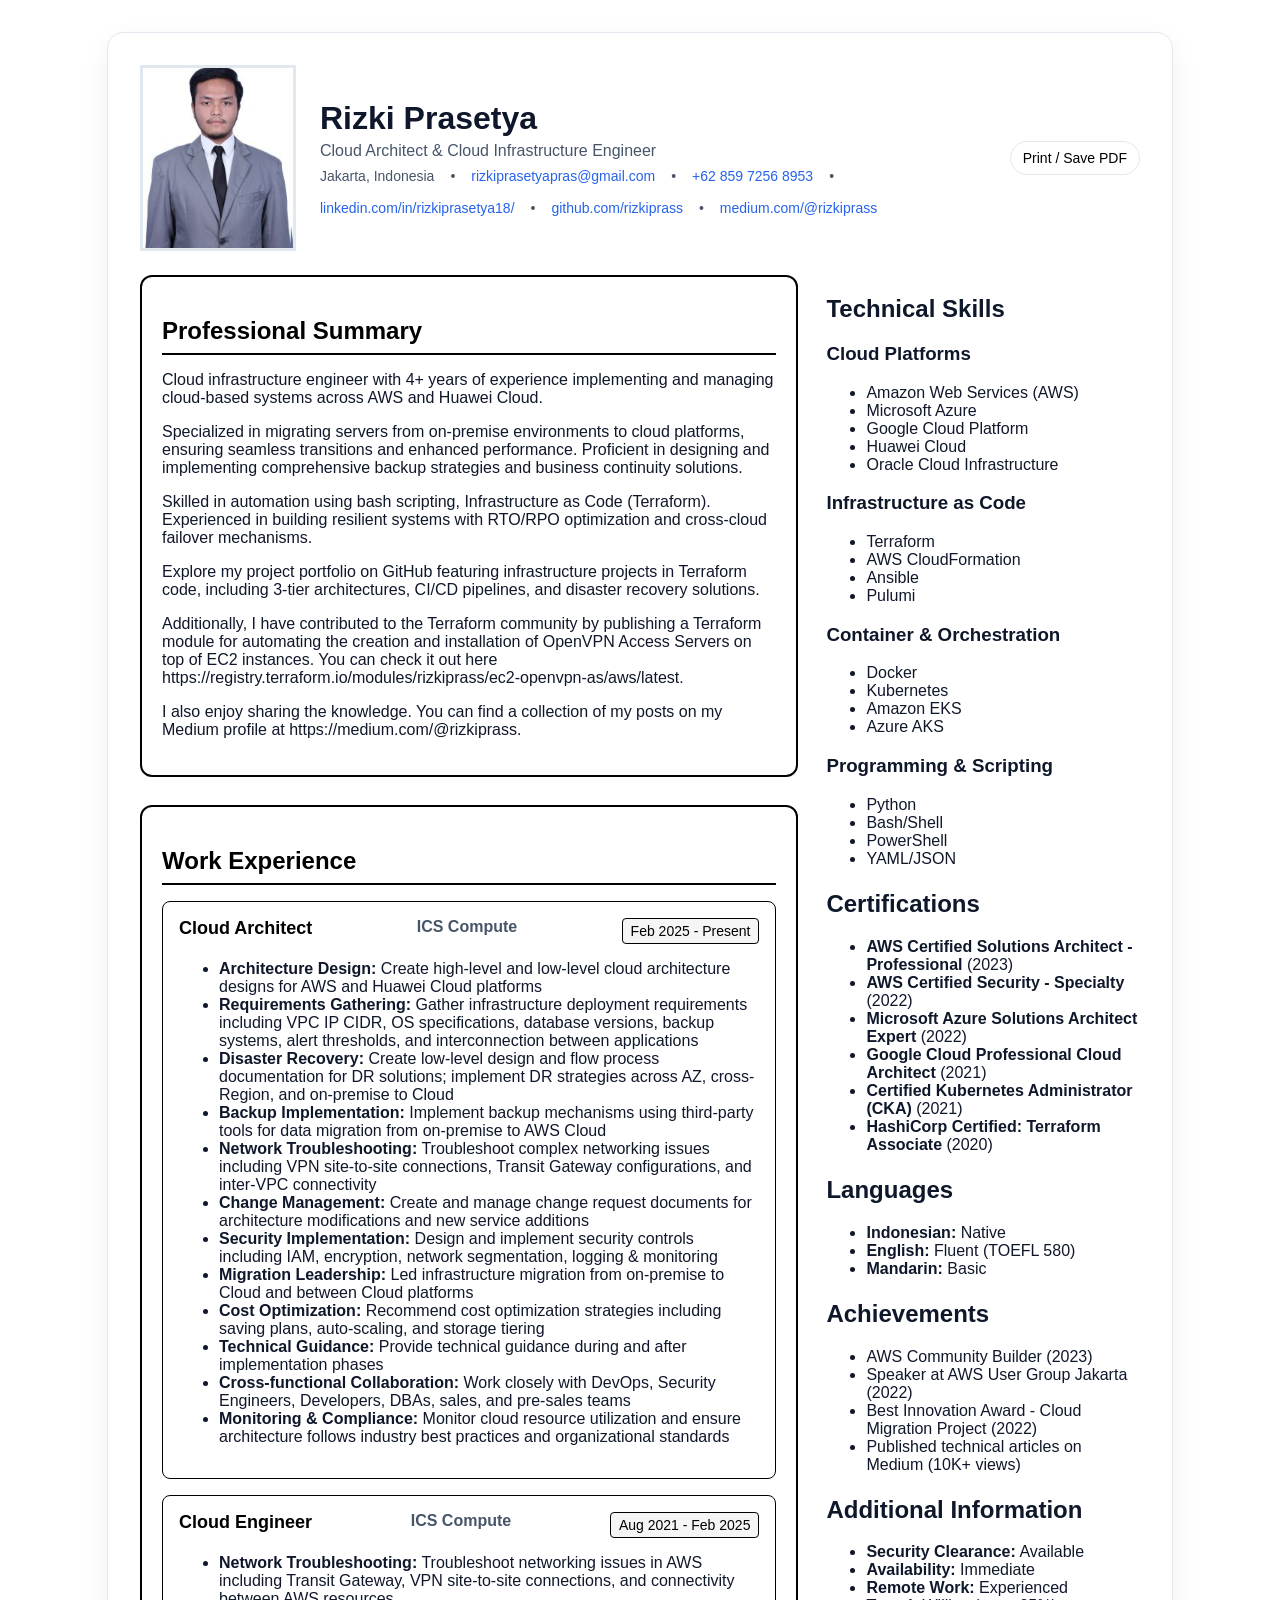
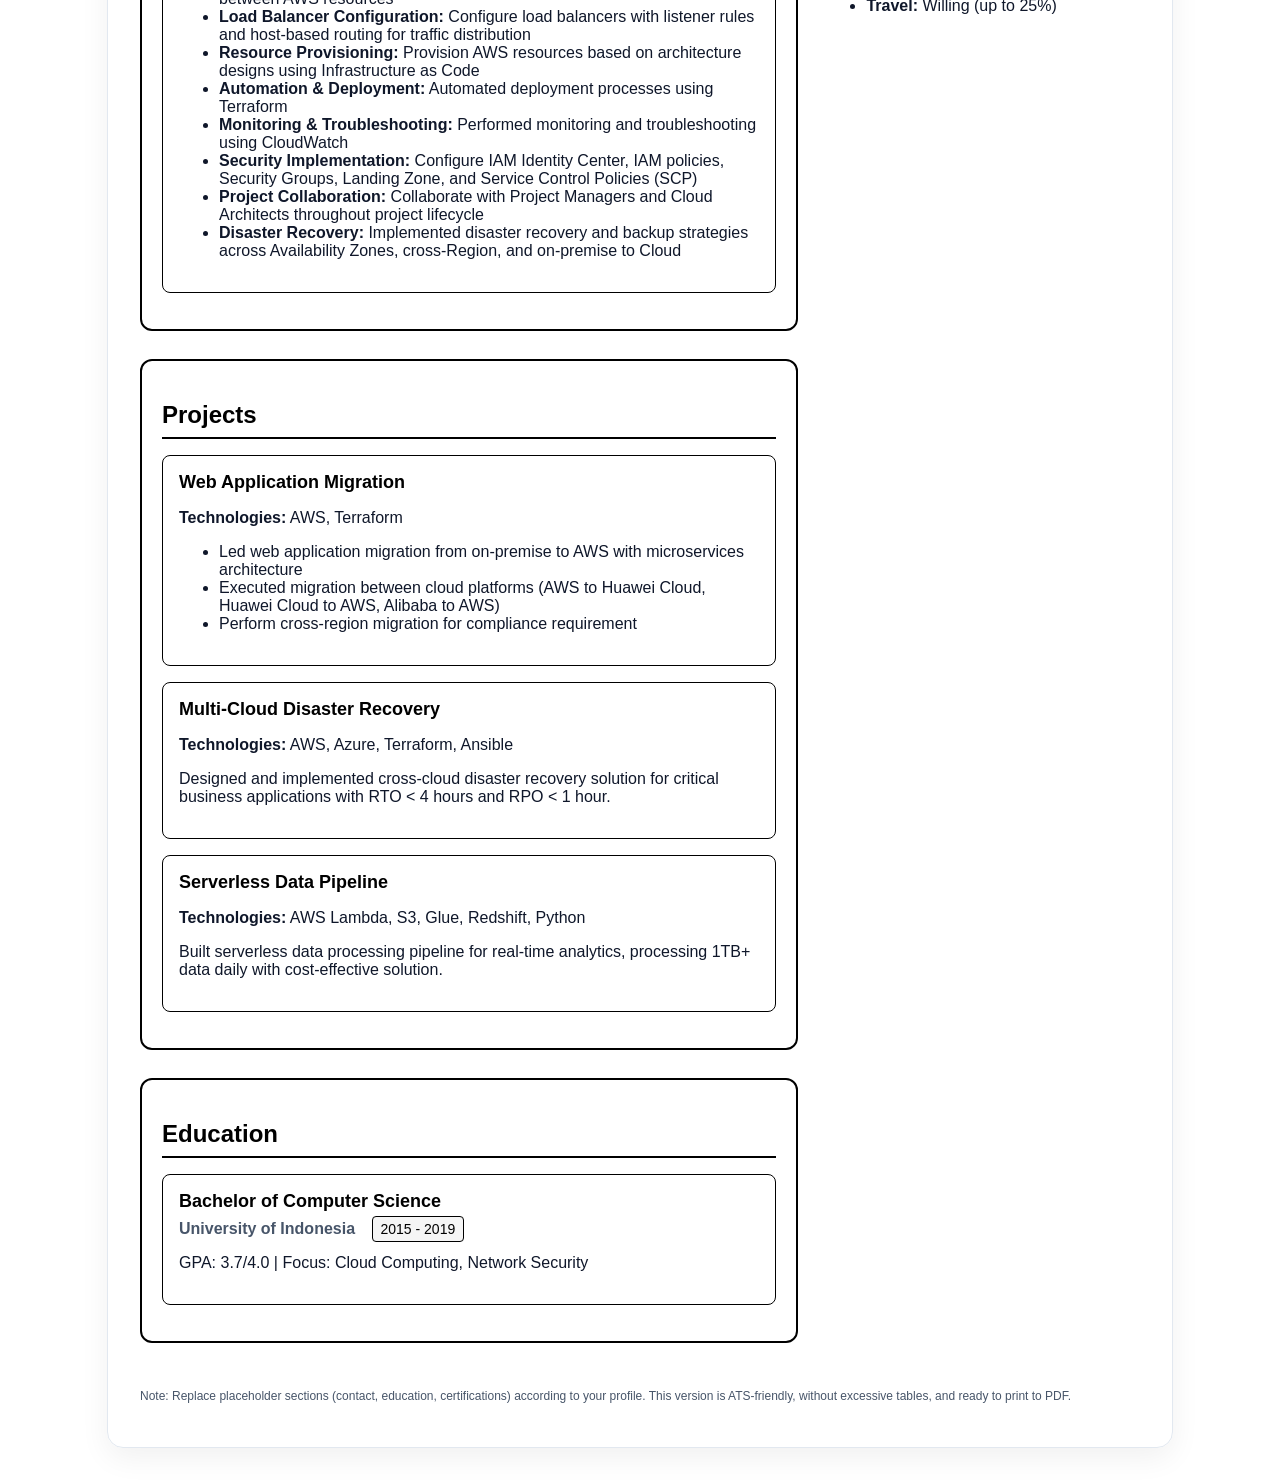
==== index.html @ 387e4709 "add photo" ====
<!DOCTYPE html>
<html lang="en">
<head>
  <meta charset="utf-8" />
  <meta name="viewport" content="width=device-width, initial-scale=1" />
  <title>Rizki Prasetya — Resume</title>
  <link rel="stylesheet" href="style.css" />
</head>
<body>
  <div class="page">
    <header>
      <img src="profile-photo.jpg" alt="Rizki Prasetya" class="avatar" />
      <div class="title">
        <h1>Rizki Prasetya</h1>
        <p class="role">Cloud Architect & Cloud Infrastructure Engineer</p>
        <div class="contact">
          <span>Jakarta, Indonesia</span>
          <span>•</span>
          <a href="mailto:your.email@example.com">rizkiprasetyapras@gmail.com</a>
          <span>•</span>
          <a href="tel:+62xxxxxxxxxxx">+62 859 7256 8953</a>
          <span>•</span>
          <a href="https://www.linkedin.com/in/rizkiprasetya18/" target="_blank" rel="noreferrer">linkedin.com/in/rizkiprasetya18/</a>
          <span>•</span>
          <a href="https://github.com/rizkiprass" target="_blank" rel="noreferrer">github.com/rizkiprass</a>
          <span>•</span>
          <a href="https://medium.com/@rizkiprass" target="_blank" rel="noreferrer">medium.com/@rizkiprass</a>
        </div>
      </div>
      <div class="toolbar">
        <button class="btn" onclick="window.print()">Print / Save PDF</button>
      </div>
    </header>

    <div class="grid">
      <!-- MAIN COLUMN -->
      <main>
        <!-- RINGKASAN -->
        <section class="summary">
          <h2>Professional Summary</h2>
          <p>Cloud infrastructure engineer with 4+ years of experience implementing and managing cloud-based systems across AWS and Huawei Cloud.</p>
          <p>Specialized in migrating servers from on-premise environments to cloud platforms, ensuring seamless transitions and enhanced performance. Proficient in designing and implementing comprehensive backup strategies and business continuity solutions.</p>
          <p>Skilled in automation using bash scripting, Infrastructure as Code (Terraform). Experienced in building resilient systems with RTO/RPO optimization and cross-cloud failover mechanisms.</p>
          <p>Explore my project portfolio on GitHub featuring infrastructure projects in Terraform code, including 3-tier architectures, CI/CD pipelines, and disaster recovery solutions.</p>
          <p>Additionally, I have contributed to the Terraform community by publishing a Terraform module for automating the creation and installation of OpenVPN Access Servers on top of EC2 instances. You can check it out here https://registry.terraform.io/modules/rizkiprass/ec2-openvpn-as/aws/latest.</p>
          <p>I also enjoy sharing the knowledge. You can find a collection of my posts on my Medium profile at https://medium.com/@rizkiprass.</p>
        </section>

        <!-- PENGALAMAN KERJA -->
        <section class="experience">
          <h2>Work Experience</h2>
          
          <div class="job">
            <div class="job-header">
              <h3>Cloud Architect</h3>
              <span class="company">ICS Compute</span>
              <span class="period">Feb 2025 - Present</span>
            </div>
            <ul>
              <li><strong>Architecture Design:</strong> Create high-level and low-level cloud architecture designs for AWS and Huawei Cloud platforms</li>
              <li><strong>Requirements Gathering:</strong> Gather infrastructure deployment requirements including VPC IP CIDR, OS specifications, database versions, backup systems, alert thresholds, and interconnection between applications</li>
              <li><strong>Disaster Recovery:</strong> Create low-level design and flow process documentation for DR solutions; implement DR strategies across AZ, cross-Region, and on-premise to Cloud</li>
              <li><strong>Backup Implementation:</strong> Implement backup mechanisms using third-party tools for data migration from on-premise to AWS Cloud</li>
              <li><strong>Network Troubleshooting:</strong> Troubleshoot complex networking issues including VPN site-to-site connections, Transit Gateway configurations, and inter-VPC connectivity</li>
              <li><strong>Change Management:</strong> Create and manage change request documents for architecture modifications and new service additions</li>
              <li><strong>Security Implementation:</strong> Design and implement security controls including IAM, encryption, network segmentation, logging & monitoring</li>
              <li><strong>Migration Leadership:</strong> Led infrastructure migration from on-premise to Cloud and between Cloud platforms</li>
              <li><strong>Cost Optimization:</strong> Recommend cost optimization strategies including saving plans, auto-scaling, and storage tiering</li>
              <li><strong>Technical Guidance:</strong> Provide technical guidance during and after implementation phases</li>
              <li><strong>Cross-functional Collaboration:</strong> Work closely with DevOps, Security Engineers, Developers, DBAs, sales, and pre-sales teams</li>
              <li><strong>Monitoring & Compliance:</strong> Monitor cloud resource utilization and ensure architecture follows industry best practices and organizational standards</li>
            </ul>
          </div>

          <div class="job">
            <div class="job-header">
              <h3>Cloud Engineer</h3>
              <span class="company">ICS Compute</span>
              <span class="period">Aug 2021 - Feb 2025</span>
            </div>
            <ul>
              <li><strong>Network Troubleshooting:</strong> Troubleshoot networking issues in AWS including Transit Gateway, VPN site-to-site connections, and connectivity between AWS resources</li>
              <li><strong>Load Balancer Configuration:</strong> Configure load balancers with listener rules and host-based routing for traffic distribution</li>
              <li><strong>Resource Provisioning:</strong> Provision AWS resources based on architecture designs using Infrastructure as Code</li>
              <li><strong>Automation & Deployment:</strong> Automated deployment processes using Terraform</li>
              <li><strong>Monitoring & Troubleshooting:</strong> Performed monitoring and troubleshooting using CloudWatch</li>
              <li><strong>Security Implementation:</strong> Configure IAM Identity Center, IAM policies, Security Groups, Landing Zone, and Service Control Policies (SCP)</li>
              <li><strong>Project Collaboration:</strong> Collaborate with Project Managers and Cloud Architects throughout project lifecycle</li>
              <li><strong>Disaster Recovery:</strong> Implemented disaster recovery and backup strategies across Availability Zones, cross-Region, and on-premise to Cloud</li>
            </ul>
          </div>
        </section>

        <!-- PROYEK UTAMA -->
        <section class="projects">
          <h2>Projects</h2>
          
          <div class="project">
            <h3>Web Application Migration</h3>
            <p><strong>Technologies:</strong> AWS, Terraform</p>
            <ul>
              <li>Led web application migration from on-premise to AWS with microservices architecture</li>
              <li>Executed migration between cloud platforms (AWS to Huawei Cloud, Huawei Cloud to AWS, Alibaba to AWS)</li>
              <li>Perform cross-region migration for compliance requirement</li>
            </ul>
          </div>

          <div class="project">
            <h3>Multi-Cloud Disaster Recovery</h3>
            <p><strong>Technologies:</strong> AWS, Azure, Terraform, Ansible</p>
            <p>Designed and implemented cross-cloud disaster recovery solution for critical business applications with RTO < 4 hours and RPO < 1 hour.</p>
          </div>

          <div class="project">
            <h3>Serverless Data Pipeline</h3>
            <p><strong>Technologies:</strong> AWS Lambda, S3, Glue, Redshift, Python</p>
            <p>Built serverless data processing pipeline for real-time analytics, processing 1TB+ data daily with cost-effective solution.</p>
          </div>
        </section>

        <!-- PENDIDIKAN -->
        <section class="education">
          <h2>Education</h2>
          
          <div class="degree">
            <h3>Bachelor of Computer Science</h3>
            <span class="school">University of Indonesia</span>
            <span class="period">2015 - 2019</span>
            <p>GPA: 3.7/4.0 | Focus: Cloud Computing, Network Security</p>
          </div>
        </section>
      </main>

      <!-- SIDEBAR -->
      <aside>
        <!-- KEAHLIAN TEKNIS -->
        <section class="skills">
          <h2>Technical Skills</h2>
          
          <div class="skill-category">
            <h3>Cloud Platforms</h3>
            <ul>
              <li>Amazon Web Services (AWS)</li>
              <li>Microsoft Azure</li>
              <li>Google Cloud Platform</li>
              <li>Huawei Cloud</li>
              <li>Oracle Cloud Infrastructure</li>
            </ul>
          </div>

          <div class="skill-category">
            <h3>Infrastructure as Code</h3>
            <ul>
              <li>Terraform</li>
              <li>AWS CloudFormation</li>
              <li>Ansible</li>
              <li>Pulumi</li>
            </ul>
          </div>

          <div class="skill-category">
            <h3>Container & Orchestration</h3>
            <ul>
              <li>Docker</li>
              <li>Kubernetes</li>
              <li>Amazon EKS</li>
              <li>Azure AKS</li>
            </ul>
          </div>

          <div class="skill-category">
            <h3>Programming & Scripting</h3>
            <ul>
              <li>Python</li>
              <li>Bash/Shell</li>
              <li>PowerShell</li>
              <li>YAML/JSON</li>
            </ul>
          </div>
        </section>

        <!-- SERTIFIKASI -->
        <section class="certifications">
          <h2>Certifications</h2>
          <ul>
            <li><strong>AWS Certified Solutions Architect - Professional</strong> (2023)</li>
            <li><strong>AWS Certified Security - Specialty</strong> (2022)</li>
            <li><strong>Microsoft Azure Solutions Architect Expert</strong> (2022)</li>
            <li><strong>Google Cloud Professional Cloud Architect</strong> (2021)</li>
            <li><strong>Certified Kubernetes Administrator (CKA)</strong> (2021)</li>
            <li><strong>HashiCorp Certified: Terraform Associate</strong> (2020)</li>
          </ul>
        </section>

        <!-- BAHASA -->
        <section class="languages">
          <h2>Languages</h2>
          <ul>
            <li><strong>Indonesian:</strong> Native</li>
            <li><strong>English:</strong> Fluent (TOEFL 580)</li>
            <li><strong>Mandarin:</strong> Basic</li>
          </ul>
        </section>

        <!-- PENCAPAIAN -->
        <section class="achievements">
          <h2>Achievements</h2>
          <ul>
            <li>AWS Community Builder (2023)</li>
            <li>Speaker at AWS User Group Jakarta (2022)</li>
            <li>Best Innovation Award - Cloud Migration Project (2022)</li>
            <li>Published technical articles on Medium (10K+ views)</li>
          </ul>
        </section>

        <!-- INFO TAMBAHAN -->
        <section class="additional">
          <h2>Additional Information</h2>
          <ul>
            <li><strong>Security Clearance:</strong> Available</li>
            <li><strong>Availability:</strong> Immediate</li>
            <li><strong>Remote Work:</strong> Experienced</li>
            <li><strong>Travel:</strong> Willing (up to 25%)</li>
          </ul>
        </section>
      </aside>
    </div>

    <footer>
      <p>Note: Replace placeholder sections (contact, education, certifications) according to your profile. This version is ATS-friendly, without excessive tables, and ready to print to PDF.</p>
    </footer>
  </div>
</body>
</html>
---- style.css ----
:root{
  --ink:#0f172a;
  --muted:#475569;
  --light:#e2e8f0;
  --accent:#2563eb;
}

html,body{
  margin:0;
  padding:0;
  font-family: ui-sans-serif, -apple-system, Segoe UI, Roboto, Helvetica, Arial, "Apple Color Emoji","Segoe UI Emoji";
  color:var(--ink);
  background:#fff;
}

.page{
  max-width:1000px;
  margin:32px auto;
  padding:32px;
  box-shadow:0 10px 30px rgba(2,6,23,.06);
  border:1px solid var(--light);
  border-radius:16px
}

/* Header */
header{display:flex;gap:24px;align-items:center;flex-wrap:wrap}
.avatar{width:150px;height:180px;border-radius:0;object-fit:cover;border:3px solid #e2e8f0}
.title{flex:1}
h1{font-size:32px;line-height:1.15;margin:0 0 6px 0}
.role{font-size:16px;color:var(--muted);margin:0}
.contact{display:flex;gap:16px;flex-wrap:wrap;margin-top:8px;color:var(--muted);font-size:14px}
.contact a{color:var(--accent);text-decoration:none}
.toolbar{margin-left:auto;display:flex;gap:8px}
.btn{border:1px solid var(--light);padding:8px 12px;border-radius:999px;background:#fff;font-size:14px;cursor:pointer}
.btn:hover{border-color:#cbd5e1}

/* Layout */
.grid{display:grid;grid-template-columns: 2.1fr 1fr;gap:28px;margin-top:24px}
@media (max-width:900px){.grid{grid-template-columns:1fr}}

section{margin-bottom:22px}
.sec-title{font-size:13px;letter-spacing:.12em;text-transform:uppercase;color:var(--muted);margin:0 0 10px 0}

/* Timeline */
.item{display:grid;grid-template-columns:auto 1fr;gap:8px 16px;padding:14px 0;border-top:1px solid #f1f5f9}
.item:first-child{border-top:none}
.item .period{font-size:12px;color:var(--muted);white-space:nowrap}
.item h3{font-size:16px;margin:0}
.item .meta{font-size:14px;color:var(--muted);margin-top:2px}
.item ul{margin:8px 0 0 18px;padding:0}
.item li{margin:6px 0}

/* Pills */
.pills{display:flex;flex-wrap:wrap;gap:8px}
.pill{border:1px solid var(--light);padding:6px 10px;border-radius:999px;font-size:13px}

/* Cards */
.card{border:1px solid var(--light);border-radius:14px;padding:14px}
.card + .card{margin-top:10px}

/* Section Styling - Monokrom */
.experience, .projects, .education, .summary {
  border: 2px solid #000;
  border-radius: 12px;
  padding: 20px;
  background: #fff;
  margin-bottom: 28px;
}

/* Section Headers - Hitam dengan underline */
.experience h2, .projects h2, .education h2, .summary h2 {
  color: #000;
  border-bottom: 2px solid #000;
  padding-bottom: 8px;
  margin-bottom: 16px;
  font-weight: 700;
}

/* Job, Project, Education items styling */
.job, .project, .degree {
  background: #fff;
  border: 1px solid #000;
  border-radius: 8px;
  padding: 16px;
  margin-bottom: 16px;
}

.job-header {
  display: flex;
  justify-content: space-between;
  align-items: flex-start;
  flex-wrap: wrap;
  gap: 8px;
  margin-bottom: 12px;
}

.job-header h3, .project h3, .degree h3 {
  color: #000;
  margin: 0;
  font-size: 18px;
  font-weight: 600;
}

.project h3, .degree h3 {
  margin-bottom: 8px;
}

.company, .school {
  font-weight: 600;
  color: var(--muted);
}

.school {
  margin-right: 12px;
}

.period {
  font-size: 14px;
  color: #000;
  background: #f5f5f5;
  padding: 4px 8px;
  border-radius: 4px;
  border: 1px solid #000;
}

/* Footer */
footer{margin-top:18px;font-size:12px;color:var(--muted)}

/* Print */
@media print{
  .page{box-shadow:none;border:none;margin:0;padding:0}
  .toolbar{display:none}
  a{color:inherit;text-decoration:none}
  
  /* Monokrom untuk print */
  .experience, .projects, .education, .summary {
    border: 1px solid #000;
    background: #fff;
  }
  
  .job, .project, .degree {
    border: 1px solid #000;
  }
}
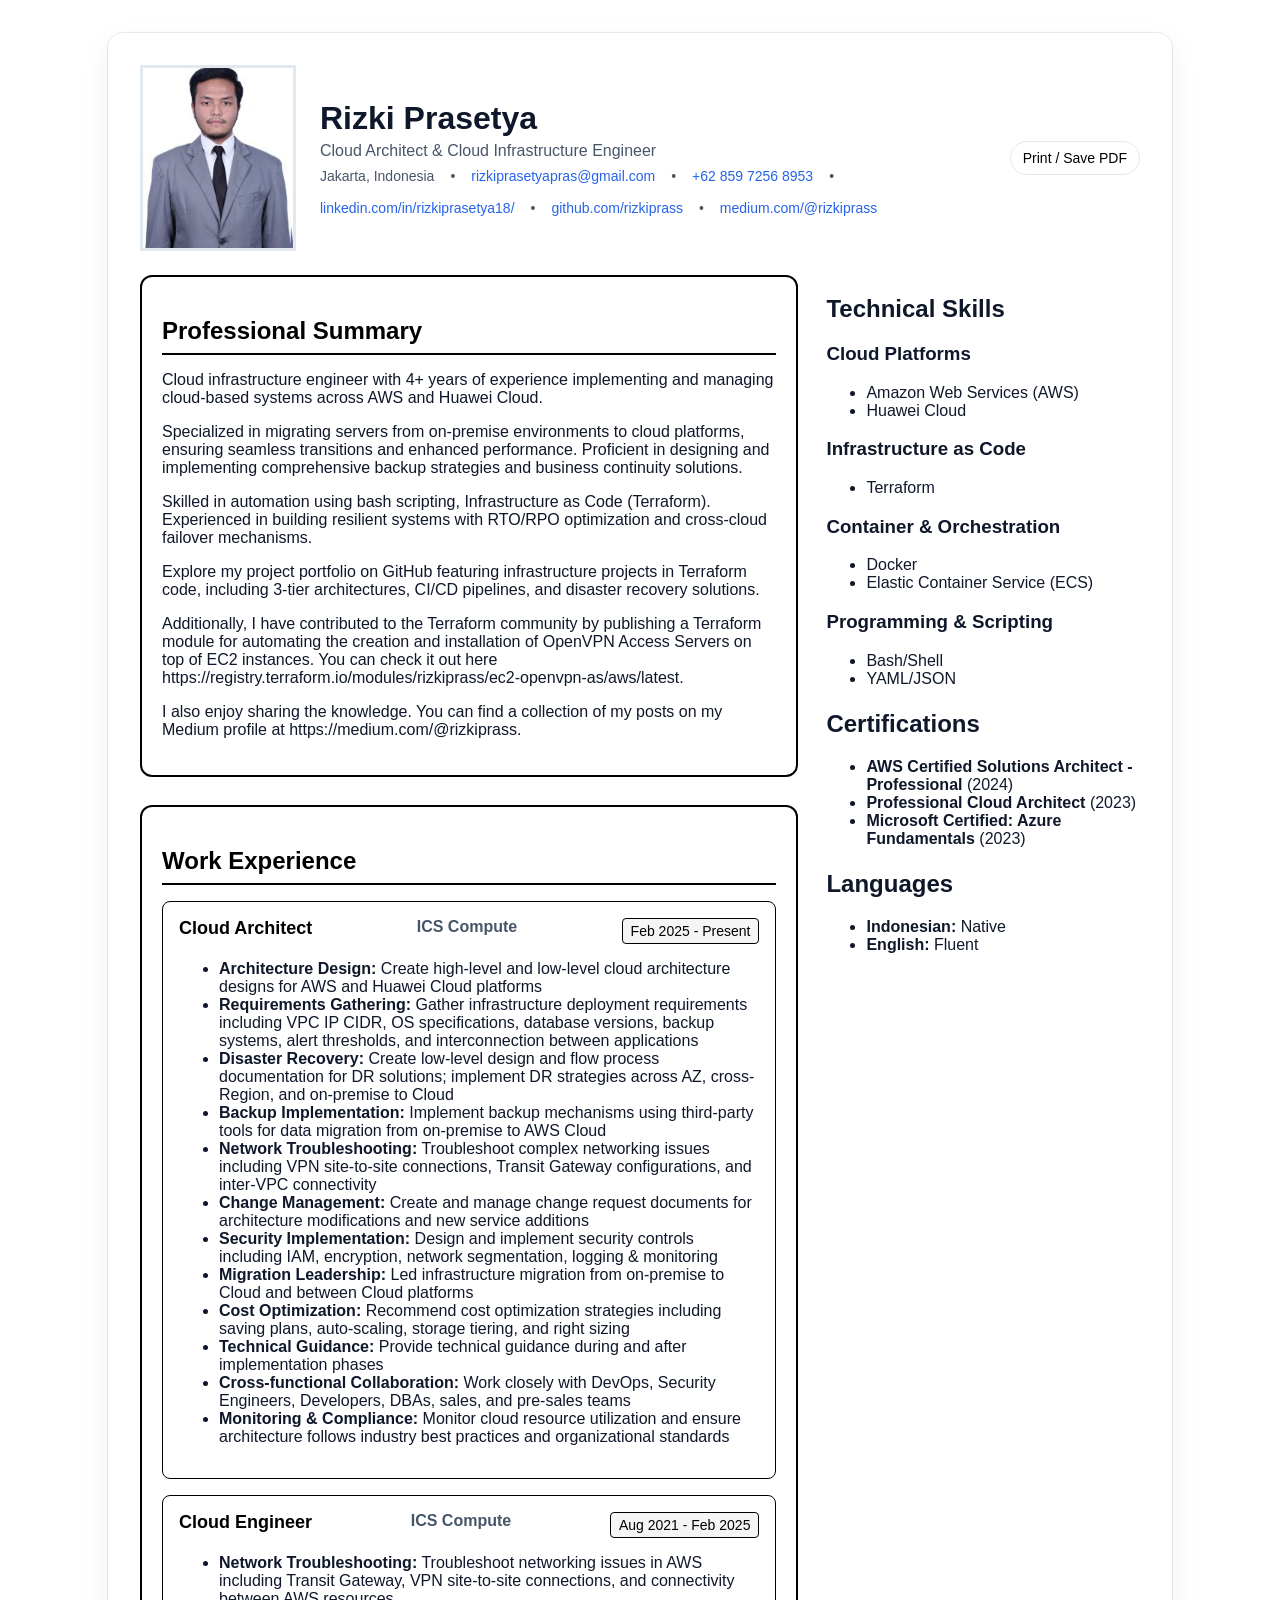
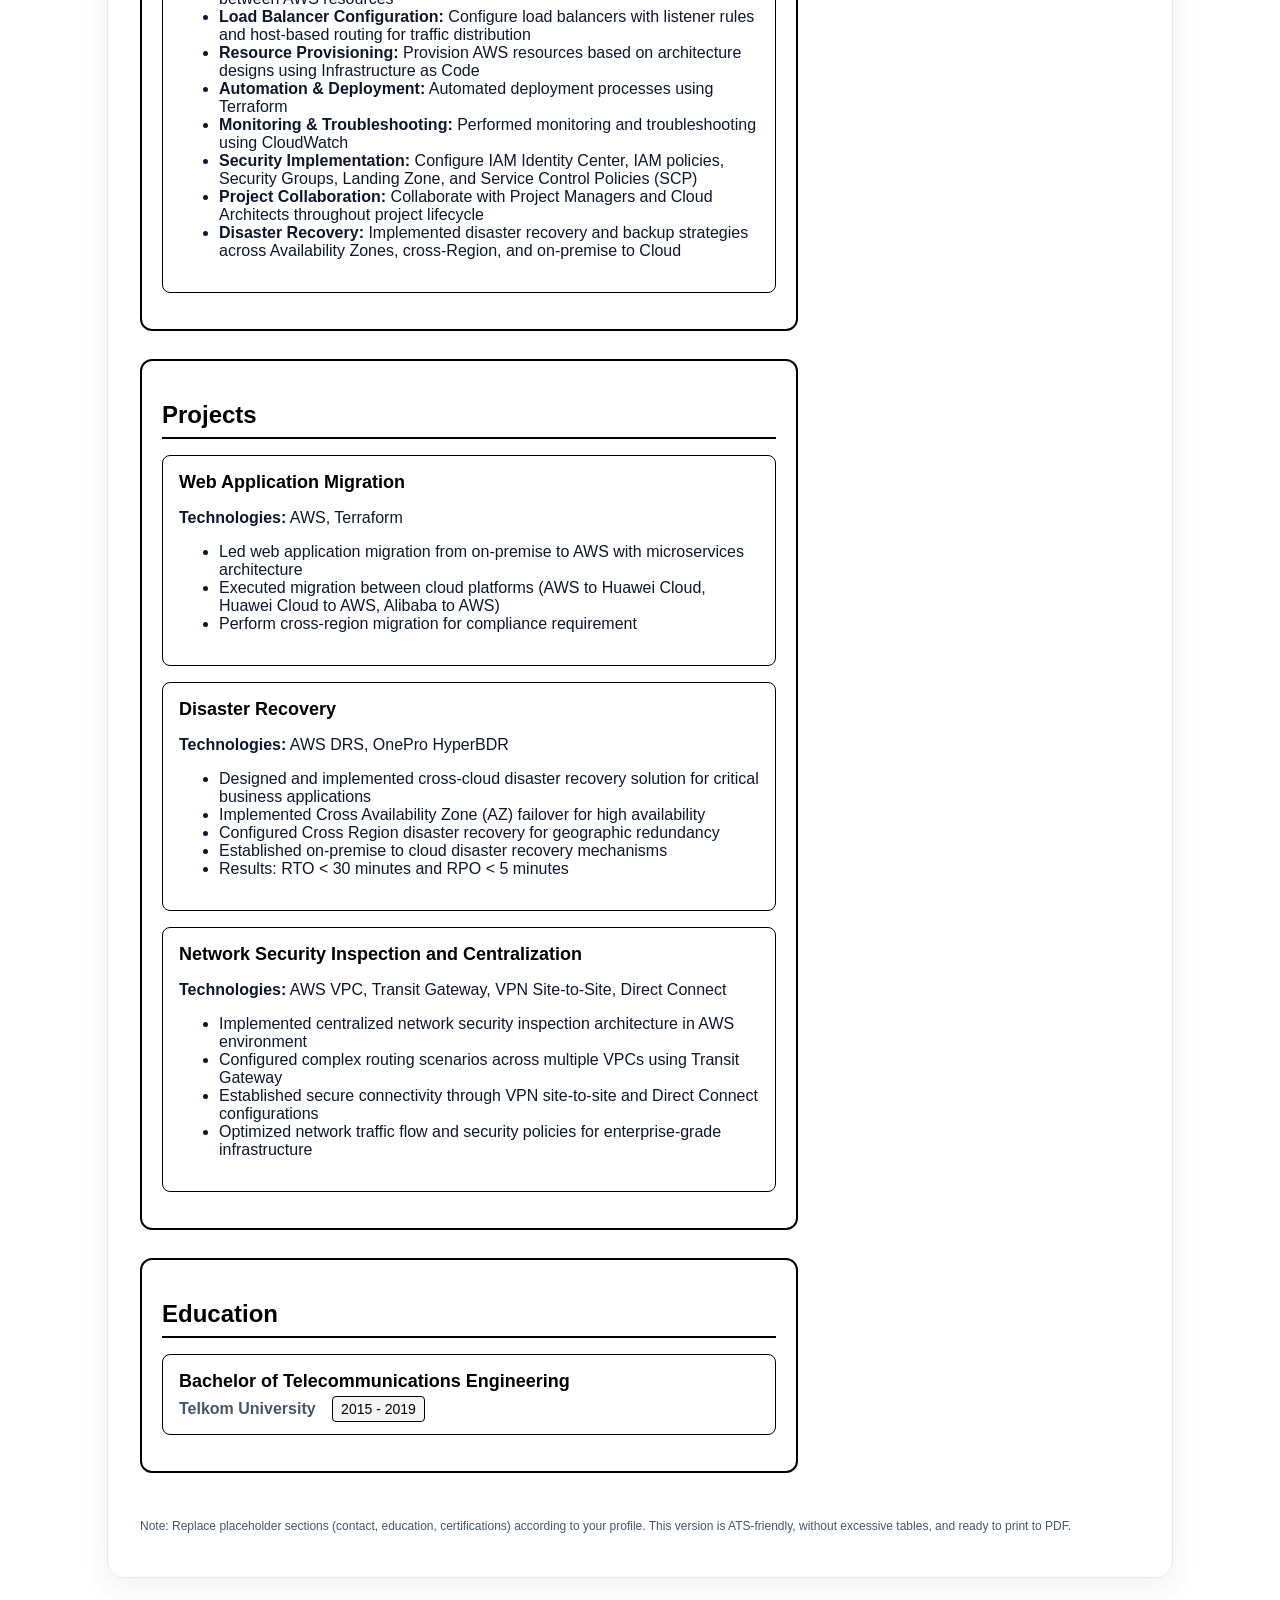
==== commit d76589b7: "push" ====
--- a/index.html
+++ b/index.html
@@ -65,7 +65,7 @@
               <li><strong>Change Management:</strong> Create and manage change request documents for architecture modifications and new service additions</li>
               <li><strong>Security Implementation:</strong> Design and implement security controls including IAM, encryption, network segmentation, logging & monitoring</li>
               <li><strong>Migration Leadership:</strong> Led infrastructure migration from on-premise to Cloud and between Cloud platforms</li>
-              <li><strong>Cost Optimization:</strong> Recommend cost optimization strategies including saving plans, auto-scaling, and storage tiering</li>
+              <li><strong>Cost Optimization:</strong> Recommend cost optimization strategies including saving plans, auto-scaling, storage tiering, and right sizing</li>
               <li><strong>Technical Guidance:</strong> Provide technical guidance during and after implementation phases</li>
               <li><strong>Cross-functional Collaboration:</strong> Work closely with DevOps, Security Engineers, Developers, DBAs, sales, and pre-sales teams</li>
               <li><strong>Monitoring & Compliance:</strong> Monitor cloud resource utilization and ensure architecture follows industry best practices and organizational standards</li>
@@ -106,15 +106,26 @@
           </div>
 
           <div class="project">
-            <h3>Multi-Cloud Disaster Recovery</h3>
-            <p><strong>Technologies:</strong> AWS, Azure, Terraform, Ansible</p>
-            <p>Designed and implemented cross-cloud disaster recovery solution for critical business applications with RTO < 4 hours and RPO < 1 hour.</p>
+            <h3>Disaster Recovery</h3>
+            <p><strong>Technologies:</strong> AWS DRS, OnePro HyperBDR</p>
+            <ul>
+              <li>Designed and implemented cross-cloud disaster recovery solution for critical business applications</li>
+              <li>Implemented Cross Availability Zone (AZ) failover for high availability</li>
+              <li>Configured Cross Region disaster recovery for geographic redundancy</li>
+              <li>Established on-premise to cloud disaster recovery mechanisms</li>
+              <li>Results: RTO < 30 minutes and RPO < 5 minutes</li>
+            </ul>
           </div>
 
           <div class="project">
-            <h3>Serverless Data Pipeline</h3>
-            <p><strong>Technologies:</strong> AWS Lambda, S3, Glue, Redshift, Python</p>
-            <p>Built serverless data processing pipeline for real-time analytics, processing 1TB+ data daily with cost-effective solution.</p>
+            <h3>Network Security Inspection and Centralization</h3>
+            <p><strong>Technologies:</strong> AWS VPC, Transit Gateway, VPN Site-to-Site, Direct Connect</p>
+            <ul>
+              <li>Implemented centralized network security inspection architecture in AWS environment</li>
+              <li>Configured complex routing scenarios across multiple VPCs using Transit Gateway</li>
+              <li>Established secure connectivity through VPN site-to-site and Direct Connect configurations</li>
+              <li>Optimized network traffic flow and security policies for enterprise-grade infrastructure</li>
+            </ul>
           </div>
         </section>
 
@@ -123,10 +134,9 @@
           <h2>Education</h2>
           
           <div class="degree">
-            <h3>Bachelor of Computer Science</h3>
-            <span class="school">University of Indonesia</span>
+            <h3>Bachelor of Telecommunications Engineering</h3>
+            <span class="school">Telkom University</span>
             <span class="period">2015 - 2019</span>
-            <p>GPA: 3.7/4.0 | Focus: Cloud Computing, Network Security</p>
           </div>
         </section>
       </main>
@@ -141,10 +151,7 @@
             <h3>Cloud Platforms</h3>
             <ul>
               <li>Amazon Web Services (AWS)</li>
-              <li>Microsoft Azure</li>
-              <li>Google Cloud Platform</li>
               <li>Huawei Cloud</li>
-              <li>Oracle Cloud Infrastructure</li>
             </ul>
           </div>
 
@@ -152,9 +159,6 @@
             <h3>Infrastructure as Code</h3>
             <ul>
               <li>Terraform</li>
-              <li>AWS CloudFormation</li>
-              <li>Ansible</li>
-              <li>Pulumi</li>
             </ul>
           </div>
 
@@ -162,18 +166,14 @@
             <h3>Container & Orchestration</h3>
             <ul>
               <li>Docker</li>
-              <li>Kubernetes</li>
-              <li>Amazon EKS</li>
-              <li>Azure AKS</li>
+              <li>Elastic Container Service (ECS)</li>
             </ul>
           </div>
 
           <div class="skill-category">
             <h3>Programming & Scripting</h3>
             <ul>
-              <li>Python</li>
               <li>Bash/Shell</li>
-              <li>PowerShell</li>
               <li>YAML/JSON</li>
             </ul>
           </div>
@@ -183,12 +183,9 @@
         <section class="certifications">
           <h2>Certifications</h2>
           <ul>
-            <li><strong>AWS Certified Solutions Architect - Professional</strong> (2023)</li>
-            <li><strong>AWS Certified Security - Specialty</strong> (2022)</li>
-            <li><strong>Microsoft Azure Solutions Architect Expert</strong> (2022)</li>
-            <li><strong>Google Cloud Professional Cloud Architect</strong> (2021)</li>
-            <li><strong>Certified Kubernetes Administrator (CKA)</strong> (2021)</li>
-            <li><strong>HashiCorp Certified: Terraform Associate</strong> (2020)</li>
+            <li><strong>AWS Certified Solutions Architect - Professional</strong> (2024)</li>
+            <li><strong>Professional Cloud Architect</strong> (2023)</li>
+            <li><strong>Microsoft Certified: Azure Fundamentals</strong> (2023)</li>
           </ul>
         </section>
 
@@ -197,32 +194,10 @@
           <h2>Languages</h2>
           <ul>
             <li><strong>Indonesian:</strong> Native</li>
-            <li><strong>English:</strong> Fluent (TOEFL 580)</li>
-            <li><strong>Mandarin:</strong> Basic</li>
+            <li><strong>English:</strong> Fluent</li>
           </ul>
         </section>
 
-        <!-- PENCAPAIAN -->
-        <section class="achievements">
-          <h2>Achievements</h2>
-          <ul>
-            <li>AWS Community Builder (2023)</li>
-            <li>Speaker at AWS User Group Jakarta (2022)</li>
-            <li>Best Innovation Award - Cloud Migration Project (2022)</li>
-            <li>Published technical articles on Medium (10K+ views)</li>
-          </ul>
-        </section>
-
-        <!-- INFO TAMBAHAN -->
-        <section class="additional">
-          <h2>Additional Information</h2>
-          <ul>
-            <li><strong>Security Clearance:</strong> Available</li>
-            <li><strong>Availability:</strong> Immediate</li>
-            <li><strong>Remote Work:</strong> Experienced</li>
-            <li><strong>Travel:</strong> Willing (up to 25%)</li>
-          </ul>
-        </section>
       </aside>
     </div>
 
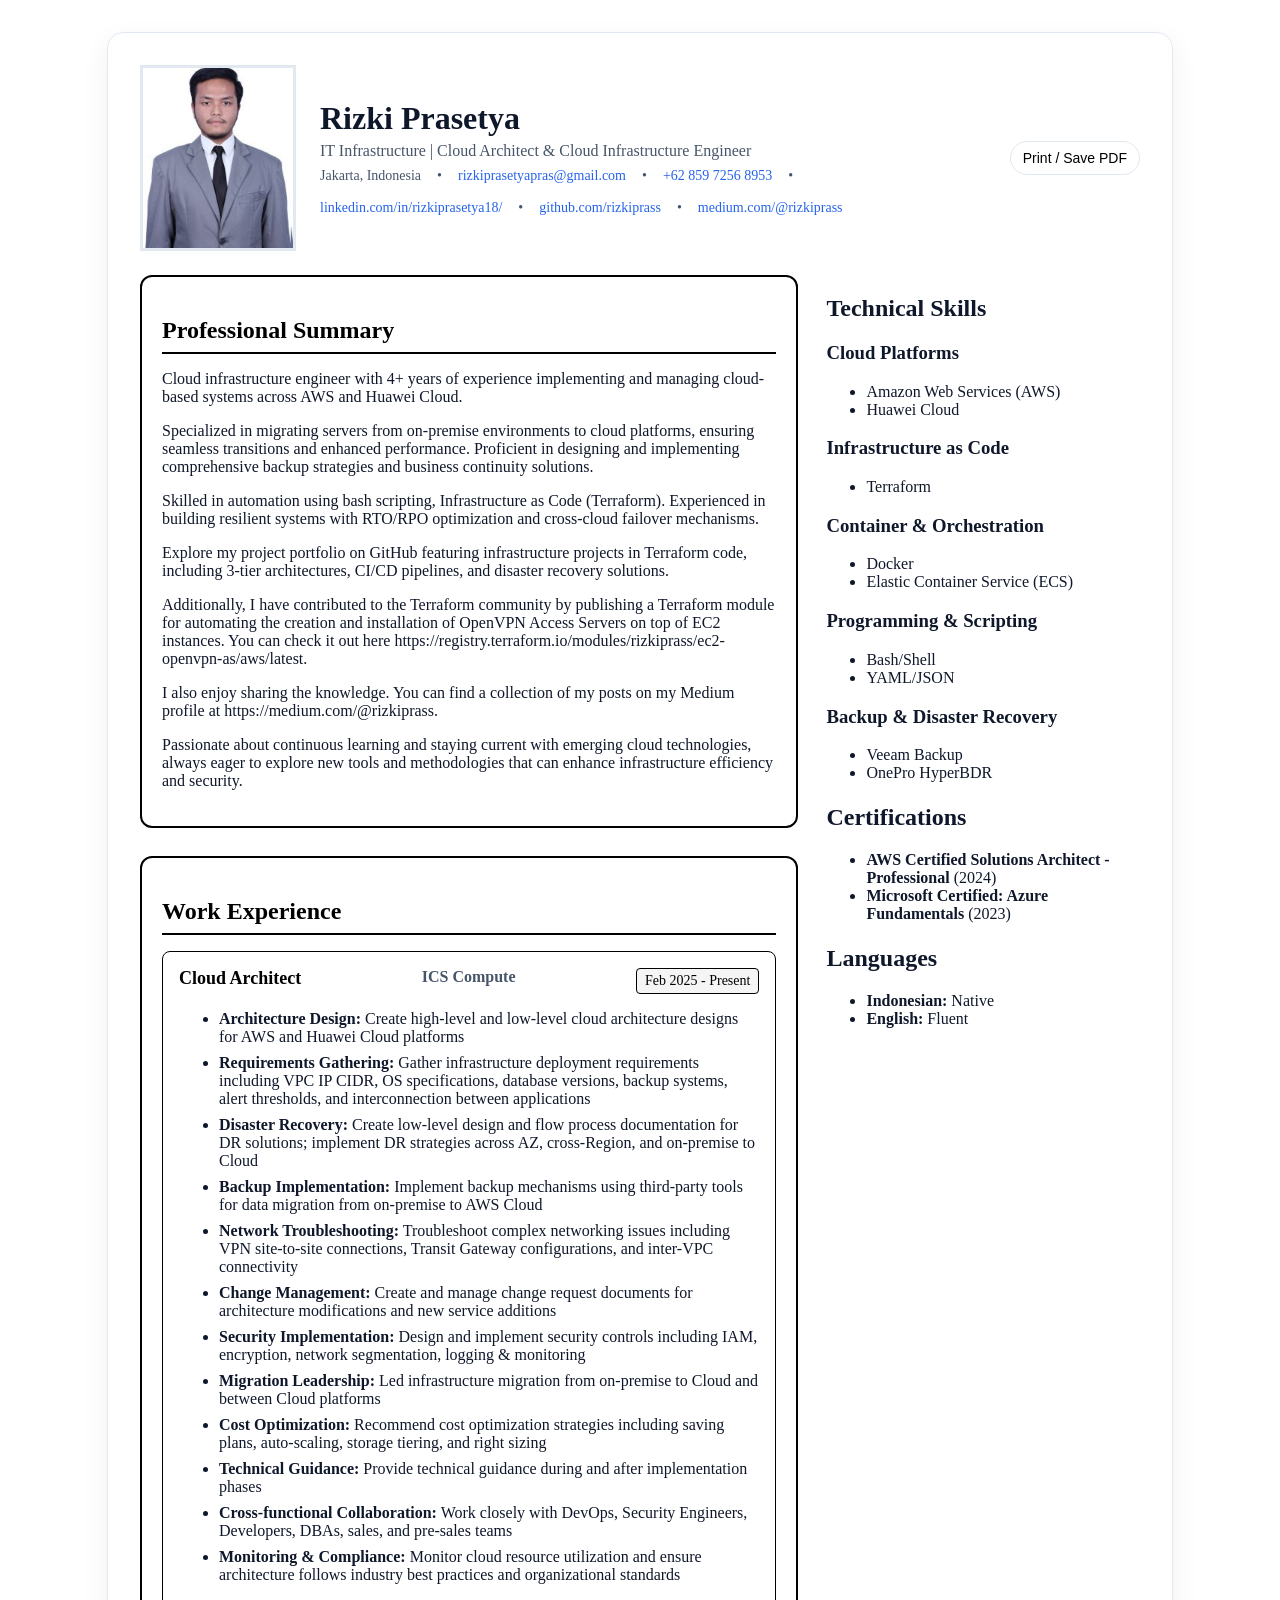
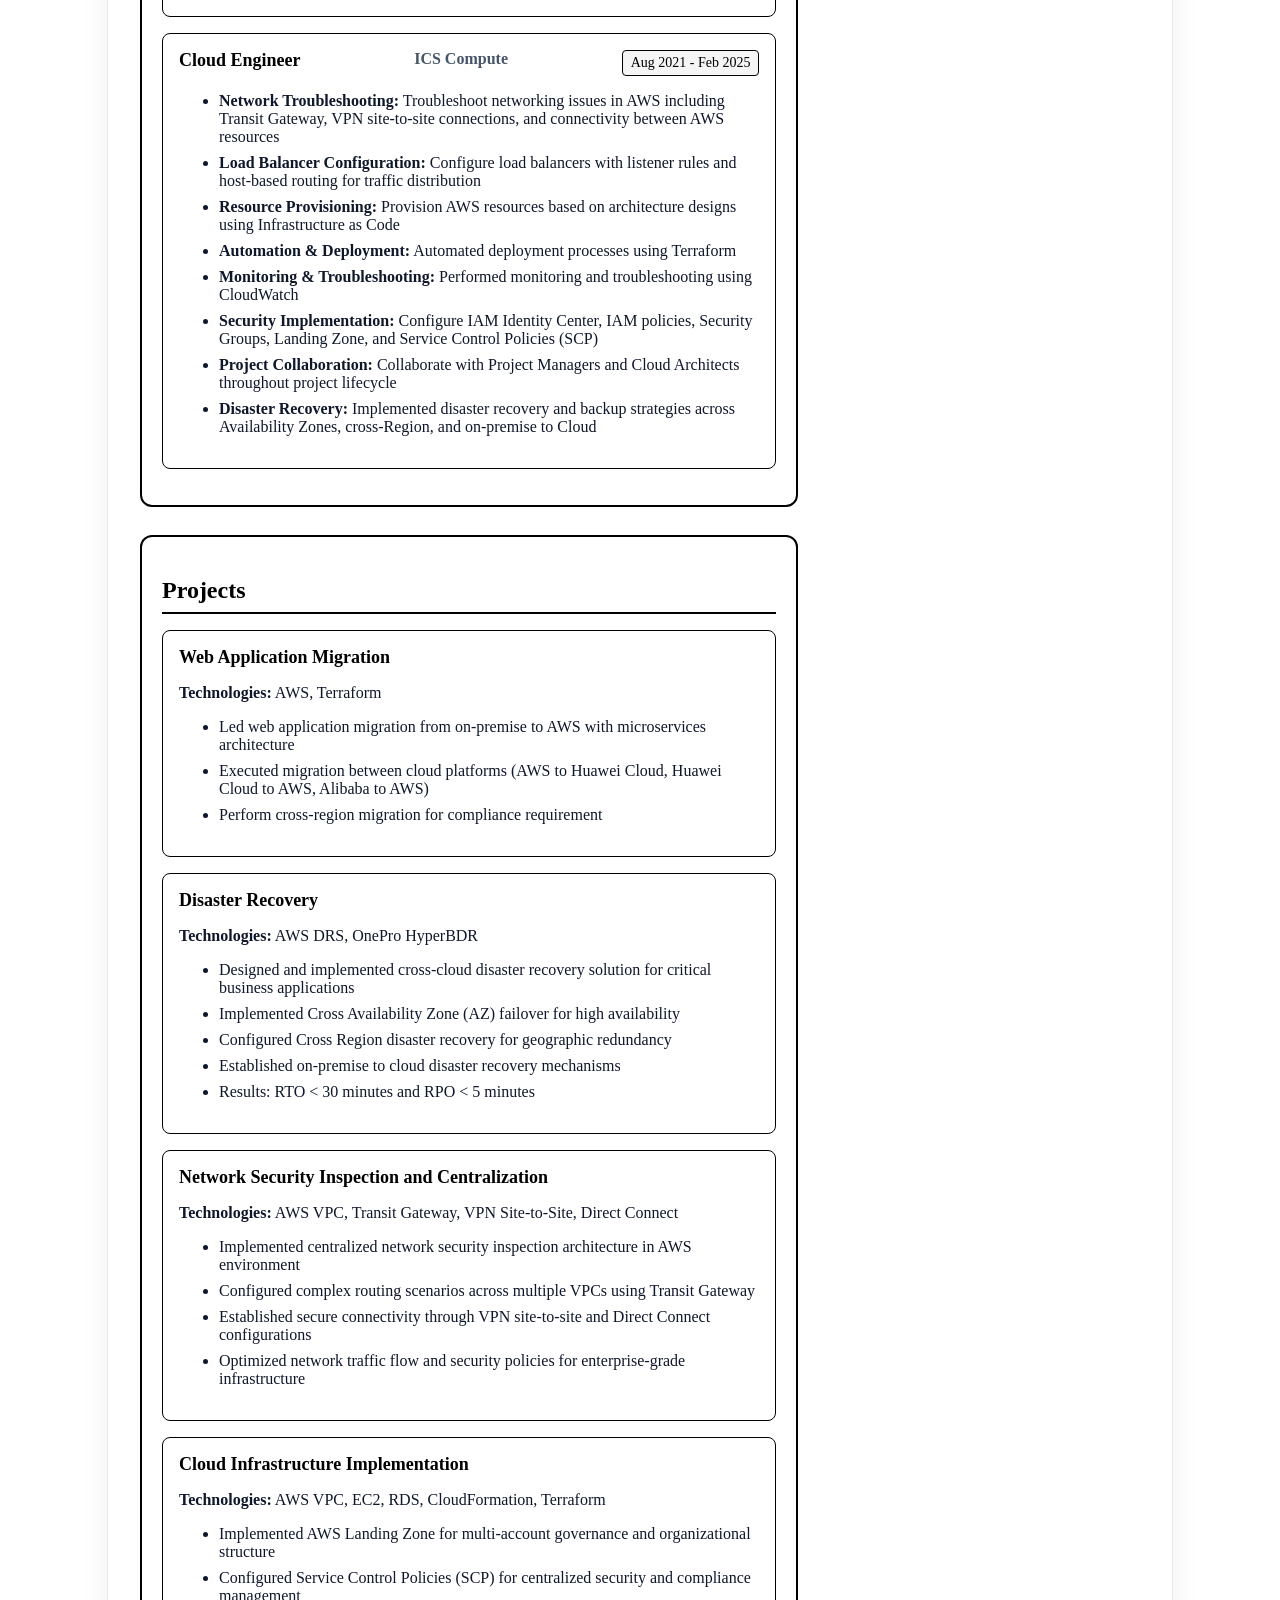
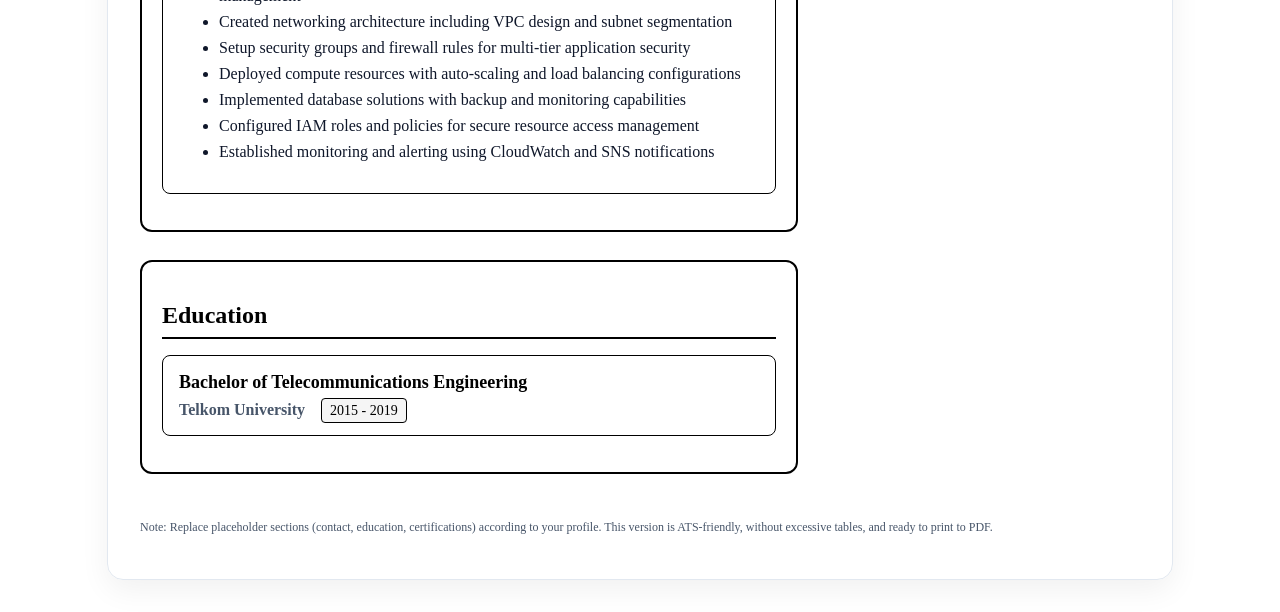
==== commit 1fca9049: "updaet" ====
--- a/index.html
+++ b/index.html
@@ -12,7 +12,7 @@
       <img src="profile-photo.jpg" alt="Rizki Prasetya" class="avatar" />
       <div class="title">
         <h1>Rizki Prasetya</h1>
-        <p class="role">Cloud Architect & Cloud Infrastructure Engineer</p>
+        <p class="role">IT Infrastructure | Cloud Architect & Cloud Infrastructure Engineer</p>
         <div class="contact">
           <span>Jakarta, Indonesia</span>
           <span>•</span>
@@ -44,6 +44,7 @@
           <p>Explore my project portfolio on GitHub featuring infrastructure projects in Terraform code, including 3-tier architectures, CI/CD pipelines, and disaster recovery solutions.</p>
           <p>Additionally, I have contributed to the Terraform community by publishing a Terraform module for automating the creation and installation of OpenVPN Access Servers on top of EC2 instances. You can check it out here https://registry.terraform.io/modules/rizkiprass/ec2-openvpn-as/aws/latest.</p>
           <p>I also enjoy sharing the knowledge. You can find a collection of my posts on my Medium profile at https://medium.com/@rizkiprass.</p>
+          <p>Passionate about continuous learning and staying current with emerging cloud technologies, always eager to explore new tools and methodologies that can enhance infrastructure efficiency and security.</p>
         </section>
 
         <!-- PENGALAMAN KERJA -->
@@ -127,6 +128,21 @@
               <li>Optimized network traffic flow and security policies for enterprise-grade infrastructure</li>
             </ul>
           </div>
+
+          <div class="project">
+            <h3>Cloud Infrastructure Implementation</h3>
+            <p><strong>Technologies:</strong> AWS VPC, EC2, RDS, CloudFormation, Terraform</p>
+            <ul>
+              <li>Implemented AWS Landing Zone for multi-account governance and organizational structure</li>
+              <li>Configured Service Control Policies (SCP) for centralized security and compliance management</li>
+              <li>Created networking architecture including VPC design and subnet segmentation</li>
+              <li>Setup security groups and firewall rules for multi-tier application security</li>
+              <li>Deployed compute resources with auto-scaling and load balancing configurations</li>
+              <li>Implemented database solutions with backup and monitoring capabilities</li>
+              <li>Configured IAM roles and policies for secure resource access management</li>
+              <li>Established monitoring and alerting using CloudWatch and SNS notifications</li>
+            </ul>
+          </div>
         </section>
 
         <!-- PENDIDIKAN -->
@@ -177,6 +193,14 @@
               <li>YAML/JSON</li>
             </ul>
           </div>
+
+          <div class="skill-category">
+            <h3>Backup & Disaster Recovery</h3>
+            <ul>
+              <li>Veeam Backup</li>
+              <li>OnePro HyperBDR</li>
+            </ul>
+          </div>
         </section>
 
         <!-- SERTIFIKASI -->
@@ -184,7 +208,6 @@
           <h2>Certifications</h2>
           <ul>
             <li><strong>AWS Certified Solutions Architect - Professional</strong> (2024)</li>
-            <li><strong>Professional Cloud Architect</strong> (2023)</li>
             <li><strong>Microsoft Certified: Azure Fundamentals</strong> (2023)</li>
           </ul>
         </section>
--- a/style.css
+++ b/style.css
@@ -8,7 +8,7 @@
 html,body{
   margin:0;
   padding:0;
-  font-family: ui-sans-serif, -apple-system, Segoe UI, Roboto, Helvetica, Arial, "Apple Color Emoji","Segoe UI Emoji";
+  font-family: "Times New Roman", Times, "Liberation Serif", Georgia, serif;
   color:var(--ink);
   background:#fff;
 }
@@ -36,7 +36,20 @@
 
 /* Layout */
 .grid{display:grid;grid-template-columns: 2.1fr 1fr;gap:28px;margin-top:24px}
-@media (max-width:900px){.grid{grid-template-columns:1fr}}
+
+/* Mobile Responsive */
+@media (max-width:900px){
+  .grid{grid-template-columns:1fr}
+  .page{margin:16px;padding:16px}
+  header{flex-direction:column;text-align:center;gap:16px}
+  .avatar{width:120px;height:144px;margin:0 auto}
+  .title{text-align:center}
+  h1{font-size:24px}
+  .contact{justify-content:center;gap:8px;font-size:12px}
+  .toolbar{margin:0;justify-content:center}
+  .job-header{flex-direction:column;gap:4px}
+  .period{align-self:flex-start}
+}
 
 section{margin-bottom:22px}
 .sec-title{font-size:13px;letter-spacing:.12em;text-transform:uppercase;color:var(--muted);margin:0 0 10px 0}
@@ -49,6 +62,15 @@
 .item .meta{font-size:14px;color:var(--muted);margin-top:2px}
 .item ul{margin:8px 0 0 18px;padding:0}
 .item li{margin:6px 0}
+
+/* Job list items spacing */
+.job ul li, .project ul li {
+  margin-bottom: 8px;
+}
+
+.job ul li:last-child, .project ul li:last-child {
+  margin-bottom: 0;
+}
 
 /* Pills */
 .pills{display:flex;flex-wrap:wrap;gap:8px}
@@ -126,6 +148,16 @@
 /* Footer */
 footer{margin-top:18px;font-size:12px;color:var(--muted)}
 
+/* Mobile specific adjustments */
+@media (max-width:600px){
+  .contact{flex-direction:column;gap:4px;align-items:center}
+  .contact span{display:none}
+  .experience, .projects, .education, .summary{padding:12px;margin-bottom:16px}
+  .job, .project, .degree{padding:12px}
+  h1{font-size:20px}
+  .role{font-size:14px}
+}
+
 /* Print */
 @media print{
   .page{box-shadow:none;border:none;margin:0;padding:0}
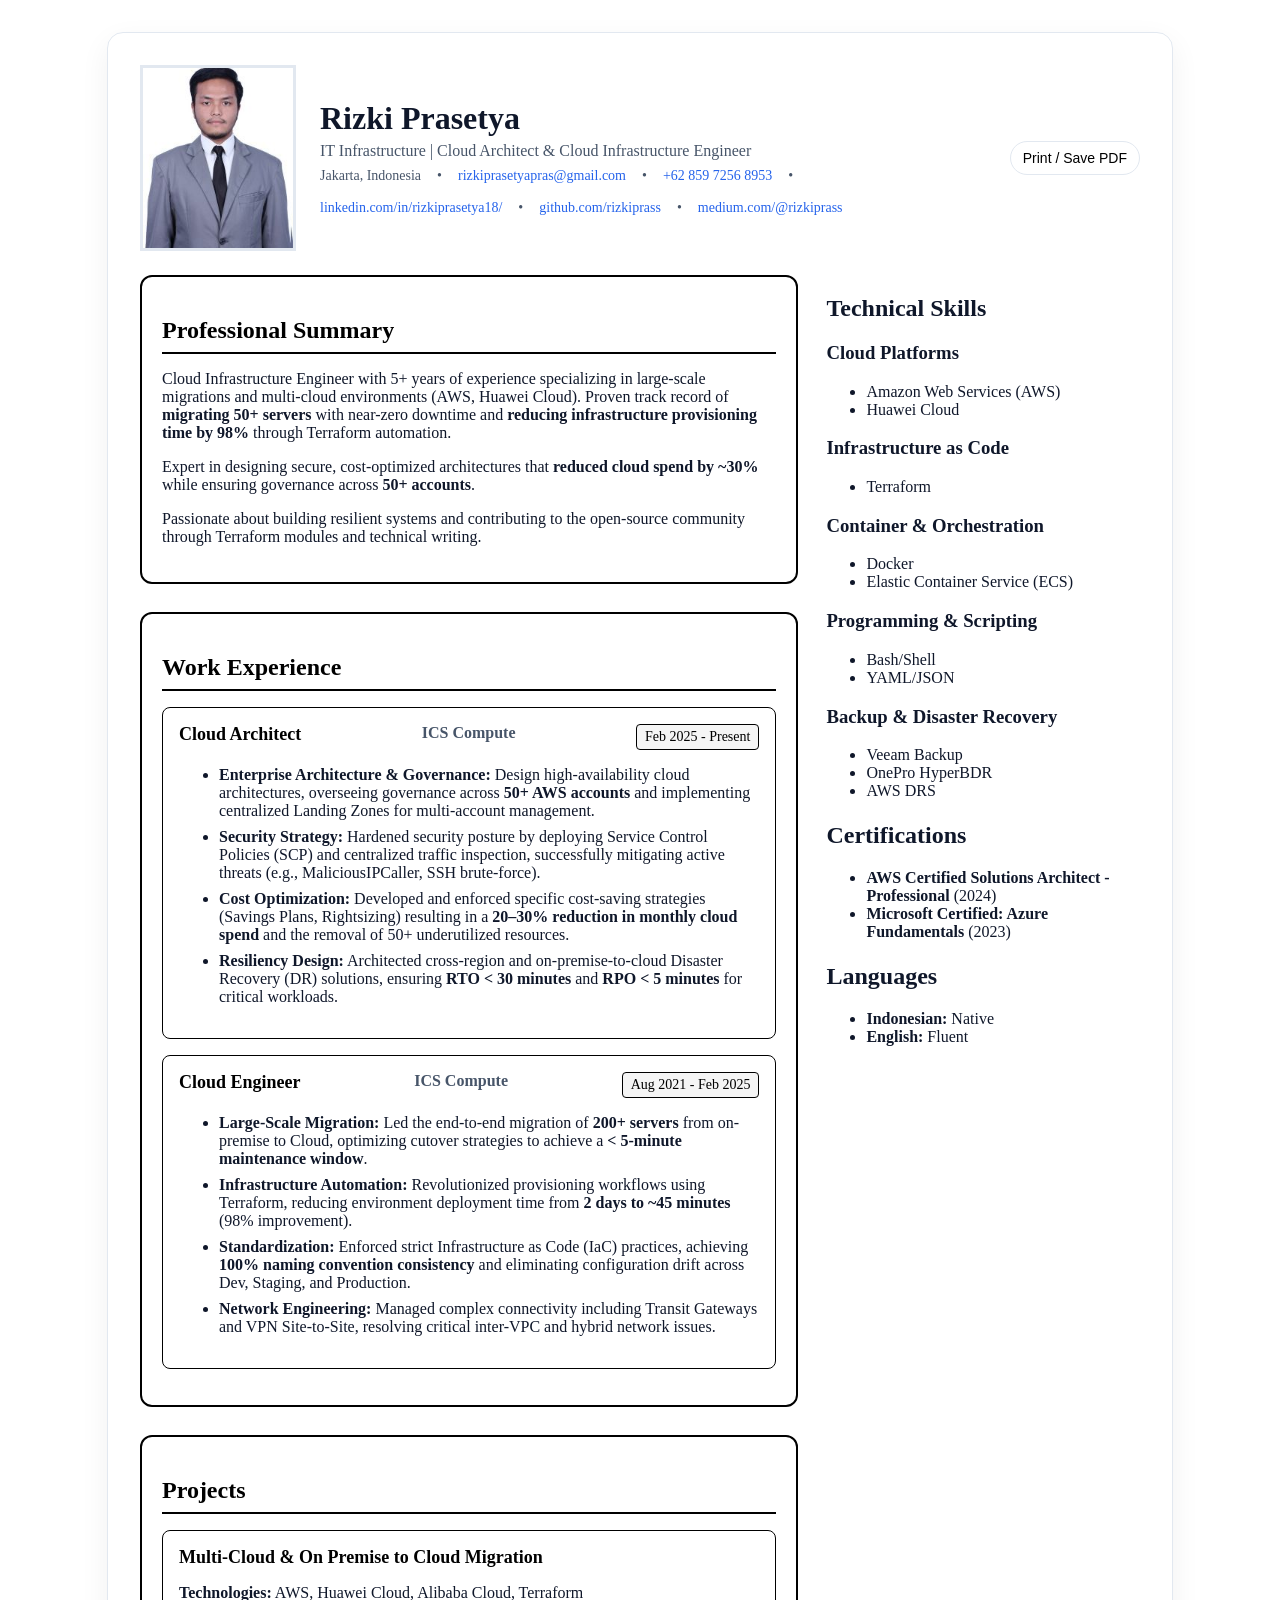
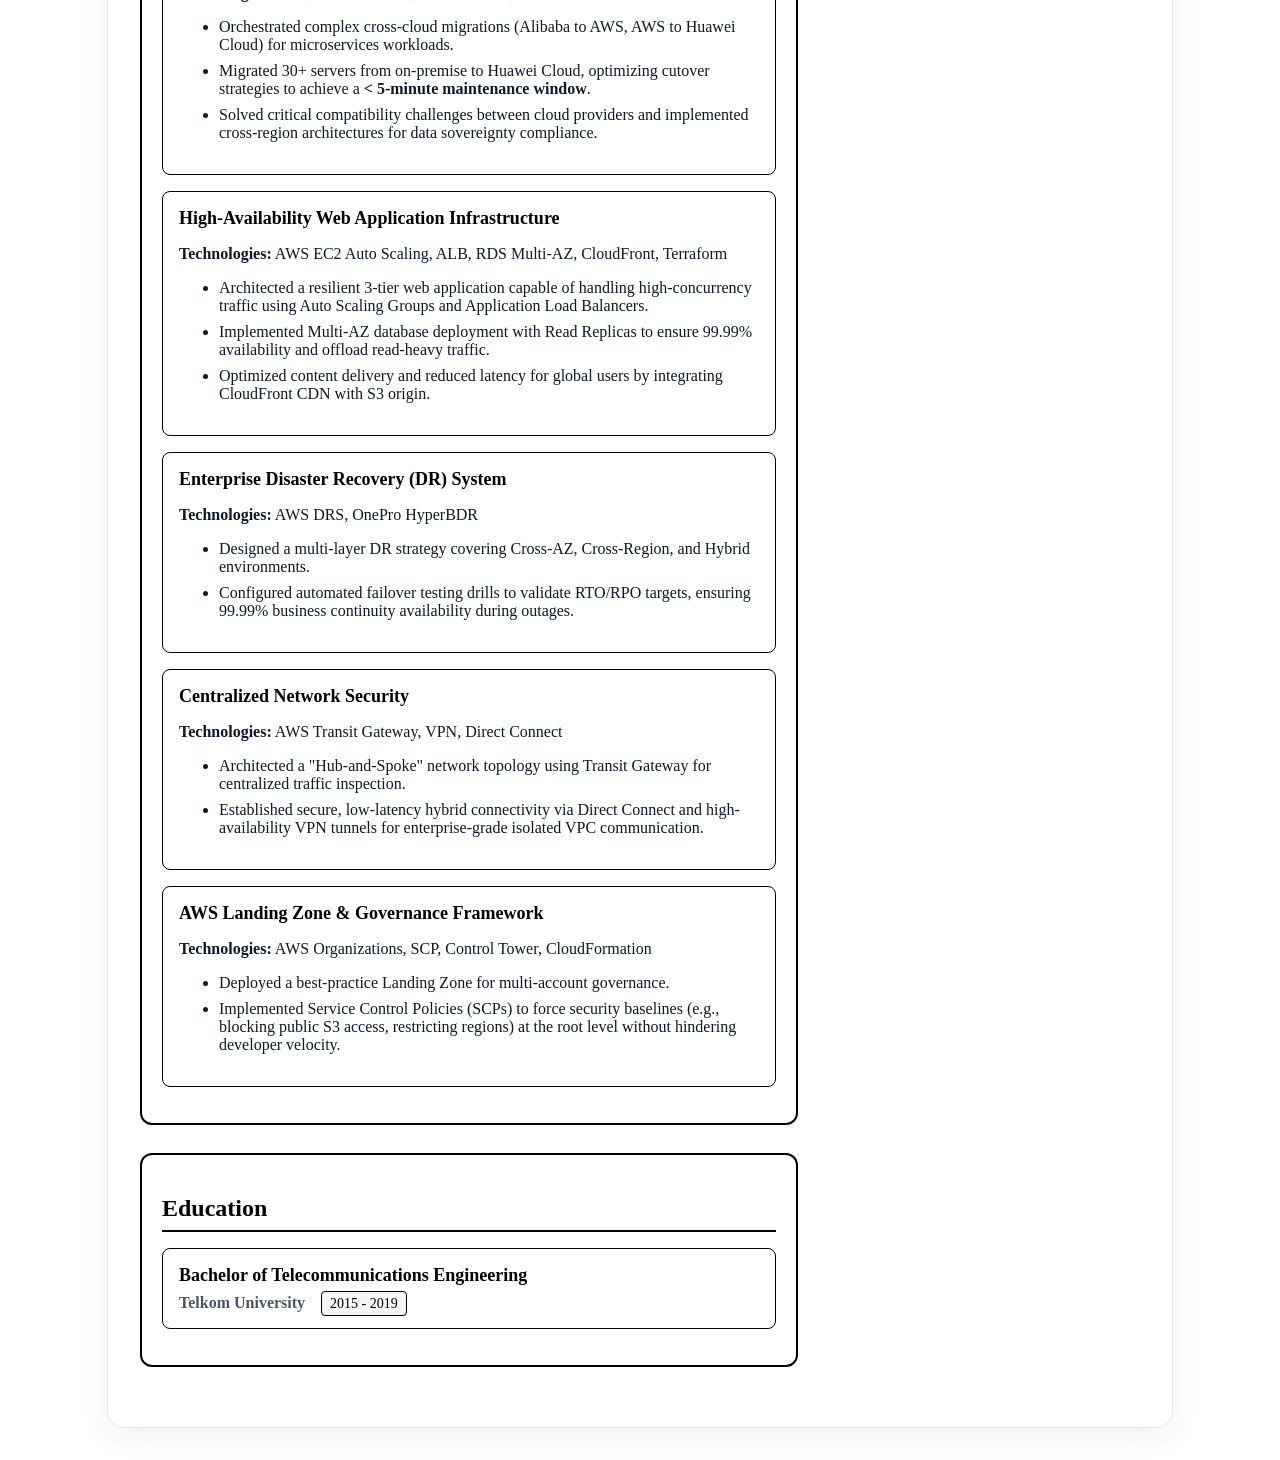
==== commit c01480e8: "push" ====
--- a/index.html
+++ b/index.html
@@ -1,11 +1,13 @@
 <!DOCTYPE html>
 <html lang="en">
+
 <head>
   <meta charset="utf-8" />
   <meta name="viewport" content="width=device-width, initial-scale=1" />
   <title>Rizki Prasetya — Resume</title>
   <link rel="stylesheet" href="style.css" />
 </head>
+
 <body>
   <div class="page">
     <header>
@@ -20,7 +22,8 @@
           <span>•</span>
           <a href="tel:+62xxxxxxxxxxx">+62 859 7256 8953</a>
           <span>•</span>
-          <a href="https://www.linkedin.com/in/rizkiprasetya18/" target="_blank" rel="noreferrer">linkedin.com/in/rizkiprasetya18/</a>
+          <a href="https://www.linkedin.com/in/rizkiprasetya18/" target="_blank"
+            rel="noreferrer">linkedin.com/in/rizkiprasetya18/</a>
           <span>•</span>
           <a href="https://github.com/rizkiprass" target="_blank" rel="noreferrer">github.com/rizkiprass</a>
           <span>•</span>
@@ -38,19 +41,20 @@
         <!-- RINGKASAN -->
         <section class="summary">
           <h2>Professional Summary</h2>
-          <p>Cloud infrastructure engineer with 4+ years of experience implementing and managing cloud-based systems across AWS and Huawei Cloud.</p>
-          <p>Specialized in migrating servers from on-premise environments to cloud platforms, ensuring seamless transitions and enhanced performance. Proficient in designing and implementing comprehensive backup strategies and business continuity solutions.</p>
-          <p>Skilled in automation using bash scripting, Infrastructure as Code (Terraform). Experienced in building resilient systems with RTO/RPO optimization and cross-cloud failover mechanisms.</p>
-          <p>Explore my project portfolio on GitHub featuring infrastructure projects in Terraform code, including 3-tier architectures, CI/CD pipelines, and disaster recovery solutions.</p>
-          <p>Additionally, I have contributed to the Terraform community by publishing a Terraform module for automating the creation and installation of OpenVPN Access Servers on top of EC2 instances. You can check it out here https://registry.terraform.io/modules/rizkiprass/ec2-openvpn-as/aws/latest.</p>
-          <p>I also enjoy sharing the knowledge. You can find a collection of my posts on my Medium profile at https://medium.com/@rizkiprass.</p>
-          <p>Passionate about continuous learning and staying current with emerging cloud technologies, always eager to explore new tools and methodologies that can enhance infrastructure efficiency and security.</p>
+          <p>Cloud Infrastructure Engineer with 5+ years of experience specializing in large-scale migrations and
+            multi-cloud environments (AWS, Huawei Cloud). Proven track record of <strong>migrating 50+ servers</strong>
+            with near-zero downtime and <strong>reducing infrastructure provisioning time by 98%</strong> through
+            Terraform automation.</p>
+          <p>Expert in designing secure, cost-optimized architectures that <strong>reduced cloud spend by ~30%</strong>
+            while ensuring governance across <strong>50+ accounts</strong>.</p>
+          <p>Passionate about building resilient systems and contributing to the open-source community through Terraform
+            modules and technical writing.</p>
         </section>
 
         <!-- PENGALAMAN KERJA -->
         <section class="experience">
           <h2>Work Experience</h2>
-          
+
           <div class="job">
             <div class="job-header">
               <h3>Cloud Architect</h3>
@@ -58,18 +62,18 @@
               <span class="period">Feb 2025 - Present</span>
             </div>
             <ul>
-              <li><strong>Architecture Design:</strong> Create high-level and low-level cloud architecture designs for AWS and Huawei Cloud platforms</li>
-              <li><strong>Requirements Gathering:</strong> Gather infrastructure deployment requirements including VPC IP CIDR, OS specifications, database versions, backup systems, alert thresholds, and interconnection between applications</li>
-              <li><strong>Disaster Recovery:</strong> Create low-level design and flow process documentation for DR solutions; implement DR strategies across AZ, cross-Region, and on-premise to Cloud</li>
-              <li><strong>Backup Implementation:</strong> Implement backup mechanisms using third-party tools for data migration from on-premise to AWS Cloud</li>
-              <li><strong>Network Troubleshooting:</strong> Troubleshoot complex networking issues including VPN site-to-site connections, Transit Gateway configurations, and inter-VPC connectivity</li>
-              <li><strong>Change Management:</strong> Create and manage change request documents for architecture modifications and new service additions</li>
-              <li><strong>Security Implementation:</strong> Design and implement security controls including IAM, encryption, network segmentation, logging & monitoring</li>
-              <li><strong>Migration Leadership:</strong> Led infrastructure migration from on-premise to Cloud and between Cloud platforms</li>
-              <li><strong>Cost Optimization:</strong> Recommend cost optimization strategies including saving plans, auto-scaling, storage tiering, and right sizing</li>
-              <li><strong>Technical Guidance:</strong> Provide technical guidance during and after implementation phases</li>
-              <li><strong>Cross-functional Collaboration:</strong> Work closely with DevOps, Security Engineers, Developers, DBAs, sales, and pre-sales teams</li>
-              <li><strong>Monitoring & Compliance:</strong> Monitor cloud resource utilization and ensure architecture follows industry best practices and organizational standards</li>
+              <li><strong>Enterprise Architecture & Governance:</strong> Design high-availability cloud architectures,
+                overseeing governance across <strong>50+ AWS accounts</strong> and implementing centralized Landing
+                Zones for multi-account management.</li>
+              <li><strong>Security Strategy:</strong> Hardened security posture by deploying Service Control Policies
+                (SCP) and centralized traffic inspection, successfully mitigating active threats (e.g.,
+                MaliciousIPCaller, SSH brute-force).</li>
+              <li><strong>Cost Optimization:</strong> Developed and enforced specific cost-saving strategies (Savings
+                Plans, Rightsizing) resulting in a <strong>20–30% reduction in monthly cloud spend</strong> and the
+                removal of 50+ underutilized resources.</li>
+              <li><strong>Resiliency Design:</strong> Architected cross-region and on-premise-to-cloud Disaster Recovery
+                (DR) solutions, ensuring <strong>RTO < 30 minutes</strong> and <strong>RPO < 5 minutes</strong> for
+                        critical workloads.</li>
             </ul>
           </div>
 
@@ -80,14 +84,17 @@
               <span class="period">Aug 2021 - Feb 2025</span>
             </div>
             <ul>
-              <li><strong>Network Troubleshooting:</strong> Troubleshoot networking issues in AWS including Transit Gateway, VPN site-to-site connections, and connectivity between AWS resources</li>
-              <li><strong>Load Balancer Configuration:</strong> Configure load balancers with listener rules and host-based routing for traffic distribution</li>
-              <li><strong>Resource Provisioning:</strong> Provision AWS resources based on architecture designs using Infrastructure as Code</li>
-              <li><strong>Automation & Deployment:</strong> Automated deployment processes using Terraform</li>
-              <li><strong>Monitoring & Troubleshooting:</strong> Performed monitoring and troubleshooting using CloudWatch</li>
-              <li><strong>Security Implementation:</strong> Configure IAM Identity Center, IAM policies, Security Groups, Landing Zone, and Service Control Policies (SCP)</li>
-              <li><strong>Project Collaboration:</strong> Collaborate with Project Managers and Cloud Architects throughout project lifecycle</li>
-              <li><strong>Disaster Recovery:</strong> Implemented disaster recovery and backup strategies across Availability Zones, cross-Region, and on-premise to Cloud</li>
+              <li><strong>Large-Scale Migration:</strong> Led the end-to-end migration of <strong>200+ servers</strong>
+                from on-premise to Cloud, optimizing cutover strategies to achieve a <strong>
+                  < 5-minute maintenance window</strong>.</li>
+              <li><strong>Infrastructure Automation:</strong> Revolutionized provisioning workflows using Terraform,
+                reducing environment deployment time from <strong>2 days to ~45 minutes</strong> (98% improvement).</li>
+              <li><strong>Standardization:</strong> Enforced strict Infrastructure as Code (IaC) practices, achieving
+                <strong>100% naming convention consistency</strong> and eliminating configuration drift across Dev,
+                Staging, and Production.
+              </li>
+              <li><strong>Network Engineering:</strong> Managed complex connectivity including Transit Gateways and VPN
+                Site-to-Site, resolving critical inter-VPC and hybrid network issues.</li>
             </ul>
           </div>
         </section>
@@ -95,52 +102,63 @@
         <!-- PROYEK UTAMA -->
         <section class="projects">
           <h2>Projects</h2>
-          
-          <div class="project">
-            <h3>Web Application Migration</h3>
-            <p><strong>Technologies:</strong> AWS, Terraform</p>
-            <ul>
-              <li>Led web application migration from on-premise to AWS with microservices architecture</li>
-              <li>Executed migration between cloud platforms (AWS to Huawei Cloud, Huawei Cloud to AWS, Alibaba to AWS)</li>
-              <li>Perform cross-region migration for compliance requirement</li>
-            </ul>
-          </div>
-
-          <div class="project">
-            <h3>Disaster Recovery</h3>
+
+          <div class="project">
+            <h3>Multi-Cloud & On Premise to Cloud Migration</h3>
+            <p><strong>Technologies:</strong> AWS, Huawei Cloud, Alibaba Cloud, Terraform</p>
+            <ul>
+              <li>Orchestrated complex cross-cloud migrations (Alibaba to AWS, AWS to Huawei Cloud) for microservices
+                workloads.</li>
+              <li>Migrated 30+ servers from on-premise to Huawei Cloud, optimizing cutover strategies to achieve a
+                <strong>
+                  < 5-minute maintenance window</strong>.
+              </li>
+              <li>Solved critical compatibility challenges between cloud providers and implemented cross-region
+                architectures for data sovereignty compliance.</li>
+            </ul>
+          </div>
+
+          <div class="project">
+            <h3>High-Availability Web Application Infrastructure</h3>
+            <p><strong>Technologies:</strong> AWS EC2 Auto Scaling, ALB, RDS Multi-AZ, CloudFront, Terraform</p>
+            <ul>
+              <li>Architected a resilient 3-tier web application capable of handling high-concurrency traffic using Auto
+                Scaling Groups and Application Load Balancers.</li>
+              <li>Implemented Multi-AZ database deployment with Read Replicas to ensure 99.99% availability and offload
+                read-heavy traffic.</li>
+              <li>Optimized content delivery and reduced latency for global users by integrating CloudFront CDN with S3
+                origin.</li>
+            </ul>
+          </div>
+
+          <div class="project">
+            <h3>Enterprise Disaster Recovery (DR) System</h3>
             <p><strong>Technologies:</strong> AWS DRS, OnePro HyperBDR</p>
             <ul>
-              <li>Designed and implemented cross-cloud disaster recovery solution for critical business applications</li>
-              <li>Implemented Cross Availability Zone (AZ) failover for high availability</li>
-              <li>Configured Cross Region disaster recovery for geographic redundancy</li>
-              <li>Established on-premise to cloud disaster recovery mechanisms</li>
-              <li>Results: RTO < 30 minutes and RPO < 5 minutes</li>
-            </ul>
-          </div>
-
-          <div class="project">
-            <h3>Network Security Inspection and Centralization</h3>
-            <p><strong>Technologies:</strong> AWS VPC, Transit Gateway, VPN Site-to-Site, Direct Connect</p>
-            <ul>
-              <li>Implemented centralized network security inspection architecture in AWS environment</li>
-              <li>Configured complex routing scenarios across multiple VPCs using Transit Gateway</li>
-              <li>Established secure connectivity through VPN site-to-site and Direct Connect configurations</li>
-              <li>Optimized network traffic flow and security policies for enterprise-grade infrastructure</li>
-            </ul>
-          </div>
-
-          <div class="project">
-            <h3>Cloud Infrastructure Implementation</h3>
-            <p><strong>Technologies:</strong> AWS VPC, EC2, RDS, CloudFormation, Terraform</p>
-            <ul>
-              <li>Implemented AWS Landing Zone for multi-account governance and organizational structure</li>
-              <li>Configured Service Control Policies (SCP) for centralized security and compliance management</li>
-              <li>Created networking architecture including VPC design and subnet segmentation</li>
-              <li>Setup security groups and firewall rules for multi-tier application security</li>
-              <li>Deployed compute resources with auto-scaling and load balancing configurations</li>
-              <li>Implemented database solutions with backup and monitoring capabilities</li>
-              <li>Configured IAM roles and policies for secure resource access management</li>
-              <li>Established monitoring and alerting using CloudWatch and SNS notifications</li>
+              <li>Designed a multi-layer DR strategy covering Cross-AZ, Cross-Region, and Hybrid environments.</li>
+              <li>Configured automated failover testing drills to validate RTO/RPO targets, ensuring 99.99% business
+                continuity availability during outages.</li>
+            </ul>
+          </div>
+
+          <div class="project">
+            <h3>Centralized Network Security</h3>
+            <p><strong>Technologies:</strong> AWS Transit Gateway, VPN, Direct Connect</p>
+            <ul>
+              <li>Architected a "Hub-and-Spoke" network topology using Transit Gateway for centralized traffic
+                inspection.</li>
+              <li>Established secure, low-latency hybrid connectivity via Direct Connect and high-availability VPN
+                tunnels for enterprise-grade isolated VPC communication.</li>
+            </ul>
+          </div>
+
+          <div class="project">
+            <h3>AWS Landing Zone & Governance Framework</h3>
+            <p><strong>Technologies:</strong> AWS Organizations, SCP, Control Tower, CloudFormation</p>
+            <ul>
+              <li>Deployed a best-practice Landing Zone for multi-account governance.</li>
+              <li>Implemented Service Control Policies (SCPs) to force security baselines (e.g., blocking public S3
+                access, restricting regions) at the root level without hindering developer velocity.</li>
             </ul>
           </div>
         </section>
@@ -148,7 +166,7 @@
         <!-- PENDIDIKAN -->
         <section class="education">
           <h2>Education</h2>
-          
+
           <div class="degree">
             <h3>Bachelor of Telecommunications Engineering</h3>
             <span class="school">Telkom University</span>
@@ -162,7 +180,7 @@
         <!-- KEAHLIAN TEKNIS -->
         <section class="skills">
           <h2>Technical Skills</h2>
-          
+
           <div class="skill-category">
             <h3>Cloud Platforms</h3>
             <ul>
@@ -199,6 +217,7 @@
             <ul>
               <li>Veeam Backup</li>
               <li>OnePro HyperBDR</li>
+              <li>AWS DRS</li>
             </ul>
           </div>
         </section>
@@ -223,10 +242,7 @@
 
       </aside>
     </div>
-
-    <footer>
-      <p>Note: Replace placeholder sections (contact, education, certifications) according to your profile. This version is ATS-friendly, without excessive tables, and ready to print to PDF.</p>
-    </footer>
   </div>
 </body>
-</html>
+
+</html>
--- a/style.css
+++ b/style.css
@@ -1,87 +1,245 @@
-:root{
-  --ink:#0f172a;
-  --muted:#475569;
-  --light:#e2e8f0;
-  --accent:#2563eb;
-}
-
-html,body{
-  margin:0;
-  padding:0;
+:root {
+  --ink: #0f172a;
+  --muted: #475569;
+  --light: #e2e8f0;
+  --accent: #2563eb;
+}
+
+html,
+body {
+  margin: 0;
+  padding: 0;
   font-family: "Times New Roman", Times, "Liberation Serif", Georgia, serif;
-  color:var(--ink);
-  background:#fff;
-}
-
-.page{
-  max-width:1000px;
-  margin:32px auto;
-  padding:32px;
-  box-shadow:0 10px 30px rgba(2,6,23,.06);
-  border:1px solid var(--light);
-  border-radius:16px
+  color: var(--ink);
+  background: #fff;
+}
+
+.page {
+  max-width: 1000px;
+  margin: 32px auto;
+  padding: 32px;
+  box-shadow: 0 10px 30px rgba(2, 6, 23, .06);
+  border: 1px solid var(--light);
+  border-radius: 16px
 }
 
 /* Header */
-header{display:flex;gap:24px;align-items:center;flex-wrap:wrap}
-.avatar{width:150px;height:180px;border-radius:0;object-fit:cover;border:3px solid #e2e8f0}
-.title{flex:1}
-h1{font-size:32px;line-height:1.15;margin:0 0 6px 0}
-.role{font-size:16px;color:var(--muted);margin:0}
-.contact{display:flex;gap:16px;flex-wrap:wrap;margin-top:8px;color:var(--muted);font-size:14px}
-.contact a{color:var(--accent);text-decoration:none}
-.toolbar{margin-left:auto;display:flex;gap:8px}
-.btn{border:1px solid var(--light);padding:8px 12px;border-radius:999px;background:#fff;font-size:14px;cursor:pointer}
-.btn:hover{border-color:#cbd5e1}
+header {
+  display: flex;
+  gap: 24px;
+  align-items: center;
+  flex-wrap: wrap
+}
+
+.avatar {
+  width: 150px;
+  height: 180px;
+  border-radius: 0;
+  object-fit: cover;
+  border: 3px solid #e2e8f0
+}
+
+.title {
+  flex: 1
+}
+
+h1 {
+  font-size: 32px;
+  line-height: 1.15;
+  margin: 0 0 6px 0
+}
+
+.role {
+  font-size: 16px;
+  color: var(--muted);
+  margin: 0
+}
+
+.contact {
+  display: flex;
+  gap: 16px;
+  flex-wrap: wrap;
+  margin-top: 8px;
+  color: var(--muted);
+  font-size: 14px
+}
+
+.contact a {
+  color: var(--accent);
+  text-decoration: none
+}
+
+.toolbar {
+  margin-left: auto;
+  display: flex;
+  gap: 8px
+}
+
+.btn {
+  border: 1px solid var(--light);
+  padding: 8px 12px;
+  border-radius: 999px;
+  background: #fff;
+  font-size: 14px;
+  cursor: pointer
+}
+
+.btn:hover {
+  border-color: #cbd5e1
+}
 
 /* Layout */
-.grid{display:grid;grid-template-columns: 2.1fr 1fr;gap:28px;margin-top:24px}
+.grid {
+  display: grid;
+  grid-template-columns: 2.1fr 1fr;
+  gap: 28px;
+  margin-top: 24px
+}
 
 /* Mobile Responsive */
-@media (max-width:900px){
-  .grid{grid-template-columns:1fr}
-  .page{margin:16px;padding:16px}
-  header{flex-direction:column;text-align:center;gap:16px}
-  .avatar{width:120px;height:144px;margin:0 auto}
-  .title{text-align:center}
-  h1{font-size:24px}
-  .contact{justify-content:center;gap:8px;font-size:12px}
-  .toolbar{margin:0;justify-content:center}
-  .job-header{flex-direction:column;gap:4px}
-  .period{align-self:flex-start}
-}
-
-section{margin-bottom:22px}
-.sec-title{font-size:13px;letter-spacing:.12em;text-transform:uppercase;color:var(--muted);margin:0 0 10px 0}
+@media (max-width:900px) {
+  .grid {
+    grid-template-columns: 1fr
+  }
+
+  .page {
+    margin: 16px;
+    padding: 16px
+  }
+
+  header {
+    flex-direction: column;
+    text-align: center;
+    gap: 16px
+  }
+
+  .avatar {
+    width: 120px;
+    height: 144px;
+    margin: 0 auto
+  }
+
+  .title {
+    text-align: center
+  }
+
+  h1 {
+    font-size: 24px
+  }
+
+  .contact {
+    justify-content: center;
+    gap: 8px;
+    font-size: 12px
+  }
+
+  .toolbar {
+    margin: 0;
+    justify-content: center
+  }
+
+  .job-header {
+    flex-direction: column;
+    gap: 4px
+  }
+
+  .period {
+    align-self: flex-start
+  }
+}
+
+section {
+  margin-bottom: 22px
+}
+
+.sec-title {
+  font-size: 13px;
+  letter-spacing: .12em;
+  text-transform: uppercase;
+  color: var(--muted);
+  margin: 0 0 10px 0
+}
 
 /* Timeline */
-.item{display:grid;grid-template-columns:auto 1fr;gap:8px 16px;padding:14px 0;border-top:1px solid #f1f5f9}
-.item:first-child{border-top:none}
-.item .period{font-size:12px;color:var(--muted);white-space:nowrap}
-.item h3{font-size:16px;margin:0}
-.item .meta{font-size:14px;color:var(--muted);margin-top:2px}
-.item ul{margin:8px 0 0 18px;padding:0}
-.item li{margin:6px 0}
+.item {
+  display: grid;
+  grid-template-columns: auto 1fr;
+  gap: 8px 16px;
+  padding: 14px 0;
+  border-top: 1px solid #f1f5f9
+}
+
+.item:first-child {
+  border-top: none
+}
+
+.item .period {
+  font-size: 12px;
+  color: var(--muted);
+  white-space: nowrap
+}
+
+.item h3 {
+  font-size: 16px;
+  margin: 0
+}
+
+.item .meta {
+  font-size: 14px;
+  color: var(--muted);
+  margin-top: 2px
+}
+
+.item ul {
+  margin: 8px 0 0 18px;
+  padding: 0
+}
+
+.item li {
+  margin: 6px 0
+}
 
 /* Job list items spacing */
-.job ul li, .project ul li {
+.job ul li,
+.project ul li {
   margin-bottom: 8px;
 }
 
-.job ul li:last-child, .project ul li:last-child {
+.job ul li:last-child,
+.project ul li:last-child {
   margin-bottom: 0;
 }
 
 /* Pills */
-.pills{display:flex;flex-wrap:wrap;gap:8px}
-.pill{border:1px solid var(--light);padding:6px 10px;border-radius:999px;font-size:13px}
+.pills {
+  display: flex;
+  flex-wrap: wrap;
+  gap: 8px
+}
+
+.pill {
+  border: 1px solid var(--light);
+  padding: 6px 10px;
+  border-radius: 999px;
+  font-size: 13px
+}
 
 /* Cards */
-.card{border:1px solid var(--light);border-radius:14px;padding:14px}
-.card + .card{margin-top:10px}
+.card {
+  border: 1px solid var(--light);
+  border-radius: 14px;
+  padding: 14px
+}
+
+.card+.card {
+  margin-top: 10px
+}
 
 /* Section Styling - Monokrom */
-.experience, .projects, .education, .summary {
+.experience,
+.projects,
+.education,
+.summary {
   border: 2px solid #000;
   border-radius: 12px;
   padding: 20px;
@@ -90,7 +248,10 @@
 }
 
 /* Section Headers - Hitam dengan underline */
-.experience h2, .projects h2, .education h2, .summary h2 {
+.experience h2,
+.projects h2,
+.education h2,
+.summary h2 {
   color: #000;
   border-bottom: 2px solid #000;
   padding-bottom: 8px;
@@ -99,7 +260,9 @@
 }
 
 /* Job, Project, Education items styling */
-.job, .project, .degree {
+.job,
+.project,
+.degree {
   background: #fff;
   border: 1px solid #000;
   border-radius: 8px;
@@ -116,18 +279,22 @@
   margin-bottom: 12px;
 }
 
-.job-header h3, .project h3, .degree h3 {
+.job-header h3,
+.project h3,
+.degree h3 {
   color: #000;
   margin: 0;
   font-size: 18px;
   font-weight: 600;
 }
 
-.project h3, .degree h3 {
+.project h3,
+.degree h3 {
   margin-bottom: 8px;
 }
 
-.company, .school {
+.company,
+.school {
   font-weight: 600;
   color: var(--muted);
 }
@@ -146,31 +313,77 @@
 }
 
 /* Footer */
-footer{margin-top:18px;font-size:12px;color:var(--muted)}
+footer {
+  margin-top: 18px;
+  font-size: 12px;
+  color: var(--muted)
+}
 
 /* Mobile specific adjustments */
-@media (max-width:600px){
-  .contact{flex-direction:column;gap:4px;align-items:center}
-  .contact span{display:none}
-  .experience, .projects, .education, .summary{padding:12px;margin-bottom:16px}
-  .job, .project, .degree{padding:12px}
-  h1{font-size:20px}
-  .role{font-size:14px}
+@media (max-width:600px) {
+  .contact {
+    flex-direction: column;
+    gap: 4px;
+    align-items: center
+  }
+
+  .contact span {
+    display: none
+  }
+
+  .experience,
+  .projects,
+  .education,
+  .summary {
+    padding: 12px;
+    margin-bottom: 16px
+  }
+
+  .job,
+  .project,
+  .degree {
+    padding: 12px
+  }
+
+  h1 {
+    font-size: 20px
+  }
+
+  .role {
+    font-size: 14px
+  }
 }
 
 /* Print */
-@media print{
-  .page{box-shadow:none;border:none;margin:0;padding:0}
-  .toolbar{display:none}
-  a{color:inherit;text-decoration:none}
-  
+@media print {
+  .page {
+    box-shadow: none;
+    border: none;
+    margin: 0;
+    padding: 0
+  }
+
+  .toolbar {
+    display: none
+  }
+
+  a {
+    color: inherit;
+    text-decoration: none
+  }
+
   /* Monokrom untuk print */
-  .experience, .projects, .education, .summary {
+  .experience,
+  .projects,
+  .education,
+  .summary {
     border: 1px solid #000;
     background: #fff;
   }
-  
-  .job, .project, .degree {
+
+  .job,
+  .project,
+  .degree {
     border: 1px solid #000;
   }
-}
+}
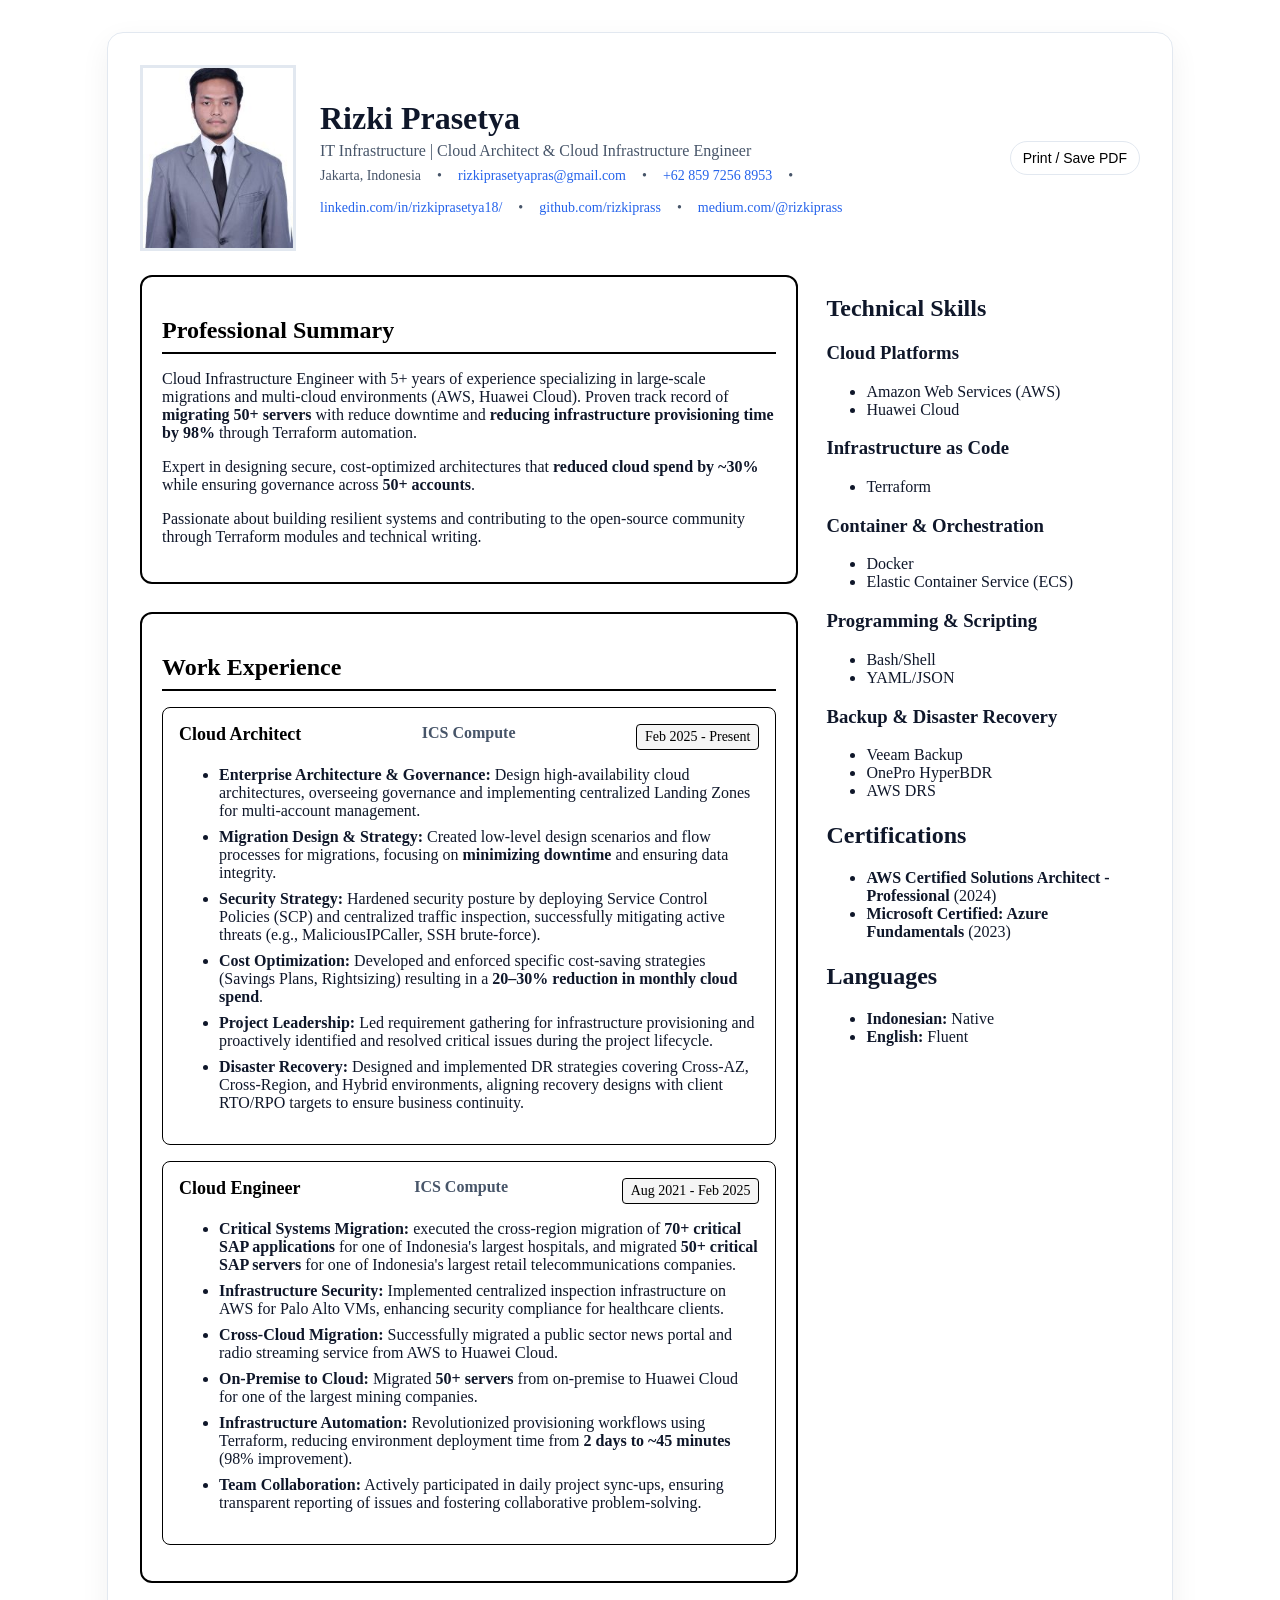
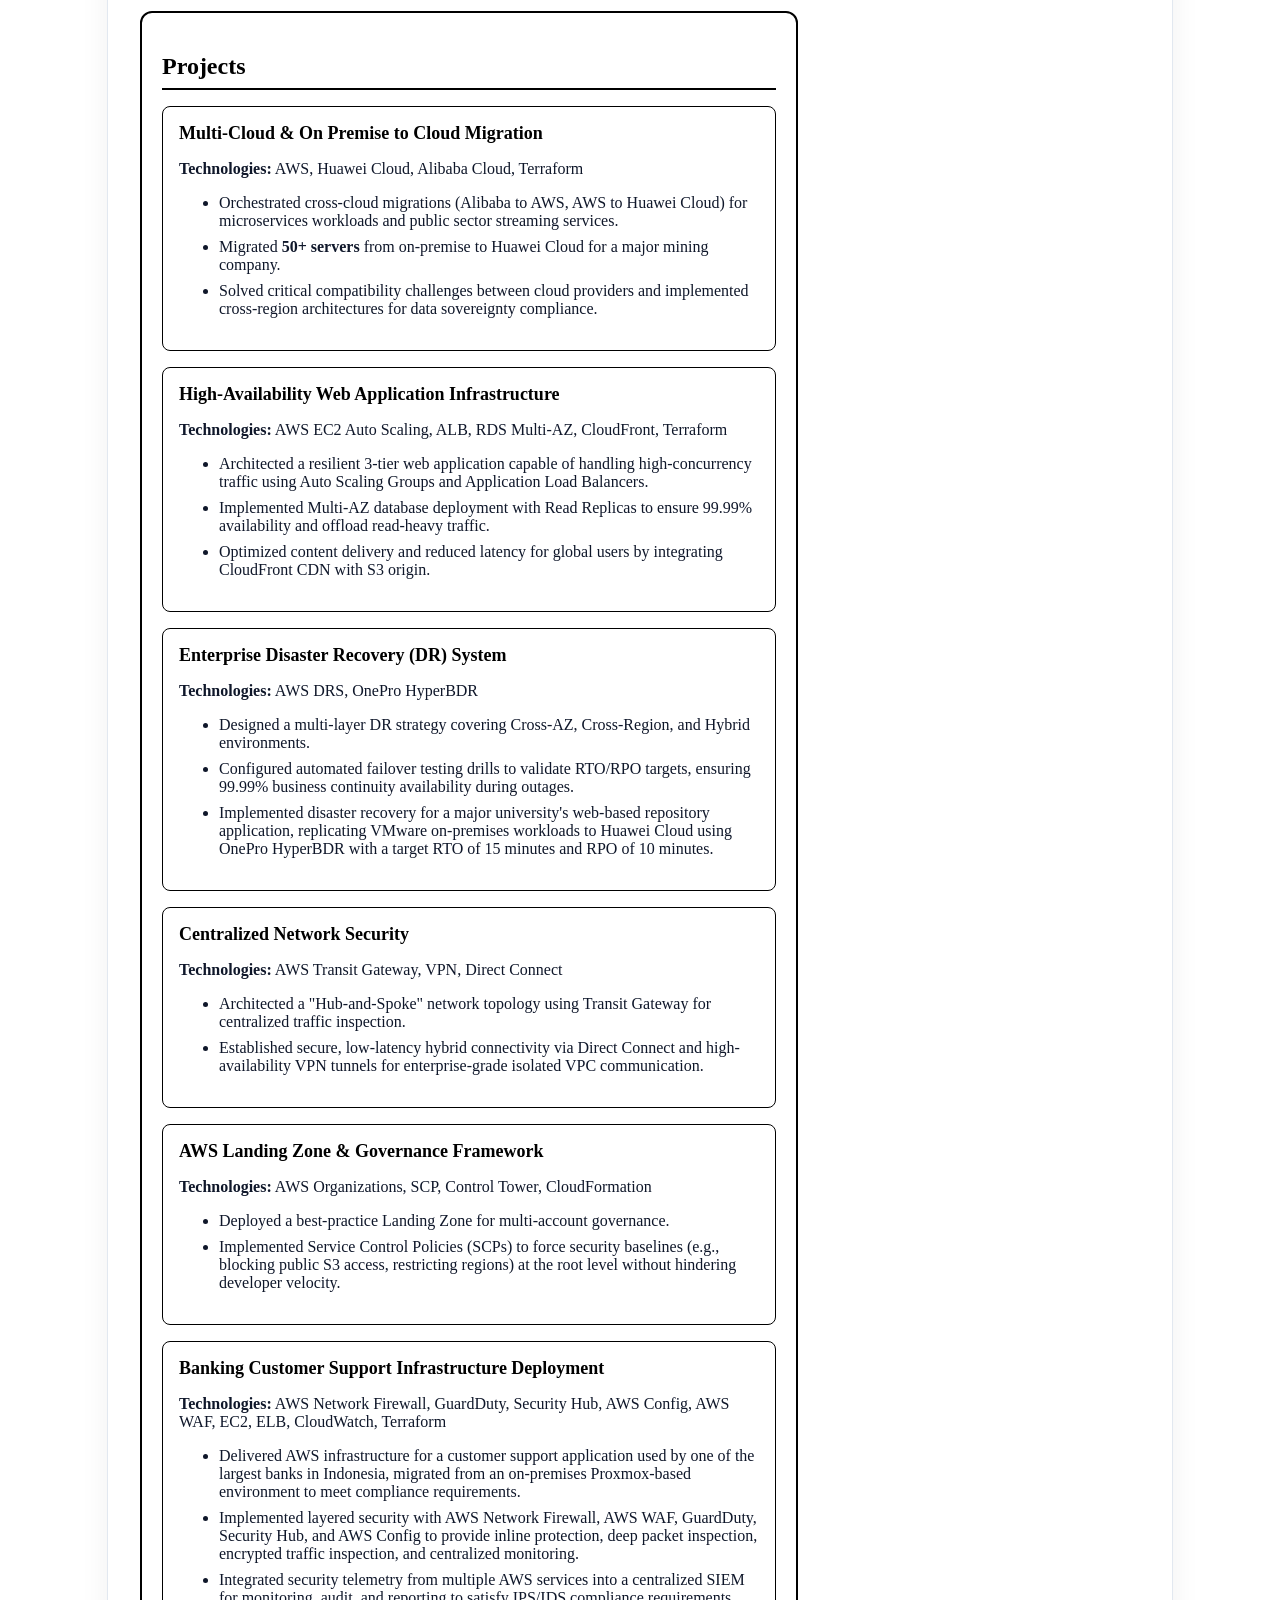
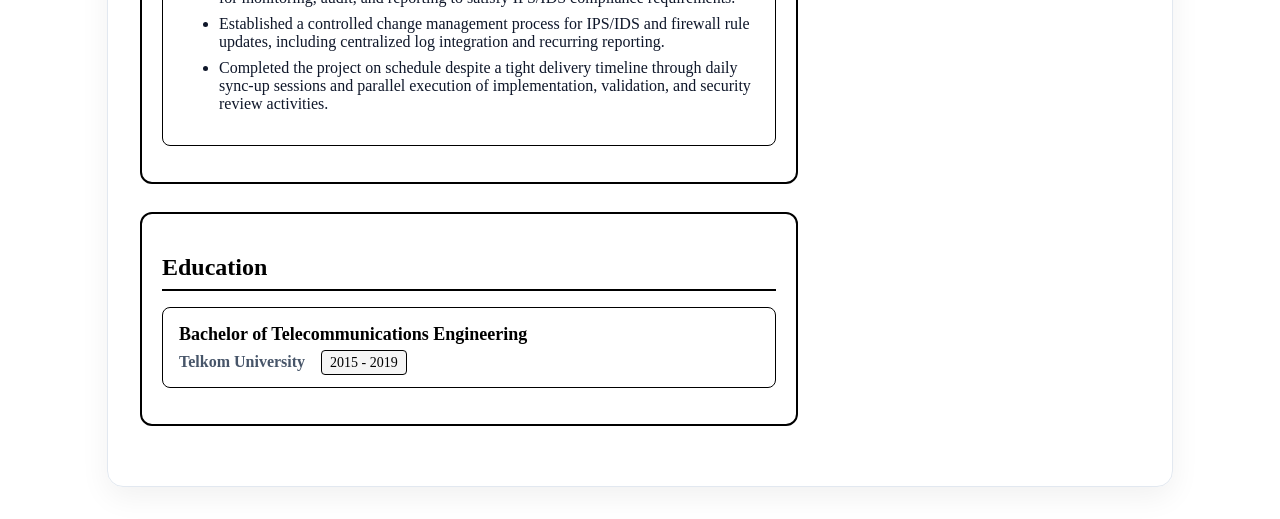
==== commit d397f0cd: "push" ====
--- a/index.html
+++ b/index.html
@@ -43,7 +43,7 @@
           <h2>Professional Summary</h2>
           <p>Cloud Infrastructure Engineer with 5+ years of experience specializing in large-scale migrations and
             multi-cloud environments (AWS, Huawei Cloud). Proven track record of <strong>migrating 50+ servers</strong>
-            with near-zero downtime and <strong>reducing infrastructure provisioning time by 98%</strong> through
+            with reduce downtime and <strong>reducing infrastructure provisioning time by 98%</strong> through
             Terraform automation.</p>
           <p>Expert in designing secure, cost-optimized architectures that <strong>reduced cloud spend by ~30%</strong>
             while ensuring governance across <strong>50+ accounts</strong>.</p>
@@ -63,17 +63,20 @@
             </div>
             <ul>
               <li><strong>Enterprise Architecture & Governance:</strong> Design high-availability cloud architectures,
-                overseeing governance across <strong>50+ AWS accounts</strong> and implementing centralized Landing
+                overseeing governance and implementing centralized Landing
                 Zones for multi-account management.</li>
+              <li><strong>Migration Design & Strategy:</strong> Created low-level design scenarios and flow processes
+                for migrations, focusing on <strong>minimizing downtime</strong> and ensuring data integrity.</li>
               <li><strong>Security Strategy:</strong> Hardened security posture by deploying Service Control Policies
                 (SCP) and centralized traffic inspection, successfully mitigating active threats (e.g.,
                 MaliciousIPCaller, SSH brute-force).</li>
               <li><strong>Cost Optimization:</strong> Developed and enforced specific cost-saving strategies (Savings
-                Plans, Rightsizing) resulting in a <strong>20–30% reduction in monthly cloud spend</strong> and the
-                removal of 50+ underutilized resources.</li>
-              <li><strong>Resiliency Design:</strong> Architected cross-region and on-premise-to-cloud Disaster Recovery
-                (DR) solutions, ensuring <strong>RTO < 30 minutes</strong> and <strong>RPO < 5 minutes</strong> for
-                        critical workloads.</li>
+                Plans, Rightsizing) resulting in a <strong>20–30% reduction in monthly cloud spend</strong>.</li>
+              <li><strong>Project Leadership:</strong> Led requirement gathering for infrastructure provisioning and
+                proactively identified and resolved critical issues during the project lifecycle.</li>
+              <li><strong>Disaster Recovery:</strong> Designed and implemented DR strategies covering Cross-AZ,
+                Cross-Region, and Hybrid environments, aligning recovery designs with client RTO/RPO targets to ensure
+                business continuity.</li>
             </ul>
           </div>
 
@@ -84,17 +87,18 @@
               <span class="period">Aug 2021 - Feb 2025</span>
             </div>
             <ul>
-              <li><strong>Large-Scale Migration:</strong> Led the end-to-end migration of <strong>200+ servers</strong>
-                from on-premise to Cloud, optimizing cutover strategies to achieve a <strong>
-                  < 5-minute maintenance window</strong>.</li>
+              <li><strong>Critical Systems Migration:</strong> executed the cross-region migration of <strong>70+
+                  critical SAP applications</strong> for one of Indonesia's largest hospitals, and migrated <strong>50+ critical SAP servers</strong> for one of Indonesia's largest retail telecommunications companies.</li>
+              <li><strong>Infrastructure Security:</strong> Implemented centralized inspection infrastructure on AWS for
+                Palo Alto VMs, enhancing security compliance for healthcare clients.</li>
+              <li><strong>Cross-Cloud Migration:</strong> Successfully migrated a public sector news portal and radio
+                streaming service from AWS to Huawei Cloud.</li>
+              <li><strong>On-Premise to Cloud:</strong> Migrated <strong>50+ servers</strong> from on-premise to Huawei
+                Cloud for one of the largest mining companies.</li>
               <li><strong>Infrastructure Automation:</strong> Revolutionized provisioning workflows using Terraform,
                 reducing environment deployment time from <strong>2 days to ~45 minutes</strong> (98% improvement).</li>
-              <li><strong>Standardization:</strong> Enforced strict Infrastructure as Code (IaC) practices, achieving
-                <strong>100% naming convention consistency</strong> and eliminating configuration drift across Dev,
-                Staging, and Production.
-              </li>
-              <li><strong>Network Engineering:</strong> Managed complex connectivity including Transit Gateways and VPN
-                Site-to-Site, resolving critical inter-VPC and hybrid network issues.</li>
+              <li><strong>Team Collaboration:</strong> Actively participated in daily project sync-ups, ensuring
+                transparent reporting of issues and fostering collaborative problem-solving.</li>
             </ul>
           </div>
         </section>
@@ -107,12 +111,9 @@
             <h3>Multi-Cloud & On Premise to Cloud Migration</h3>
             <p><strong>Technologies:</strong> AWS, Huawei Cloud, Alibaba Cloud, Terraform</p>
             <ul>
-              <li>Orchestrated complex cross-cloud migrations (Alibaba to AWS, AWS to Huawei Cloud) for microservices
-                workloads.</li>
-              <li>Migrated 30+ servers from on-premise to Huawei Cloud, optimizing cutover strategies to achieve a
-                <strong>
-                  < 5-minute maintenance window</strong>.
-              </li>
+              <li>Orchestrated cross-cloud migrations (Alibaba to AWS, AWS to Huawei Cloud) for microservices
+                workloads and public sector streaming services.</li>
+              <li>Migrated <strong>50+ servers</strong> from on-premise to Huawei Cloud for a major mining company.</li>
               <li>Solved critical compatibility challenges between cloud providers and implemented cross-region
                 architectures for data sovereignty compliance.</li>
             </ul>
@@ -138,6 +139,9 @@
               <li>Designed a multi-layer DR strategy covering Cross-AZ, Cross-Region, and Hybrid environments.</li>
               <li>Configured automated failover testing drills to validate RTO/RPO targets, ensuring 99.99% business
                 continuity availability during outages.</li>
+              <li>Implemented disaster recovery for a major university's web-based repository application, replicating
+                VMware on-premises workloads to Huawei Cloud using OnePro HyperBDR with a target RTO of 15 minutes and
+                RPO of 10 minutes.</li>
             </ul>
           </div>
 
@@ -159,6 +163,25 @@
               <li>Deployed a best-practice Landing Zone for multi-account governance.</li>
               <li>Implemented Service Control Policies (SCPs) to force security baselines (e.g., blocking public S3
                 access, restricting regions) at the root level without hindering developer velocity.</li>
+            </ul>
+          </div>
+
+          <div class="project">
+            <h3>Banking Customer Support Infrastructure Deployment</h3>
+            <p><strong>Technologies:</strong> AWS Network Firewall, GuardDuty, Security Hub, AWS Config, AWS WAF, EC2,
+              ELB, CloudWatch, Terraform</p>
+            <ul>
+              <li>Delivered AWS infrastructure for a customer support application used by one of the largest banks in
+                Indonesia, migrated from an on-premises Proxmox-based environment to meet compliance requirements.</li>
+              <li>Implemented layered security with AWS Network Firewall, AWS WAF, GuardDuty, Security Hub, and AWS
+                Config to provide inline protection, deep packet inspection, encrypted traffic inspection, and
+                centralized monitoring.</li>
+              <li>Integrated security telemetry from multiple AWS services into a centralized SIEM for monitoring, audit,
+                and reporting to satisfy IPS/IDS compliance requirements.</li>
+              <li>Established a controlled change management process for IPS/IDS and firewall rule updates, including
+                centralized log integration and recurring reporting.</li>
+              <li>Completed the project on schedule despite a tight delivery timeline through daily sync-up sessions and
+                parallel execution of implementation, validation, and security review activities.</li>
             </ul>
           </div>
         </section>
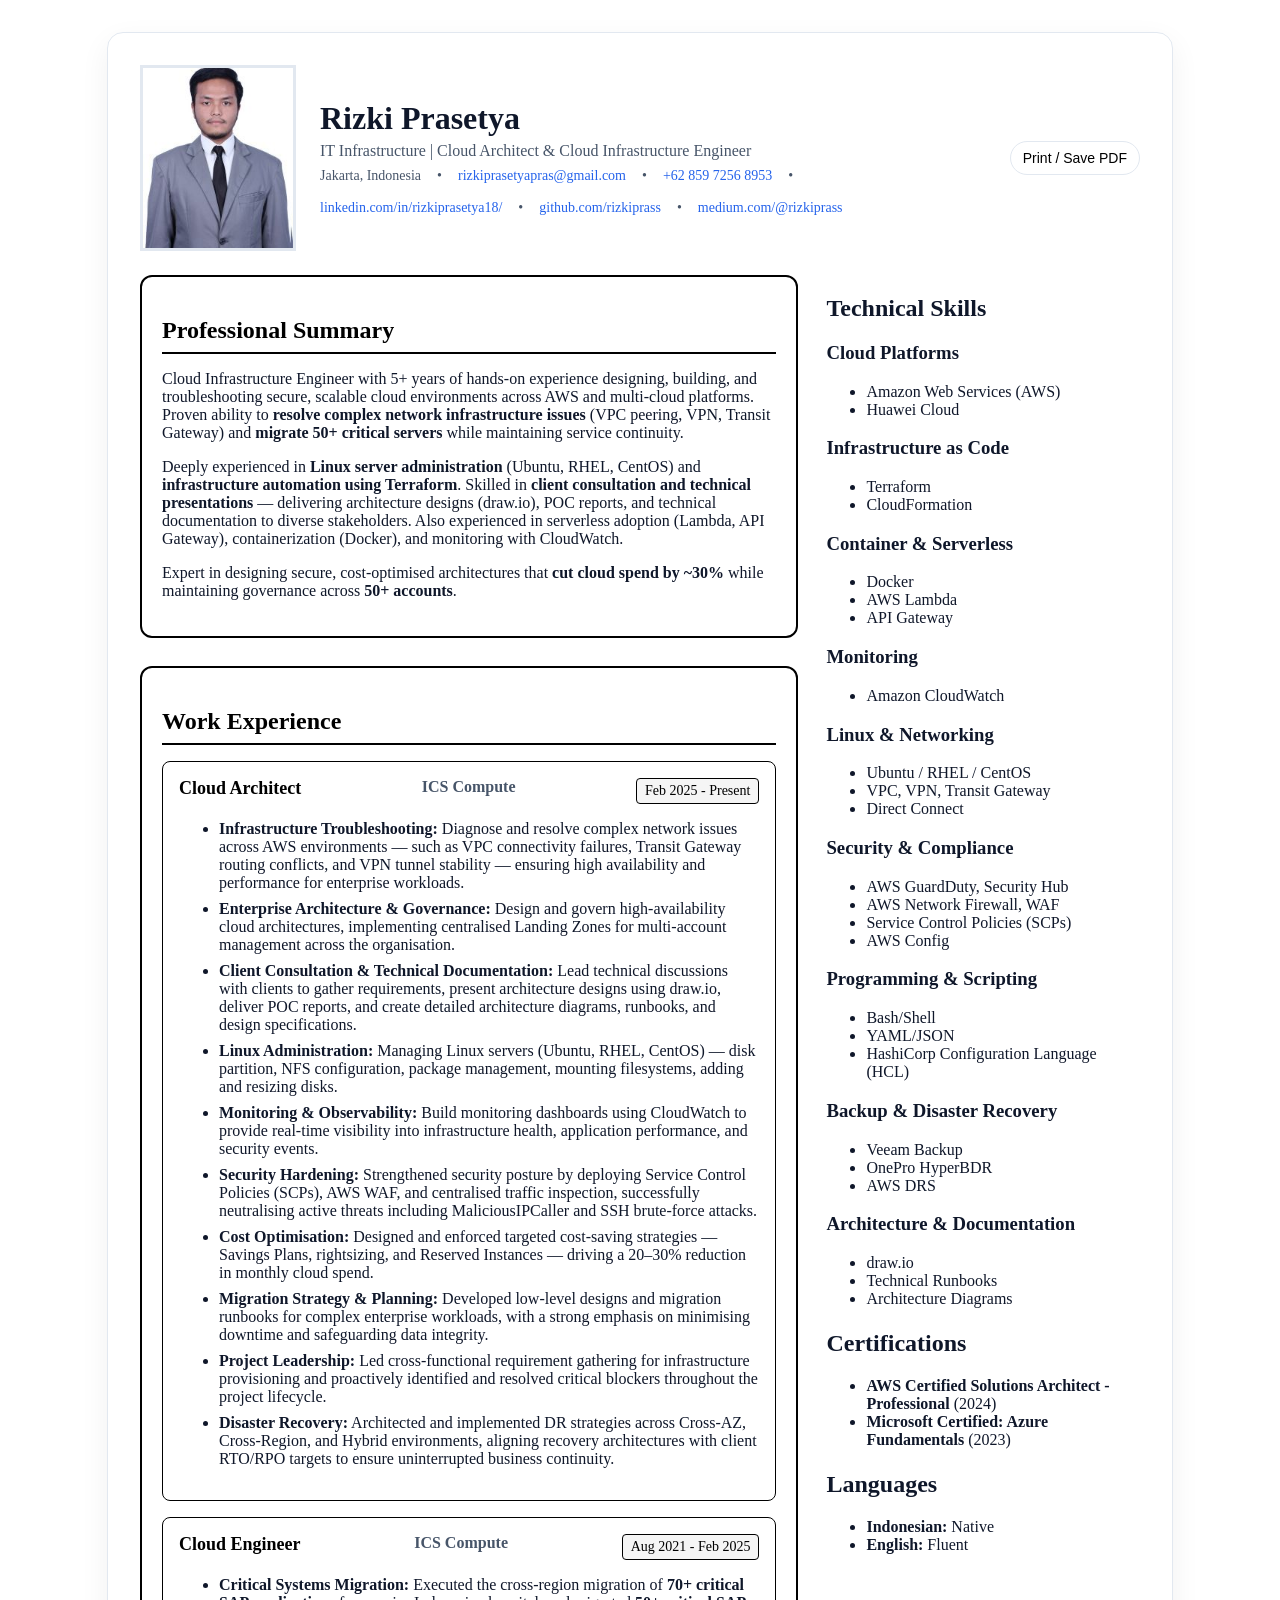
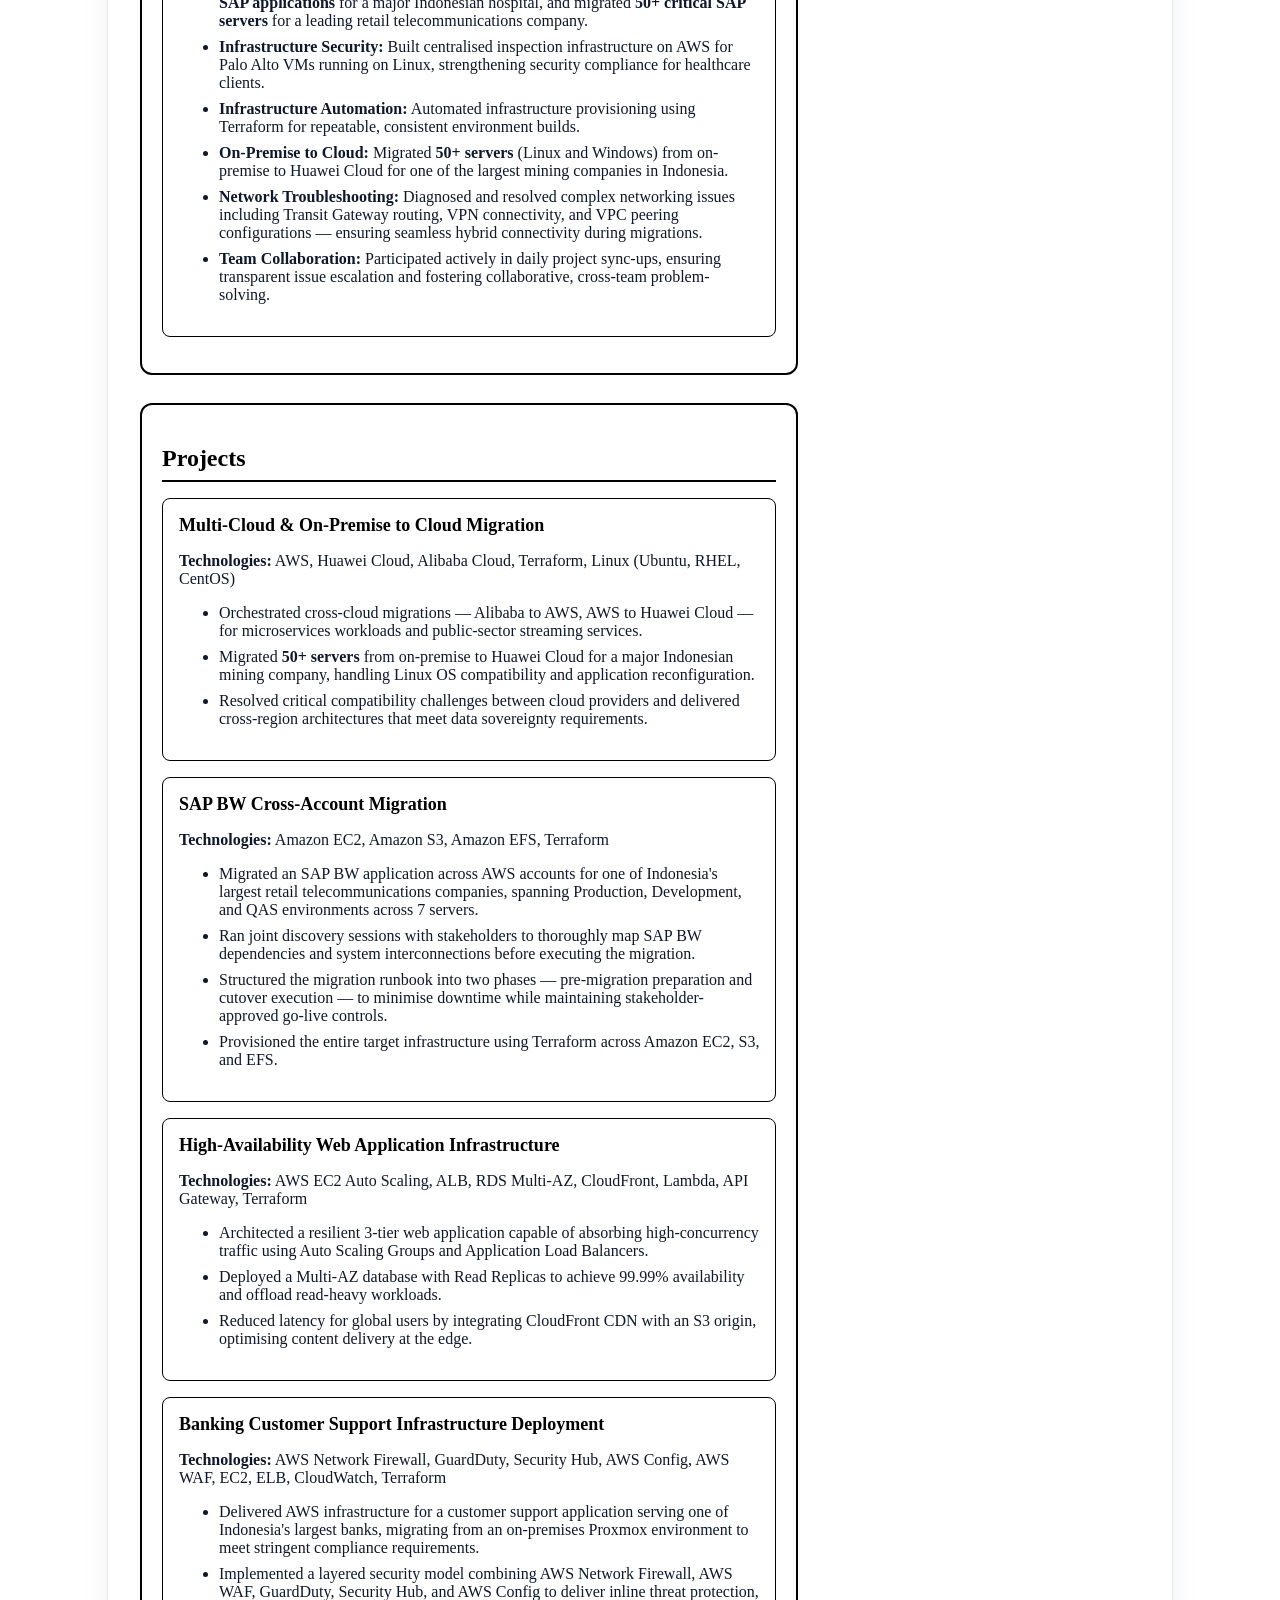
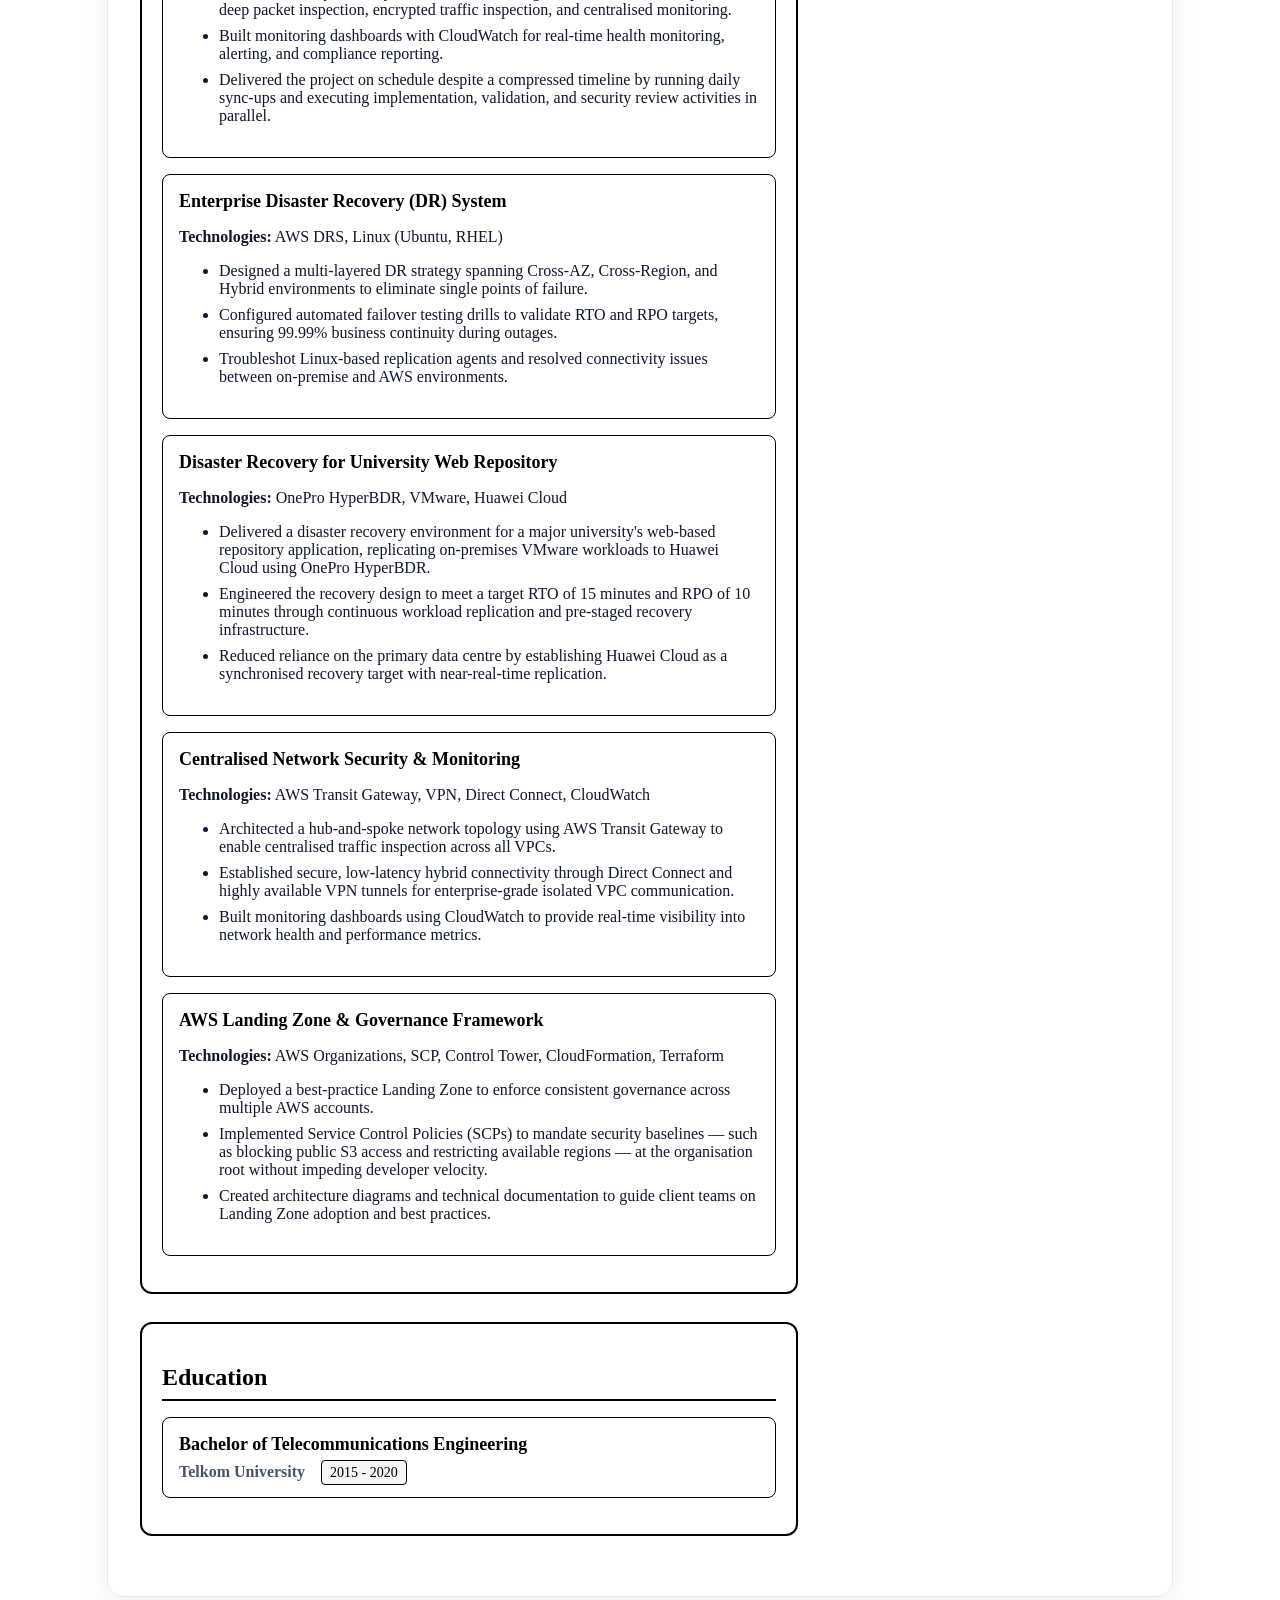
==== commit cea9d714: "chore: update resume — refinements and additions - Fix grammar, simplify wording, remove literal \n " ====
--- a/index.html
+++ b/index.html
@@ -18,9 +18,9 @@
         <div class="contact">
           <span>Jakarta, Indonesia</span>
           <span>•</span>
-          <a href="mailto:your.email@example.com">rizkiprasetyapras@gmail.com</a>
-          <span>•</span>
-          <a href="tel:+62xxxxxxxxxxx">+62 859 7256 8953</a>
+          <a href="mailto:rizkiprasetyapras@gmail.com">rizkiprasetyapras@gmail.com</a>
+          <span>•</span>
+          <a href="tel:+6285972568953">+62 859 7256 8953</a>
           <span>•</span>
           <a href="https://www.linkedin.com/in/rizkiprasetya18/" target="_blank"
             rel="noreferrer">linkedin.com/in/rizkiprasetya18/</a>
@@ -41,14 +41,18 @@
         <!-- RINGKASAN -->
         <section class="summary">
           <h2>Professional Summary</h2>
-          <p>Cloud Infrastructure Engineer with 5+ years of experience specializing in large-scale migrations and
-            multi-cloud environments (AWS, Huawei Cloud). Proven track record of <strong>migrating 50+ servers</strong>
-            with reduce downtime and <strong>reducing infrastructure provisioning time by 98%</strong> through
-            Terraform automation.</p>
-          <p>Expert in designing secure, cost-optimized architectures that <strong>reduced cloud spend by ~30%</strong>
-            while ensuring governance across <strong>50+ accounts</strong>.</p>
-          <p>Passionate about building resilient systems and contributing to the open-source community through Terraform
-            modules and technical writing.</p>
+          <p>Cloud Infrastructure Engineer with 5+ years of hands-on experience designing, building, and
+            troubleshooting secure, scalable cloud environments across AWS and multi-cloud platforms. Proven ability to
+            <strong>resolve complex network infrastructure issues</strong> (VPC peering, VPN, Transit Gateway) and
+            <strong>migrate 50+ critical servers</strong> while maintaining service continuity.</p>
+          <p>Deeply experienced in <strong>Linux server administration</strong> (Ubuntu, RHEL, CentOS) and
+            <strong>infrastructure automation using Terraform</strong>. Skilled in
+            <strong>client consultation and technical presentations</strong> — delivering architecture
+            designs (draw.io), POC reports, and technical documentation to diverse stakeholders. Also experienced in
+            serverless adoption (Lambda, API Gateway), containerization (Docker), and monitoring with CloudWatch.
+          </p>
+          <p>Expert in designing secure, cost-optimised architectures that <strong>cut cloud spend by ~30%</strong>
+            while maintaining governance across <strong>50+ accounts</strong>.</p>
         </section>
 
         <!-- PENGALAMAN KERJA -->
@@ -62,21 +66,33 @@
               <span class="period">Feb 2025 - Present</span>
             </div>
             <ul>
-              <li><strong>Enterprise Architecture & Governance:</strong> Design high-availability cloud architectures,
-                overseeing governance and implementing centralized Landing
-                Zones for multi-account management.</li>
-              <li><strong>Migration Design & Strategy:</strong> Created low-level design scenarios and flow processes
-                for migrations, focusing on <strong>minimizing downtime</strong> and ensuring data integrity.</li>
-              <li><strong>Security Strategy:</strong> Hardened security posture by deploying Service Control Policies
-                (SCP) and centralized traffic inspection, successfully mitigating active threats (e.g.,
-                MaliciousIPCaller, SSH brute-force).</li>
-              <li><strong>Cost Optimization:</strong> Developed and enforced specific cost-saving strategies (Savings
-                Plans, Rightsizing) resulting in a <strong>20–30% reduction in monthly cloud spend</strong>.</li>
-              <li><strong>Project Leadership:</strong> Led requirement gathering for infrastructure provisioning and
-                proactively identified and resolved critical issues during the project lifecycle.</li>
-              <li><strong>Disaster Recovery:</strong> Designed and implemented DR strategies covering Cross-AZ,
-                Cross-Region, and Hybrid environments, aligning recovery designs with client RTO/RPO targets to ensure
-                business continuity.</li>
+              <li><strong>Infrastructure Troubleshooting:</strong> Diagnose and resolve complex network issues across
+                AWS environments — such as VPC connectivity failures, Transit Gateway routing conflicts, and VPN
+                tunnel stability — ensuring high availability and performance for enterprise workloads.</li>
+              <li><strong>Enterprise Architecture & Governance:</strong> Design and govern high-availability cloud
+                architectures, implementing centralised Landing Zones for multi-account management across the
+                organisation.</li>
+              <li><strong>Client Consultation & Technical Documentation:</strong> Lead technical discussions with
+                clients to gather requirements, present architecture designs using draw.io, deliver POC reports, and
+                create detailed architecture diagrams, runbooks, and design specifications.</li>
+              <li><strong>Linux Administration:</strong> Managing Linux servers (Ubuntu, RHEL, CentOS) — disk partition,
+                NFS configuration, package management, mounting filesystems, adding and resizing disks.</li>
+              <li><strong>Monitoring & Observability:</strong> Build monitoring dashboards using CloudWatch to provide
+                real-time visibility into infrastructure health, application performance, and security events.</li>
+              <li><strong>Security Hardening:</strong> Strengthened security posture by deploying Service Control Policies
+                (SCPs), AWS WAF, and centralised traffic inspection, successfully neutralising active threats including
+                MaliciousIPCaller and SSH brute-force attacks.</li>
+              <li><strong>Cost Optimisation:</strong> Designed and enforced targeted cost-saving strategies — Savings
+                Plans, rightsizing, and Reserved Instances — driving a 20–30% reduction in monthly cloud spend.</li>
+              <li><strong>Migration Strategy & Planning:</strong> Developed low-level designs and migration runbooks
+                for complex enterprise workloads, with a strong emphasis on minimising downtime and safeguarding data
+                integrity.</li>
+              <li><strong>Project Leadership:</strong> Led cross-functional requirement gathering for infrastructure
+                provisioning and proactively identified and resolved critical blockers throughout the project lifecycle.
+              </li>
+              <li><strong>Disaster Recovery:</strong> Architected and implemented DR strategies across Cross-AZ,
+                Cross-Region, and Hybrid environments, aligning recovery architectures with client RTO/RPO targets to
+                ensure uninterrupted business continuity.</li>
             </ul>
           </div>
 
@@ -87,18 +103,20 @@
               <span class="period">Aug 2021 - Feb 2025</span>
             </div>
             <ul>
-              <li><strong>Critical Systems Migration:</strong> executed the cross-region migration of <strong>70+
-                  critical SAP applications</strong> for one of Indonesia's largest hospitals, and migrated <strong>50+ critical SAP servers</strong> for one of Indonesia's largest retail telecommunications companies.</li>
-              <li><strong>Infrastructure Security:</strong> Implemented centralized inspection infrastructure on AWS for
-                Palo Alto VMs, enhancing security compliance for healthcare clients.</li>
-              <li><strong>Cross-Cloud Migration:</strong> Successfully migrated a public sector news portal and radio
-                streaming service from AWS to Huawei Cloud.</li>
-              <li><strong>On-Premise to Cloud:</strong> Migrated <strong>50+ servers</strong> from on-premise to Huawei
-                Cloud for one of the largest mining companies.</li>
-              <li><strong>Infrastructure Automation:</strong> Revolutionized provisioning workflows using Terraform,
-                reducing environment deployment time from <strong>2 days to ~45 minutes</strong> (98% improvement).</li>
-              <li><strong>Team Collaboration:</strong> Actively participated in daily project sync-ups, ensuring
-                transparent reporting of issues and fostering collaborative problem-solving.</li>
+              <li><strong>Critical Systems Migration:</strong> Executed the cross-region migration of <strong>70+
+                  critical SAP applications</strong> for a major Indonesian hospital, and migrated
+                <strong>50+ critical SAP servers</strong> for a leading retail telecommunications company.</li>
+              <li><strong>Infrastructure Security:</strong> Built centralised inspection infrastructure on AWS for Palo
+                Alto VMs running on Linux, strengthening security compliance for healthcare clients.</li>
+              <li><strong>Infrastructure Automation:</strong> Automated infrastructure provisioning using Terraform for
+                repeatable, consistent environment builds.</li>
+              <li><strong>On-Premise to Cloud:</strong> Migrated <strong>50+ servers</strong> (Linux and Windows) from
+                on-premise to Huawei Cloud for one of the largest mining companies in Indonesia.</li>
+              <li><strong>Network Troubleshooting:</strong> Diagnosed and resolved complex networking issues including
+                Transit Gateway routing, VPN connectivity, and VPC peering configurations — ensuring seamless hybrid
+                connectivity during migrations.</li>
+              <li><strong>Team Collaboration:</strong> Participated actively in daily project sync-ups, ensuring
+                transparent issue escalation and fostering collaborative, cross-team problem-solving.</li>
             </ul>
           </div>
         </section>
@@ -108,80 +126,116 @@
           <h2>Projects</h2>
 
           <div class="project">
-            <h3>Multi-Cloud & On Premise to Cloud Migration</h3>
-            <p><strong>Technologies:</strong> AWS, Huawei Cloud, Alibaba Cloud, Terraform</p>
-            <ul>
-              <li>Orchestrated cross-cloud migrations (Alibaba to AWS, AWS to Huawei Cloud) for microservices
-                workloads and public sector streaming services.</li>
-              <li>Migrated <strong>50+ servers</strong> from on-premise to Huawei Cloud for a major mining company.</li>
-              <li>Solved critical compatibility challenges between cloud providers and implemented cross-region
-                architectures for data sovereignty compliance.</li>
+            <h3>Multi-Cloud & On-Premise to Cloud Migration</h3>
+            <p><strong>Technologies:</strong> AWS, Huawei Cloud, Alibaba Cloud, Terraform, Linux (Ubuntu, RHEL, CentOS)
+            </p>
+            <ul>
+              <li>Orchestrated cross-cloud migrations — Alibaba to AWS, AWS to Huawei Cloud — for microservices
+                workloads and public-sector streaming services.</li>
+              <li>Migrated <strong>50+ servers</strong> from on-premise to Huawei Cloud for a major Indonesian mining
+                company, handling Linux OS compatibility and application reconfiguration.</li>
+              <li>Resolved critical compatibility challenges between cloud providers and delivered cross-region
+                architectures that meet data sovereignty requirements.</li>
+            </ul>
+          </div>
+
+          <div class="project">
+            <h3>SAP BW Cross-Account Migration</h3>
+            <p><strong>Technologies:</strong> Amazon EC2, Amazon S3, Amazon EFS, Terraform</p>
+            <ul>
+              <li>Migrated an SAP BW application across AWS accounts for one of Indonesia's largest retail
+                telecommunications companies, spanning Production, Development, and QAS environments across 7 servers.
+              </li>
+              <li>Ran joint discovery sessions with stakeholders to thoroughly map SAP BW dependencies and system
+                interconnections before executing the migration.</li>
+              <li>Structured the migration runbook into two phases — pre-migration preparation and cutover execution —
+                to minimise downtime while maintaining stakeholder-approved go-live controls.</li>
+              <li>Provisioned the entire target infrastructure using Terraform across Amazon EC2, S3, and EFS.</li>
             </ul>
           </div>
 
           <div class="project">
             <h3>High-Availability Web Application Infrastructure</h3>
-            <p><strong>Technologies:</strong> AWS EC2 Auto Scaling, ALB, RDS Multi-AZ, CloudFront, Terraform</p>
-            <ul>
-              <li>Architected a resilient 3-tier web application capable of handling high-concurrency traffic using Auto
-                Scaling Groups and Application Load Balancers.</li>
-              <li>Implemented Multi-AZ database deployment with Read Replicas to ensure 99.99% availability and offload
-                read-heavy traffic.</li>
-              <li>Optimized content delivery and reduced latency for global users by integrating CloudFront CDN with S3
-                origin.</li>
+            <p><strong>Technologies:</strong> AWS EC2 Auto Scaling, ALB, RDS Multi-AZ, CloudFront, Lambda, API Gateway,
+              Terraform</p>
+            <ul>
+              <li>Architected a resilient 3-tier web application capable of absorbing high-concurrency traffic using
+                Auto Scaling Groups and Application Load Balancers.</li>
+              <li>Deployed a Multi-AZ database with Read Replicas to achieve 99.99% availability and offload
+                read-heavy workloads.</li>
+              <li>Reduced latency for global users by integrating CloudFront CDN with an S3 origin, optimising content
+                delivery at the edge.</li>
+            </ul>
+          </div>
+
+          <div class="project">
+            <h3>Banking Customer Support Infrastructure Deployment</h3>
+            <p><strong>Technologies:</strong> AWS Network Firewall, GuardDuty, Security Hub, AWS Config, AWS WAF,
+              EC2, ELB, CloudWatch, Terraform</p>
+            <ul>
+              <li>Delivered AWS infrastructure for a customer support application serving one of Indonesia's largest
+                banks, migrating from an on-premises Proxmox environment to meet stringent compliance requirements.
+              </li>
+              <li>Implemented a layered security model combining AWS Network Firewall, AWS WAF, GuardDuty, Security Hub,
+                and AWS Config to deliver inline threat protection, deep packet inspection, encrypted traffic
+                inspection, and centralised monitoring.</li>
+              <li>Built monitoring dashboards with CloudWatch for real-time health monitoring, alerting, and compliance
+                reporting.</li>
+              <li>Delivered the project on schedule despite a compressed timeline by running daily sync-ups and
+                executing implementation, validation, and security review activities in parallel.</li>
             </ul>
           </div>
 
           <div class="project">
             <h3>Enterprise Disaster Recovery (DR) System</h3>
-            <p><strong>Technologies:</strong> AWS DRS, OnePro HyperBDR</p>
-            <ul>
-              <li>Designed a multi-layer DR strategy covering Cross-AZ, Cross-Region, and Hybrid environments.</li>
-              <li>Configured automated failover testing drills to validate RTO/RPO targets, ensuring 99.99% business
-                continuity availability during outages.</li>
-              <li>Implemented disaster recovery for a major university's web-based repository application, replicating
-                VMware on-premises workloads to Huawei Cloud using OnePro HyperBDR with a target RTO of 15 minutes and
-                RPO of 10 minutes.</li>
-            </ul>
-          </div>
-
-          <div class="project">
-            <h3>Centralized Network Security</h3>
-            <p><strong>Technologies:</strong> AWS Transit Gateway, VPN, Direct Connect</p>
-            <ul>
-              <li>Architected a "Hub-and-Spoke" network topology using Transit Gateway for centralized traffic
-                inspection.</li>
-              <li>Established secure, low-latency hybrid connectivity via Direct Connect and high-availability VPN
+            <p><strong>Technologies:</strong> AWS DRS, Linux (Ubuntu, RHEL)</p>
+            <ul>
+              <li>Designed a multi-layered DR strategy spanning Cross-AZ, Cross-Region, and Hybrid environments to
+                eliminate single points of failure.</li>
+              <li>Configured automated failover testing drills to validate RTO and RPO targets, ensuring 99.99%
+                business continuity during outages.</li>
+              <li>Troubleshot Linux-based replication agents and resolved connectivity issues between on-premise and
+                AWS environments.</li>
+            </ul>
+          </div>
+
+          <div class="project">
+            <h3>Disaster Recovery for University Web Repository</h3>
+            <p><strong>Technologies:</strong> OnePro HyperBDR, VMware, Huawei Cloud</p>
+            <ul>
+              <li>Delivered a disaster recovery environment for a major university's web-based repository application,
+                replicating on-premises VMware workloads to Huawei Cloud using OnePro HyperBDR.</li>
+              <li>Engineered the recovery design to meet a target RTO of 15 minutes and RPO of 10 minutes through
+                continuous workload replication and pre-staged recovery infrastructure.</li>
+              <li>Reduced reliance on the primary data centre by establishing Huawei Cloud as a synchronised recovery
+                target with near-real-time replication.</li>
+            </ul>
+          </div>
+
+          <div class="project">
+            <h3>Centralised Network Security & Monitoring</h3>
+            <p><strong>Technologies:</strong> AWS Transit Gateway, VPN, Direct Connect, CloudWatch</p>
+            <ul>
+              <li>Architected a hub-and-spoke network topology using AWS Transit Gateway to enable centralised traffic
+                inspection across all VPCs.</li>
+              <li>Established secure, low-latency hybrid connectivity through Direct Connect and highly available VPN
                 tunnels for enterprise-grade isolated VPC communication.</li>
+              <li>Built monitoring dashboards using CloudWatch to provide real-time visibility into network health and
+                performance metrics.</li>
             </ul>
           </div>
 
           <div class="project">
             <h3>AWS Landing Zone & Governance Framework</h3>
-            <p><strong>Technologies:</strong> AWS Organizations, SCP, Control Tower, CloudFormation</p>
-            <ul>
-              <li>Deployed a best-practice Landing Zone for multi-account governance.</li>
-              <li>Implemented Service Control Policies (SCPs) to force security baselines (e.g., blocking public S3
-                access, restricting regions) at the root level without hindering developer velocity.</li>
-            </ul>
-          </div>
-
-          <div class="project">
-            <h3>Banking Customer Support Infrastructure Deployment</h3>
-            <p><strong>Technologies:</strong> AWS Network Firewall, GuardDuty, Security Hub, AWS Config, AWS WAF, EC2,
-              ELB, CloudWatch, Terraform</p>
-            <ul>
-              <li>Delivered AWS infrastructure for a customer support application used by one of the largest banks in
-                Indonesia, migrated from an on-premises Proxmox-based environment to meet compliance requirements.</li>
-              <li>Implemented layered security with AWS Network Firewall, AWS WAF, GuardDuty, Security Hub, and AWS
-                Config to provide inline protection, deep packet inspection, encrypted traffic inspection, and
-                centralized monitoring.</li>
-              <li>Integrated security telemetry from multiple AWS services into a centralized SIEM for monitoring, audit,
-                and reporting to satisfy IPS/IDS compliance requirements.</li>
-              <li>Established a controlled change management process for IPS/IDS and firewall rule updates, including
-                centralized log integration and recurring reporting.</li>
-              <li>Completed the project on schedule despite a tight delivery timeline through daily sync-up sessions and
-                parallel execution of implementation, validation, and security review activities.</li>
+            <p><strong>Technologies:</strong> AWS Organizations, SCP, Control Tower, CloudFormation, Terraform</p>
+            <ul>
+              <li>Deployed a best-practice Landing Zone to enforce consistent governance across multiple AWS accounts.
+              </li>
+              <li>Implemented Service Control Policies (SCPs) to mandate security baselines — such as blocking public
+                S3 access and restricting available regions — at the organisation root without impeding developer
+                velocity.</li>
+              <li>Created architecture diagrams and technical documentation to guide client teams on Landing Zone
+                adoption and best practices.</li>
             </ul>
           </div>
         </section>
@@ -193,7 +247,7 @@
           <div class="degree">
             <h3>Bachelor of Telecommunications Engineering</h3>
             <span class="school">Telkom University</span>
-            <span class="period">2015 - 2019</span>
+            <span class="period">2015 - 2020</span>
           </div>
         </section>
       </main>
@@ -216,14 +270,42 @@
             <h3>Infrastructure as Code</h3>
             <ul>
               <li>Terraform</li>
-            </ul>
-          </div>
-
-          <div class="skill-category">
-            <h3>Container & Orchestration</h3>
+              <li>CloudFormation</li>
+            </ul>
+          </div>
+
+          <div class="skill-category">
+            <h3>Container & Serverless</h3>
             <ul>
               <li>Docker</li>
-              <li>Elastic Container Service (ECS)</li>
+              <li>AWS Lambda</li>
+              <li>API Gateway</li>
+            </ul>
+          </div>
+
+          <div class="skill-category">
+            <h3>Monitoring</h3>
+            <ul>
+              <li>Amazon CloudWatch</li>
+            </ul>
+          </div>
+
+          <div class="skill-category">
+            <h3>Linux & Networking</h3>
+            <ul>
+              <li>Ubuntu / RHEL / CentOS</li>
+              <li>VPC, VPN, Transit Gateway</li>
+              <li>Direct Connect</li>
+            </ul>
+          </div>
+
+          <div class="skill-category">
+            <h3>Security & Compliance</h3>
+            <ul>
+              <li>AWS GuardDuty, Security Hub</li>
+              <li>AWS Network Firewall, WAF</li>
+              <li>Service Control Policies (SCPs)</li>
+              <li>AWS Config</li>
             </ul>
           </div>
 
@@ -232,6 +314,7 @@
             <ul>
               <li>Bash/Shell</li>
               <li>YAML/JSON</li>
+              <li>HashiCorp Configuration Language (HCL)</li>
             </ul>
           </div>
 
@@ -241,6 +324,15 @@
               <li>Veeam Backup</li>
               <li>OnePro HyperBDR</li>
               <li>AWS DRS</li>
+            </ul>
+          </div>
+
+          <div class="skill-category">
+            <h3>Architecture & Documentation</h3>
+            <ul>
+              <li>draw.io</li>
+              <li>Technical Runbooks</li>
+              <li>Architecture Diagrams</li>
             </ul>
           </div>
         </section>
@@ -268,4 +360,4 @@
   </div>
 </body>
 
-</html>+</html>
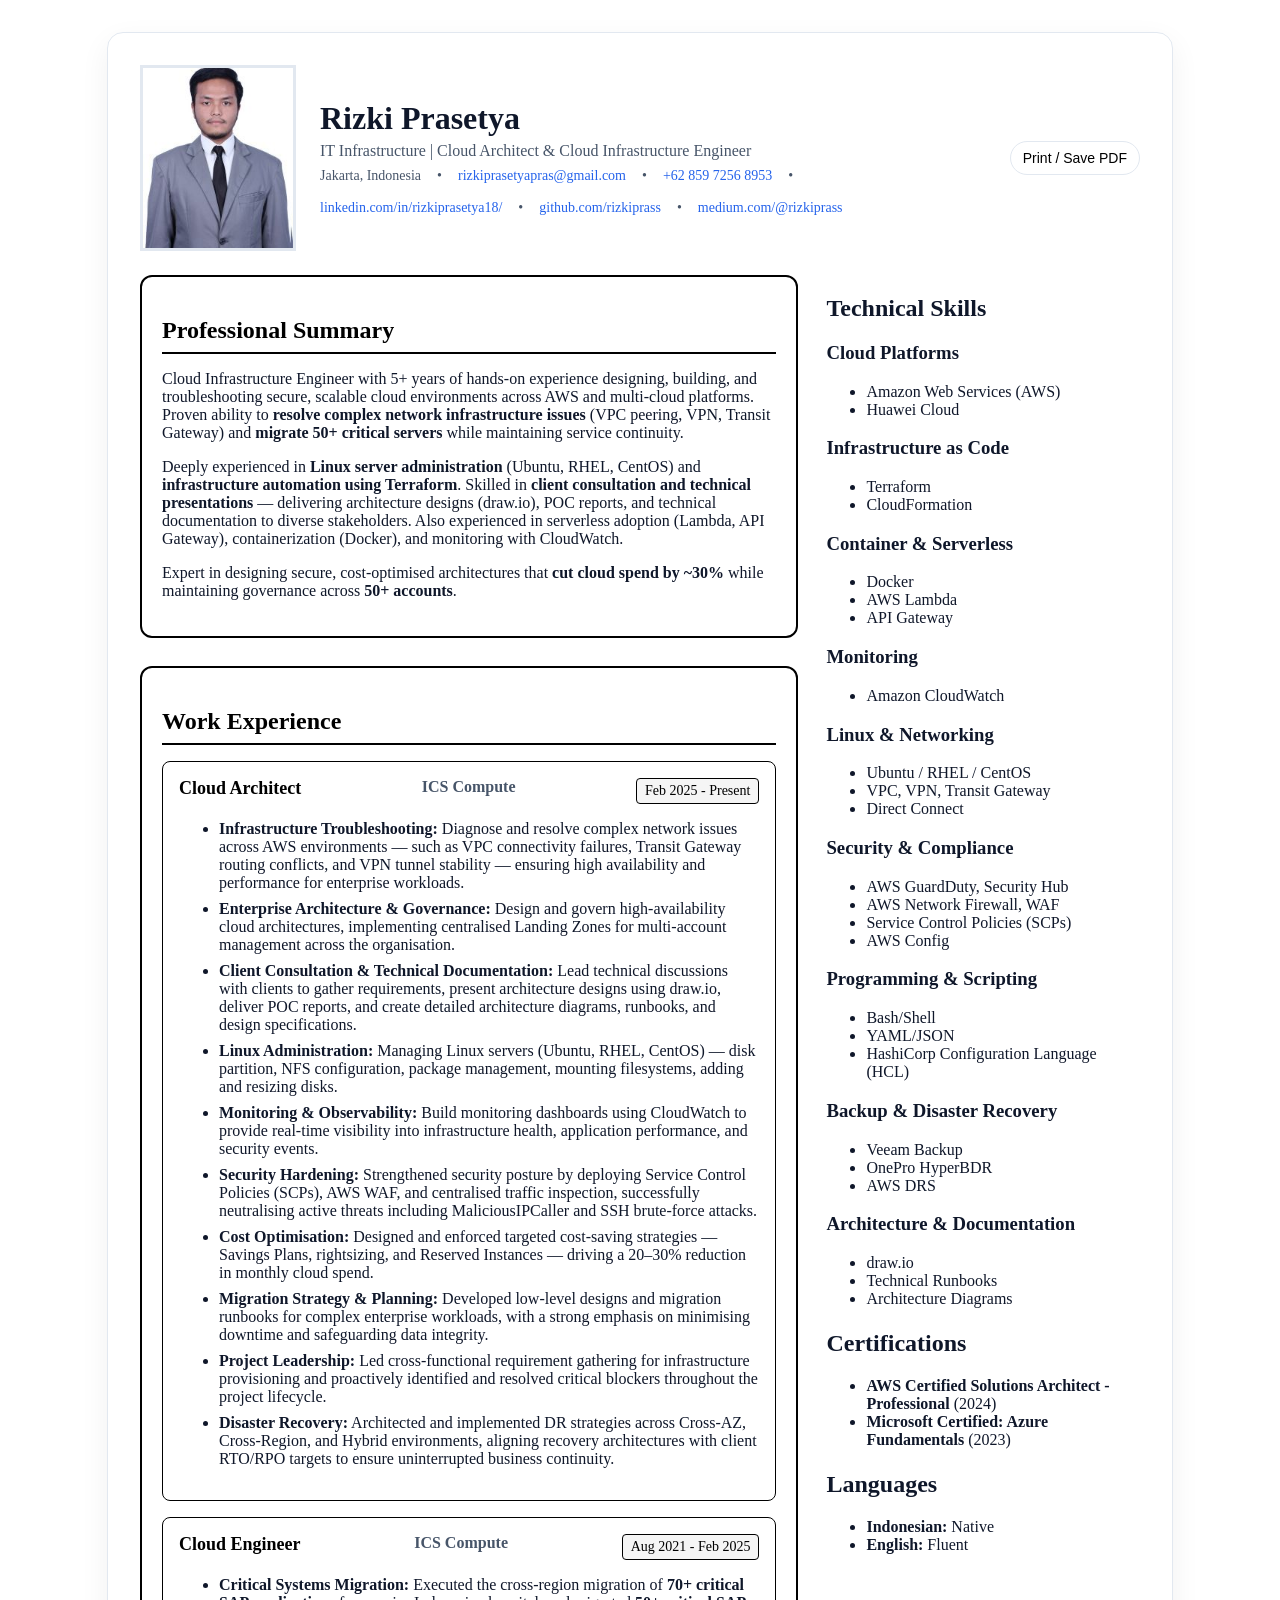
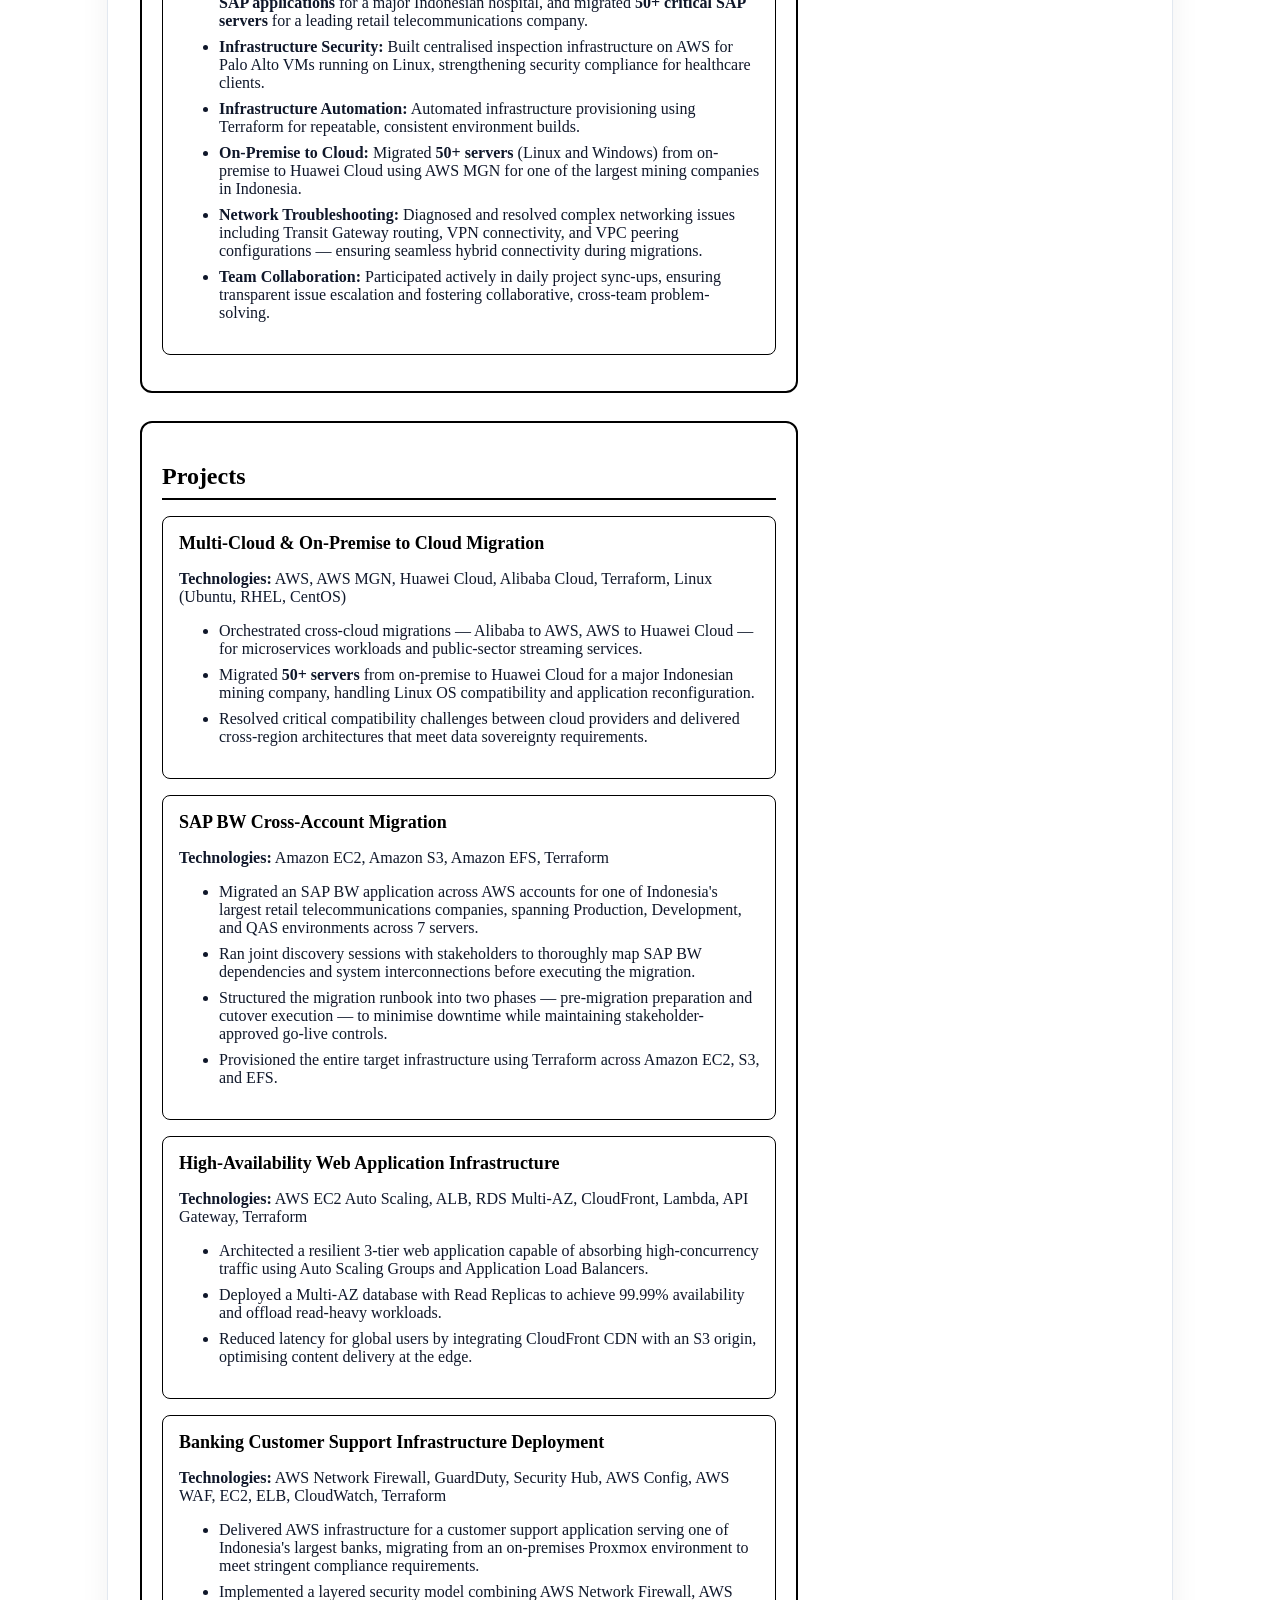
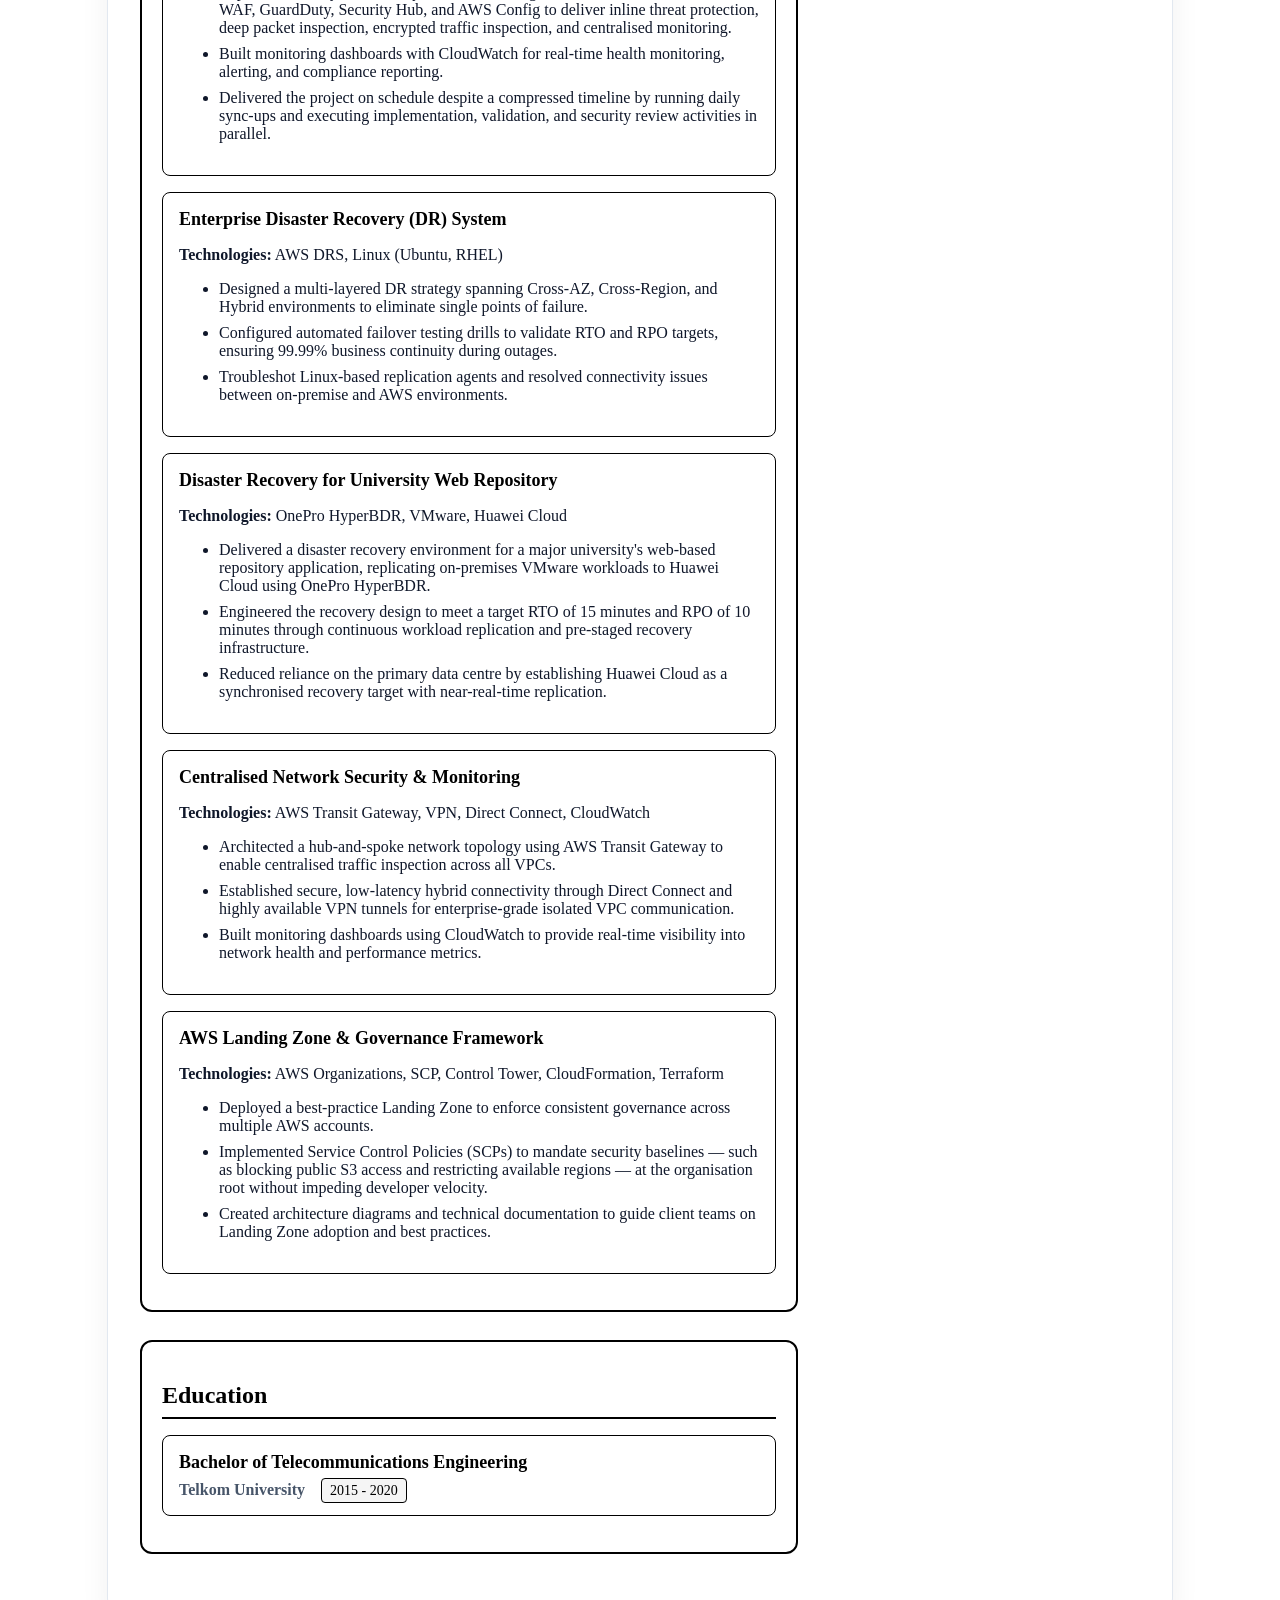
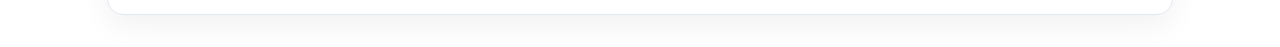
==== commit c72714c5: "add AWS MGN to migration technologies" ====
--- a/index.html
+++ b/index.html
@@ -111,7 +111,7 @@
               <li><strong>Infrastructure Automation:</strong> Automated infrastructure provisioning using Terraform for
                 repeatable, consistent environment builds.</li>
               <li><strong>On-Premise to Cloud:</strong> Migrated <strong>50+ servers</strong> (Linux and Windows) from
-                on-premise to Huawei Cloud for one of the largest mining companies in Indonesia.</li>
+                on-premise to Huawei Cloud using AWS MGN for one of the largest mining companies in Indonesia.</li>
               <li><strong>Network Troubleshooting:</strong> Diagnosed and resolved complex networking issues including
                 Transit Gateway routing, VPN connectivity, and VPC peering configurations — ensuring seamless hybrid
                 connectivity during migrations.</li>
@@ -127,7 +127,7 @@
 
           <div class="project">
             <h3>Multi-Cloud & On-Premise to Cloud Migration</h3>
-            <p><strong>Technologies:</strong> AWS, Huawei Cloud, Alibaba Cloud, Terraform, Linux (Ubuntu, RHEL, CentOS)
+            <p><strong>Technologies:</strong> AWS, AWS MGN, Huawei Cloud, Alibaba Cloud, Terraform, Linux (Ubuntu, RHEL, CentOS)
             </p>
             <ul>
               <li>Orchestrated cross-cloud migrations — Alibaba to AWS, AWS to Huawei Cloud — for microservices
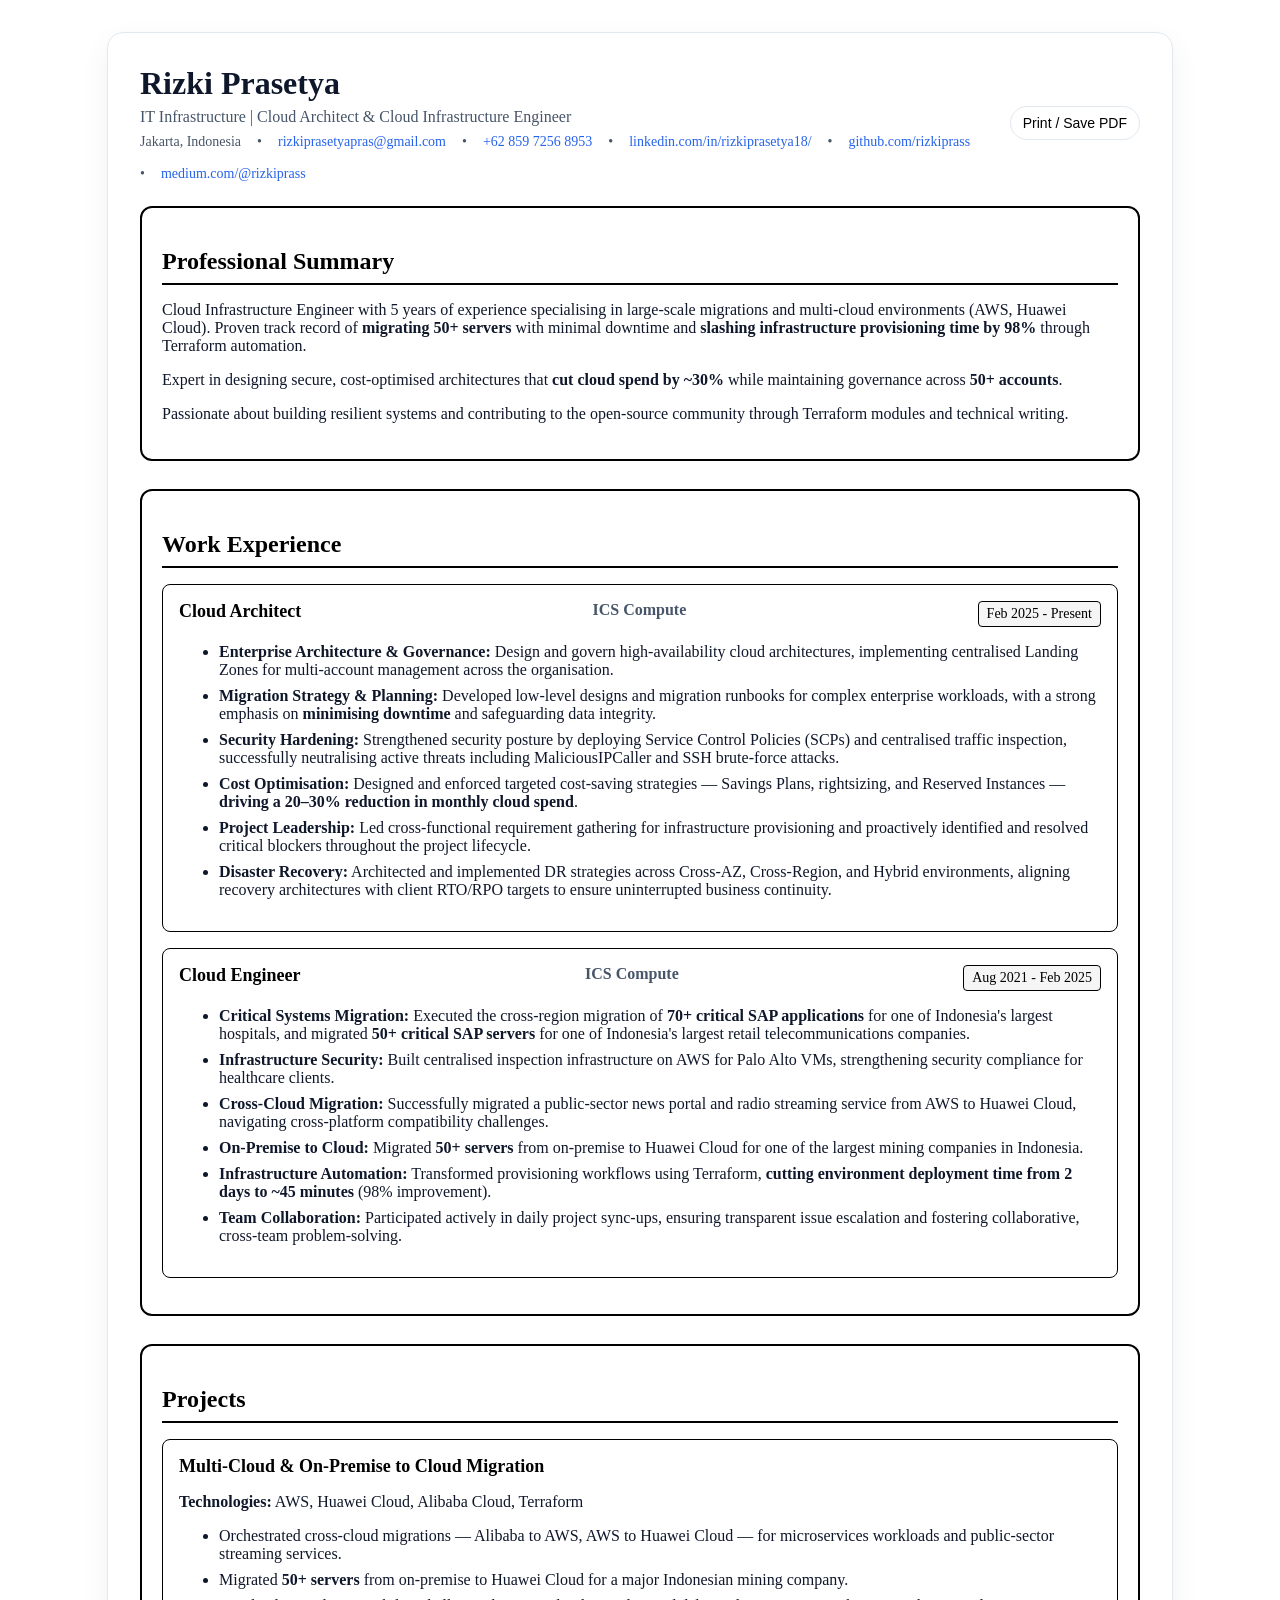
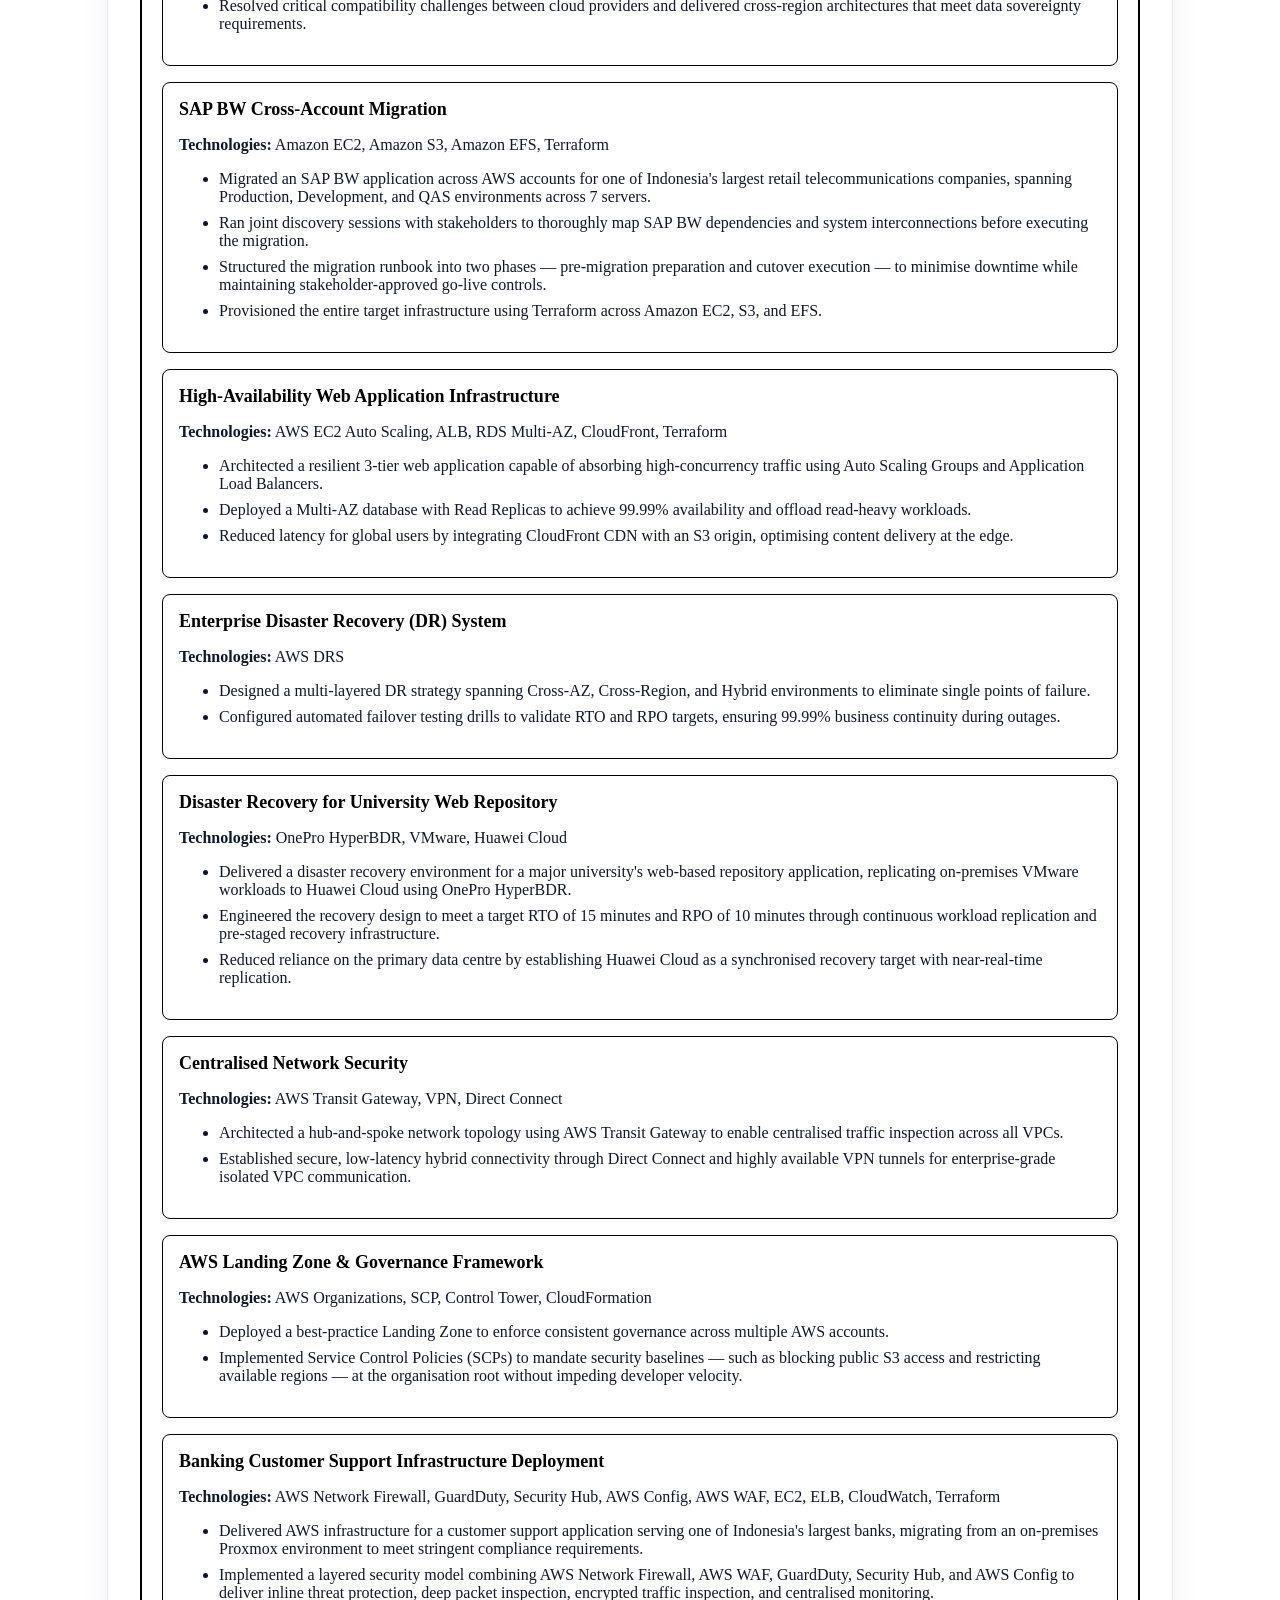
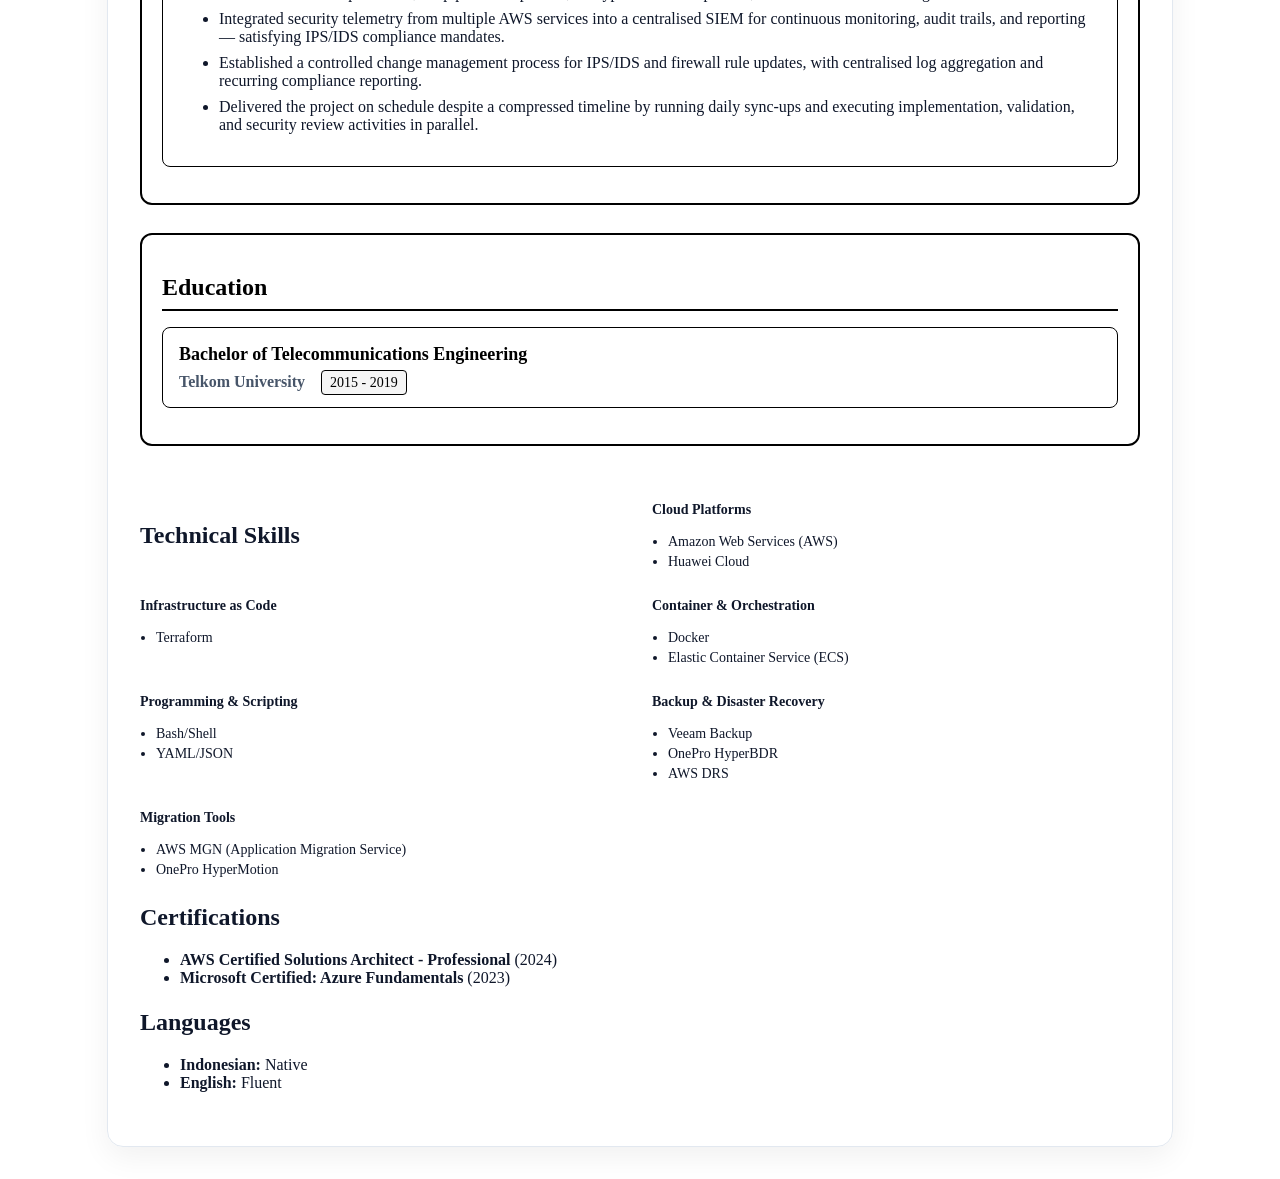
==== commit 1ad618fc: "chore: update layout — single column with 2-column skills grid, hide photo" ====
--- a/index.html
+++ b/index.html
@@ -18,9 +18,9 @@
         <div class="contact">
           <span>Jakarta, Indonesia</span>
           <span>•</span>
-          <a href="mailto:rizkiprasetyapras@gmail.com">rizkiprasetyapras@gmail.com</a>
-          <span>•</span>
-          <a href="tel:+6285972568953">+62 859 7256 8953</a>
+          <a href="mailto:your.email@example.com">rizkiprasetyapras@gmail.com</a>
+          <span>•</span>
+          <a href="tel:+62xxxxxxxxxxx">+62 859 7256 8953</a>
           <span>•</span>
           <a href="https://www.linkedin.com/in/rizkiprasetya18/" target="_blank"
             rel="noreferrer">linkedin.com/in/rizkiprasetya18/</a>
@@ -41,18 +41,14 @@
         <!-- RINGKASAN -->
         <section class="summary">
           <h2>Professional Summary</h2>
-          <p>Cloud Infrastructure Engineer with 5+ years of hands-on experience designing, building, and
-            troubleshooting secure, scalable cloud environments across AWS and multi-cloud platforms. Proven ability to
-            <strong>resolve complex network infrastructure issues</strong> (VPC peering, VPN, Transit Gateway) and
-            <strong>migrate 50+ critical servers</strong> while maintaining service continuity.</p>
-          <p>Deeply experienced in <strong>Linux server administration</strong> (Ubuntu, RHEL, CentOS) and
-            <strong>infrastructure automation using Terraform</strong>. Skilled in
-            <strong>client consultation and technical presentations</strong> — delivering architecture
-            designs (draw.io), POC reports, and technical documentation to diverse stakeholders. Also experienced in
-            serverless adoption (Lambda, API Gateway), containerization (Docker), and monitoring with CloudWatch.
-          </p>
+          <p>Cloud Infrastructure Engineer with 5 years of experience specialising in large-scale migrations and
+            multi-cloud environments (AWS, Huawei Cloud). Proven track record of <strong>migrating 50+ servers</strong>
+            with minimal downtime and <strong>slashing infrastructure provisioning time by 98%</strong> through
+            Terraform automation.</p>
           <p>Expert in designing secure, cost-optimised architectures that <strong>cut cloud spend by ~30%</strong>
             while maintaining governance across <strong>50+ accounts</strong>.</p>
+          <p>Passionate about building resilient systems and contributing to the open-source community through Terraform
+            modules and technical writing.</p>
         </section>
 
         <!-- PENGALAMAN KERJA -->
@@ -66,30 +62,21 @@
               <span class="period">Feb 2025 - Present</span>
             </div>
             <ul>
-              <li><strong>Infrastructure Troubleshooting:</strong> Diagnose and resolve complex network issues across
-                AWS environments — such as VPC connectivity failures, Transit Gateway routing conflicts, and VPN
-                tunnel stability — ensuring high availability and performance for enterprise workloads.</li>
               <li><strong>Enterprise Architecture & Governance:</strong> Design and govern high-availability cloud
                 architectures, implementing centralised Landing Zones for multi-account management across the
                 organisation.</li>
-              <li><strong>Client Consultation & Technical Documentation:</strong> Lead technical discussions with
-                clients to gather requirements, present architecture designs using draw.io, deliver POC reports, and
-                create detailed architecture diagrams, runbooks, and design specifications.</li>
-              <li><strong>Linux Administration:</strong> Managing Linux servers (Ubuntu, RHEL, CentOS) — disk partition,
-                NFS configuration, package management, mounting filesystems, adding and resizing disks.</li>
-              <li><strong>Monitoring & Observability:</strong> Build monitoring dashboards using CloudWatch to provide
-                real-time visibility into infrastructure health, application performance, and security events.</li>
+              <li><strong>Migration Strategy & Planning:</strong> Developed low-level designs and migration runbooks
+                for complex enterprise workloads, with a strong emphasis on <strong>minimising downtime</strong> and
+                safeguarding data integrity.</li>
               <li><strong>Security Hardening:</strong> Strengthened security posture by deploying Service Control Policies
-                (SCPs), AWS WAF, and centralised traffic inspection, successfully neutralising active threats including
+                (SCPs) and centralised traffic inspection, successfully neutralising active threats including
                 MaliciousIPCaller and SSH brute-force attacks.</li>
               <li><strong>Cost Optimisation:</strong> Designed and enforced targeted cost-saving strategies — Savings
-                Plans, rightsizing, and Reserved Instances — driving a 20–30% reduction in monthly cloud spend.</li>
-              <li><strong>Migration Strategy & Planning:</strong> Developed low-level designs and migration runbooks
-                for complex enterprise workloads, with a strong emphasis on minimising downtime and safeguarding data
-                integrity.</li>
+                Plans, rightsizing, and Reserved Instances — <strong>driving a 20–30% reduction in monthly cloud
+                  spend</strong>.</li>
               <li><strong>Project Leadership:</strong> Led cross-functional requirement gathering for infrastructure
-                provisioning and proactively identified and resolved critical blockers throughout the project lifecycle.
-              </li>
+                provisioning and proactively identified and resolved critical blockers throughout the project
+                lifecycle.</li>
               <li><strong>Disaster Recovery:</strong> Architected and implemented DR strategies across Cross-AZ,
                 Cross-Region, and Hybrid environments, aligning recovery architectures with client RTO/RPO targets to
                 ensure uninterrupted business continuity.</li>
@@ -104,17 +91,17 @@
             </div>
             <ul>
               <li><strong>Critical Systems Migration:</strong> Executed the cross-region migration of <strong>70+
-                  critical SAP applications</strong> for a major Indonesian hospital, and migrated
-                <strong>50+ critical SAP servers</strong> for a leading retail telecommunications company.</li>
+                  critical SAP applications</strong> for one of Indonesia's largest hospitals, and migrated
+                <strong>50+ critical SAP servers</strong> for one of Indonesia's largest retail telecommunications
+                companies.</li>
               <li><strong>Infrastructure Security:</strong> Built centralised inspection infrastructure on AWS for Palo
-                Alto VMs running on Linux, strengthening security compliance for healthcare clients.</li>
-              <li><strong>Infrastructure Automation:</strong> Automated infrastructure provisioning using Terraform for
-                repeatable, consistent environment builds.</li>
-              <li><strong>On-Premise to Cloud:</strong> Migrated <strong>50+ servers</strong> (Linux and Windows) from
-                on-premise to Huawei Cloud using AWS MGN for one of the largest mining companies in Indonesia.</li>
-              <li><strong>Network Troubleshooting:</strong> Diagnosed and resolved complex networking issues including
-                Transit Gateway routing, VPN connectivity, and VPC peering configurations — ensuring seamless hybrid
-                connectivity during migrations.</li>
+                Alto VMs, strengthening security compliance for healthcare clients.</li>
+              <li><strong>Cross-Cloud Migration:</strong> Successfully migrated a public-sector news portal and radio
+                streaming service from AWS to Huawei Cloud, navigating cross-platform compatibility challenges.</li>
+              <li><strong>On-Premise to Cloud:</strong> Migrated <strong>50+ servers</strong> from on-premise to Huawei
+                Cloud for one of the largest mining companies in Indonesia.</li>
+              <li><strong>Infrastructure Automation:</strong> Transformed provisioning workflows using Terraform,
+                <strong>cutting environment deployment time from 2 days to ~45 minutes</strong> (98% improvement).</li>
               <li><strong>Team Collaboration:</strong> Participated actively in daily project sync-ups, ensuring
                 transparent issue escalation and fostering collaborative, cross-team problem-solving.</li>
             </ul>
@@ -127,13 +114,12 @@
 
           <div class="project">
             <h3>Multi-Cloud & On-Premise to Cloud Migration</h3>
-            <p><strong>Technologies:</strong> AWS, AWS MGN, Huawei Cloud, Alibaba Cloud, Terraform, Linux (Ubuntu, RHEL, CentOS)
-            </p>
+            <p><strong>Technologies:</strong> AWS, Huawei Cloud, Alibaba Cloud, Terraform</p>
             <ul>
               <li>Orchestrated cross-cloud migrations — Alibaba to AWS, AWS to Huawei Cloud — for microservices
                 workloads and public-sector streaming services.</li>
               <li>Migrated <strong>50+ servers</strong> from on-premise to Huawei Cloud for a major Indonesian mining
-                company, handling Linux OS compatibility and application reconfiguration.</li>
+                company.</li>
               <li>Resolved critical compatibility challenges between cloud providers and delivered cross-region
                 architectures that meet data sovereignty requirements.</li>
             </ul>
@@ -156,46 +142,25 @@
 
           <div class="project">
             <h3>High-Availability Web Application Infrastructure</h3>
-            <p><strong>Technologies:</strong> AWS EC2 Auto Scaling, ALB, RDS Multi-AZ, CloudFront, Lambda, API Gateway,
-              Terraform</p>
-            <ul>
-              <li>Architected a resilient 3-tier web application capable of absorbing high-concurrency traffic using
-                Auto Scaling Groups and Application Load Balancers.</li>
-              <li>Deployed a Multi-AZ database with Read Replicas to achieve 99.99% availability and offload
-                read-heavy workloads.</li>
+            <p><strong>Technologies:</strong> AWS EC2 Auto Scaling, ALB, RDS Multi-AZ, CloudFront, Terraform</p>
+            <ul>
+              <li>Architected a resilient 3-tier web application capable of absorbing high-concurrency traffic using Auto
+                Scaling Groups and Application Load Balancers.</li>
+              <li>Deployed a Multi-AZ database with Read Replicas to achieve 99.99% availability and offload read-heavy
+                workloads.</li>
               <li>Reduced latency for global users by integrating CloudFront CDN with an S3 origin, optimising content
                 delivery at the edge.</li>
             </ul>
           </div>
 
           <div class="project">
-            <h3>Banking Customer Support Infrastructure Deployment</h3>
-            <p><strong>Technologies:</strong> AWS Network Firewall, GuardDuty, Security Hub, AWS Config, AWS WAF,
-              EC2, ELB, CloudWatch, Terraform</p>
-            <ul>
-              <li>Delivered AWS infrastructure for a customer support application serving one of Indonesia's largest
-                banks, migrating from an on-premises Proxmox environment to meet stringent compliance requirements.
-              </li>
-              <li>Implemented a layered security model combining AWS Network Firewall, AWS WAF, GuardDuty, Security Hub,
-                and AWS Config to deliver inline threat protection, deep packet inspection, encrypted traffic
-                inspection, and centralised monitoring.</li>
-              <li>Built monitoring dashboards with CloudWatch for real-time health monitoring, alerting, and compliance
-                reporting.</li>
-              <li>Delivered the project on schedule despite a compressed timeline by running daily sync-ups and
-                executing implementation, validation, and security review activities in parallel.</li>
-            </ul>
-          </div>
-
-          <div class="project">
             <h3>Enterprise Disaster Recovery (DR) System</h3>
-            <p><strong>Technologies:</strong> AWS DRS, Linux (Ubuntu, RHEL)</p>
+            <p><strong>Technologies:</strong> AWS DRS</p>
             <ul>
               <li>Designed a multi-layered DR strategy spanning Cross-AZ, Cross-Region, and Hybrid environments to
                 eliminate single points of failure.</li>
               <li>Configured automated failover testing drills to validate RTO and RPO targets, ensuring 99.99%
                 business continuity during outages.</li>
-              <li>Troubleshot Linux-based replication agents and resolved connectivity issues between on-premise and
-                AWS environments.</li>
             </ul>
           </div>
 
@@ -213,29 +178,44 @@
           </div>
 
           <div class="project">
-            <h3>Centralised Network Security & Monitoring</h3>
-            <p><strong>Technologies:</strong> AWS Transit Gateway, VPN, Direct Connect, CloudWatch</p>
+            <h3>Centralised Network Security</h3>
+            <p><strong>Technologies:</strong> AWS Transit Gateway, VPN, Direct Connect</p>
             <ul>
               <li>Architected a hub-and-spoke network topology using AWS Transit Gateway to enable centralised traffic
                 inspection across all VPCs.</li>
               <li>Established secure, low-latency hybrid connectivity through Direct Connect and highly available VPN
                 tunnels for enterprise-grade isolated VPC communication.</li>
-              <li>Built monitoring dashboards using CloudWatch to provide real-time visibility into network health and
-                performance metrics.</li>
             </ul>
           </div>
 
           <div class="project">
             <h3>AWS Landing Zone & Governance Framework</h3>
-            <p><strong>Technologies:</strong> AWS Organizations, SCP, Control Tower, CloudFormation, Terraform</p>
+            <p><strong>Technologies:</strong> AWS Organizations, SCP, Control Tower, CloudFormation</p>
             <ul>
               <li>Deployed a best-practice Landing Zone to enforce consistent governance across multiple AWS accounts.
               </li>
-              <li>Implemented Service Control Policies (SCPs) to mandate security baselines — such as blocking public
-                S3 access and restricting available regions — at the organisation root without impeding developer
-                velocity.</li>
-              <li>Created architecture diagrams and technical documentation to guide client teams on Landing Zone
-                adoption and best practices.</li>
+              <li>Implemented Service Control Policies (SCPs) to mandate security baselines — such as blocking public S3
+                access and restricting available regions — at the organisation root without impeding developer velocity.
+              </li>
+            </ul>
+          </div>
+
+          <div class="project">
+            <h3>Banking Customer Support Infrastructure Deployment</h3>
+            <p><strong>Technologies:</strong> AWS Network Firewall, GuardDuty, Security Hub, AWS Config, AWS WAF, EC2,
+              ELB, CloudWatch, Terraform</p>
+            <ul>
+              <li>Delivered AWS infrastructure for a customer support application serving one of Indonesia's largest
+                banks, migrating from an on-premises Proxmox environment to meet stringent compliance requirements.</li>
+              <li>Implemented a layered security model combining AWS Network Firewall, AWS WAF, GuardDuty, Security Hub,
+                and AWS Config to deliver inline threat protection, deep packet inspection, encrypted traffic
+                inspection, and centralised monitoring.</li>
+              <li>Integrated security telemetry from multiple AWS services into a centralised SIEM for continuous
+                monitoring, audit trails, and reporting — satisfying IPS/IDS compliance mandates.</li>
+              <li>Established a controlled change management process for IPS/IDS and firewall rule updates, with
+                centralised log aggregation and recurring compliance reporting.</li>
+              <li>Delivered the project on schedule despite a compressed timeline by running daily sync-ups and executing
+                implementation, validation, and security review activities in parallel.</li>
             </ul>
           </div>
         </section>
@@ -247,7 +227,7 @@
           <div class="degree">
             <h3>Bachelor of Telecommunications Engineering</h3>
             <span class="school">Telkom University</span>
-            <span class="period">2015 - 2020</span>
+            <span class="period">2015 - 2019</span>
           </div>
         </section>
       </main>
@@ -270,42 +250,14 @@
             <h3>Infrastructure as Code</h3>
             <ul>
               <li>Terraform</li>
-              <li>CloudFormation</li>
-            </ul>
-          </div>
-
-          <div class="skill-category">
-            <h3>Container & Serverless</h3>
+            </ul>
+          </div>
+
+          <div class="skill-category">
+            <h3>Container & Orchestration</h3>
             <ul>
               <li>Docker</li>
-              <li>AWS Lambda</li>
-              <li>API Gateway</li>
-            </ul>
-          </div>
-
-          <div class="skill-category">
-            <h3>Monitoring</h3>
-            <ul>
-              <li>Amazon CloudWatch</li>
-            </ul>
-          </div>
-
-          <div class="skill-category">
-            <h3>Linux & Networking</h3>
-            <ul>
-              <li>Ubuntu / RHEL / CentOS</li>
-              <li>VPC, VPN, Transit Gateway</li>
-              <li>Direct Connect</li>
-            </ul>
-          </div>
-
-          <div class="skill-category">
-            <h3>Security & Compliance</h3>
-            <ul>
-              <li>AWS GuardDuty, Security Hub</li>
-              <li>AWS Network Firewall, WAF</li>
-              <li>Service Control Policies (SCPs)</li>
-              <li>AWS Config</li>
+              <li>Elastic Container Service (ECS)</li>
             </ul>
           </div>
 
@@ -314,7 +266,6 @@
             <ul>
               <li>Bash/Shell</li>
               <li>YAML/JSON</li>
-              <li>HashiCorp Configuration Language (HCL)</li>
             </ul>
           </div>
 
@@ -328,11 +279,10 @@
           </div>
 
           <div class="skill-category">
-            <h3>Architecture & Documentation</h3>
-            <ul>
-              <li>draw.io</li>
-              <li>Technical Runbooks</li>
-              <li>Architecture Diagrams</li>
+            <h3>Migration Tools</h3>
+            <ul>
+              <li>AWS MGN (Application Migration Service)</li>
+              <li>OnePro HyperMotion</li>
             </ul>
           </div>
         </section>
--- a/style.css
+++ b/style.css
@@ -32,11 +32,7 @@
 }
 
 .avatar {
-  width: 150px;
-  height: 180px;
-  border-radius: 0;
-  object-fit: cover;
-  border: 3px solid #e2e8f0
+  display: none;
 }
 
 .title {
@@ -91,15 +87,57 @@
 /* Layout */
 .grid {
   display: grid;
-  grid-template-columns: 2.1fr 1fr;
+  grid-template-columns: 1fr;
   gap: 28px;
   margin-top: 24px
+}
+
+/* Reorder: put sidebar (aside) at bottom */
+main {
+  order: 1;
+}
+
+aside {
+  order: 2;
+}
+
+/* Skills Section - 2-Column Grid */
+.skills {
+  display: grid;
+  grid-template-columns: 1fr 1fr;
+  gap: 24px;
+}
+
+.skill-category {
+  display: flex;
+  flex-direction: column;
+}
+
+.skill-category h3 {
+  margin-top: 0;
+  margin-bottom: 12px;
+  font-size: 14px;
+  font-weight: 600;
+}
+
+.skill-category ul {
+  margin: 0;
+  padding-left: 16px;
+}
+
+.skill-category li {
+  margin: 4px 0;
+  font-size: 14px;
 }
 
 /* Mobile Responsive */
 @media (max-width:900px) {
   .grid {
     grid-template-columns: 1fr
+  }
+  
+  .skills {
+    grid-template-columns: 1fr;
   }
 
   .page {
